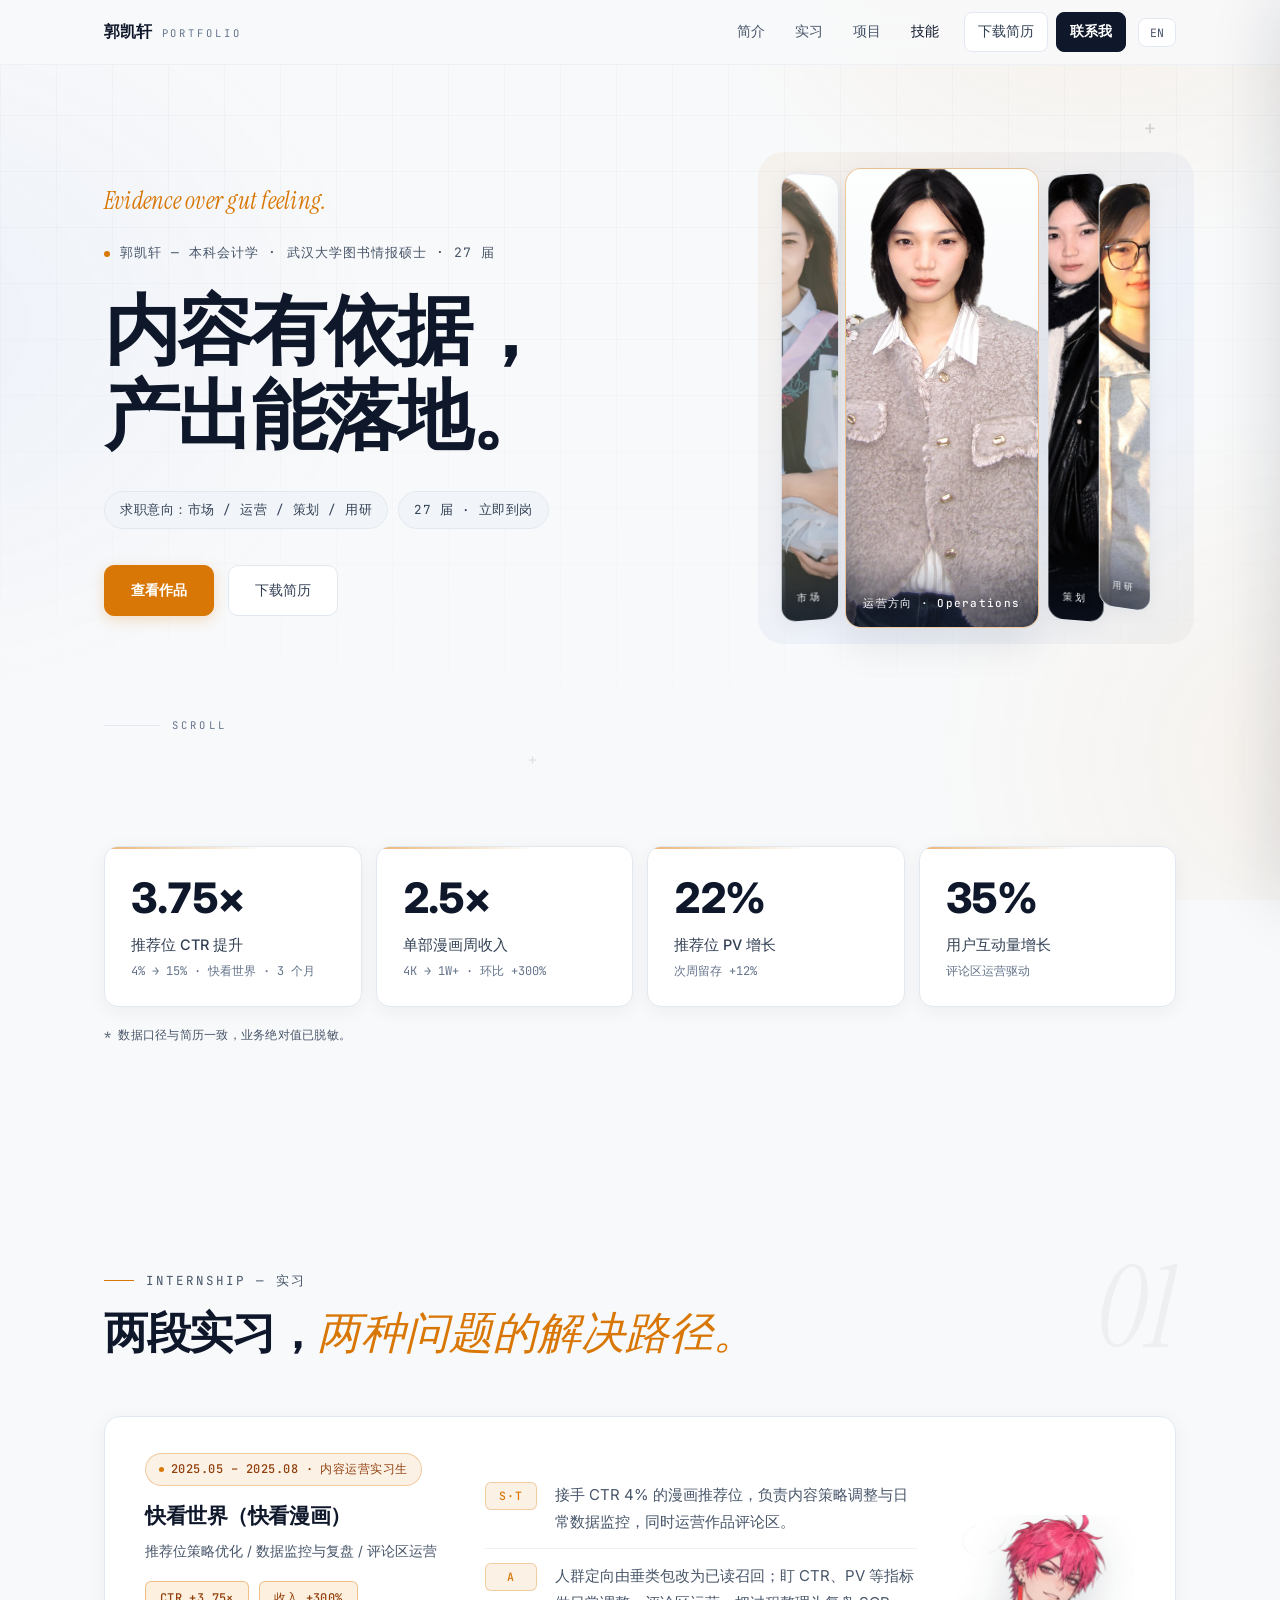
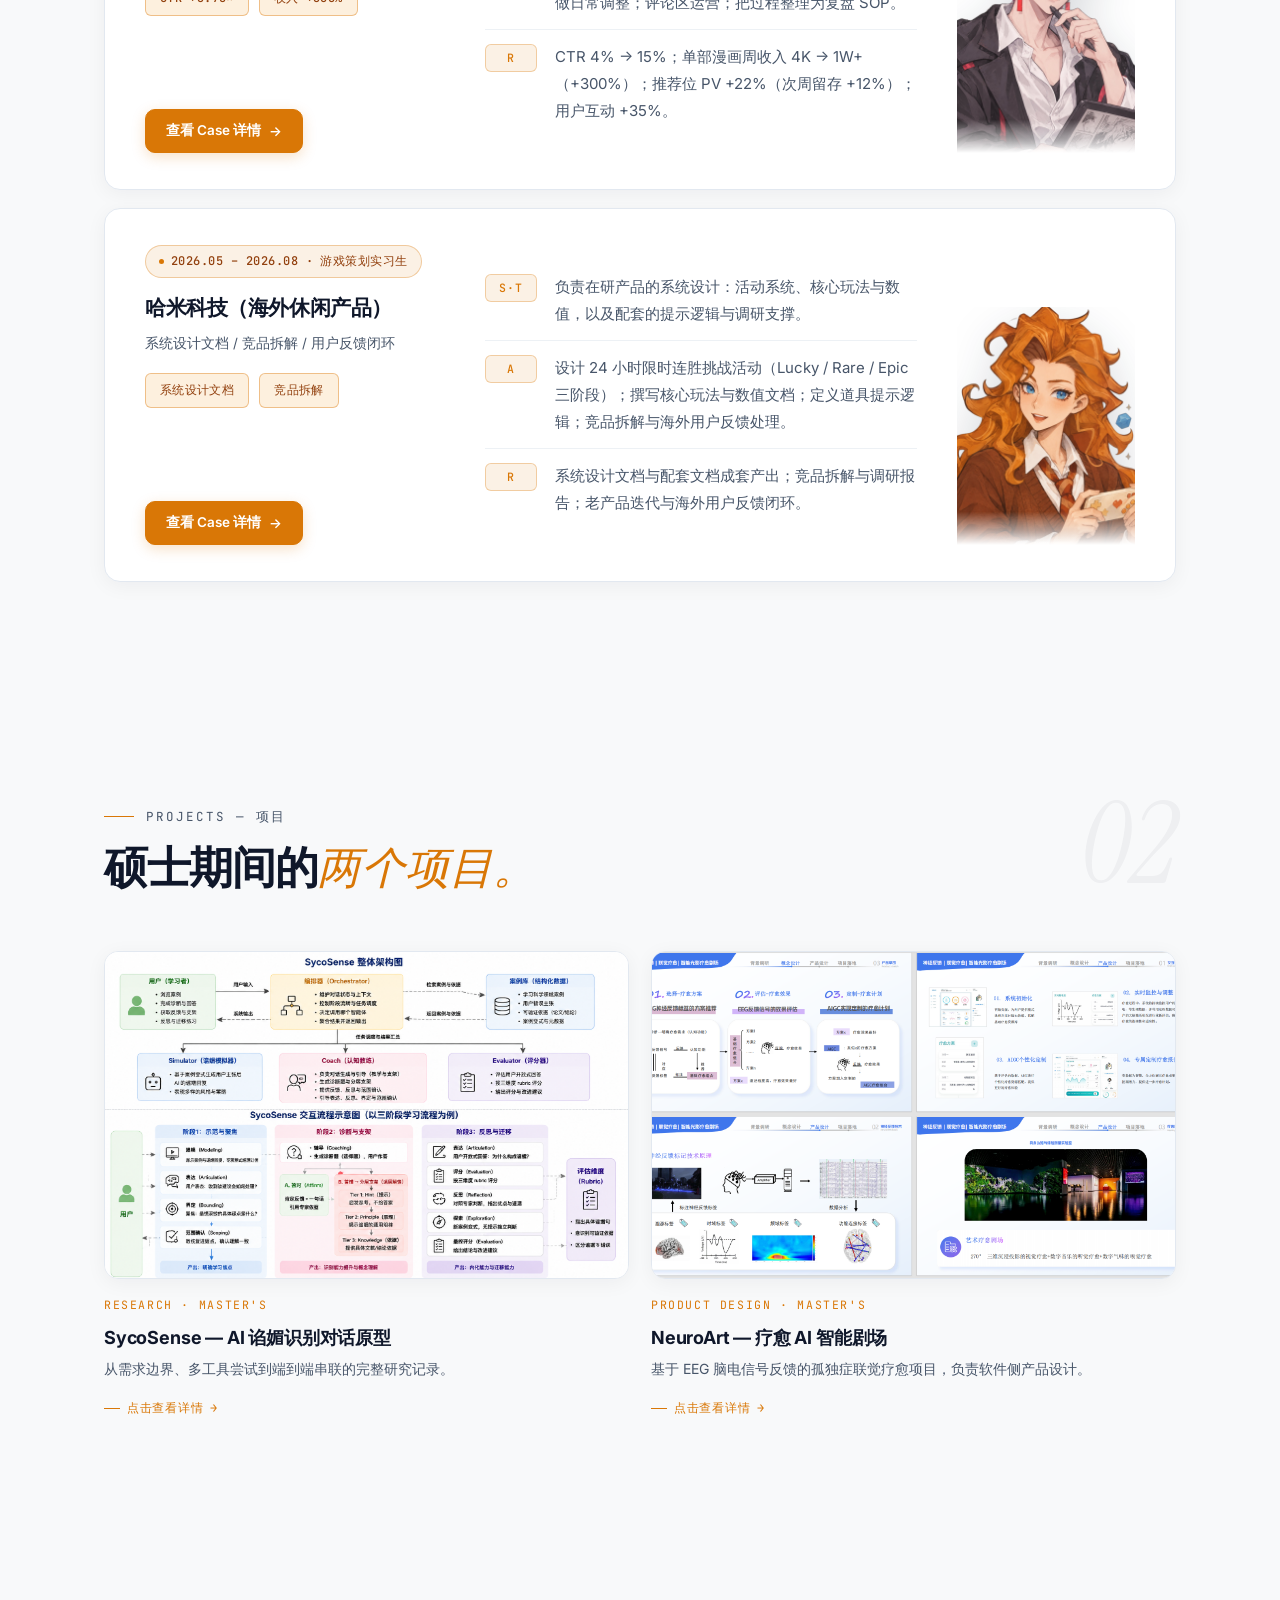
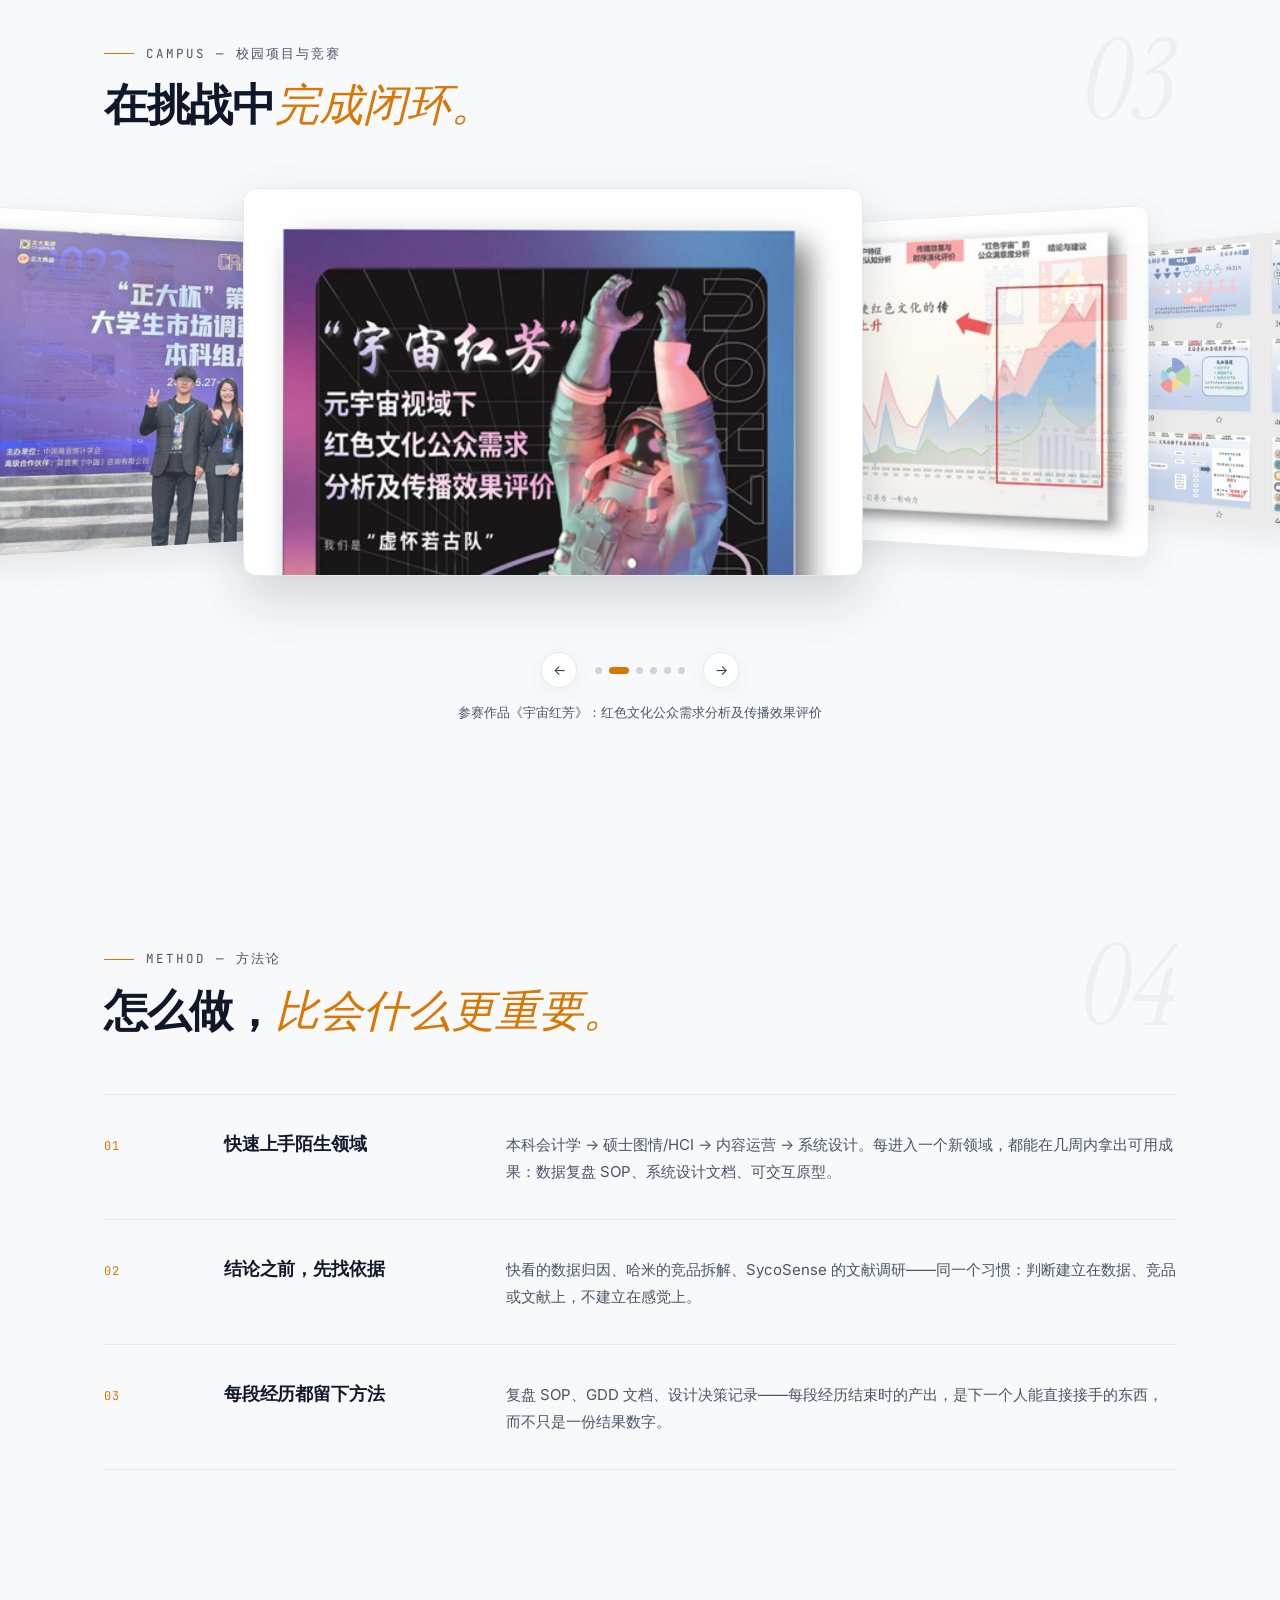
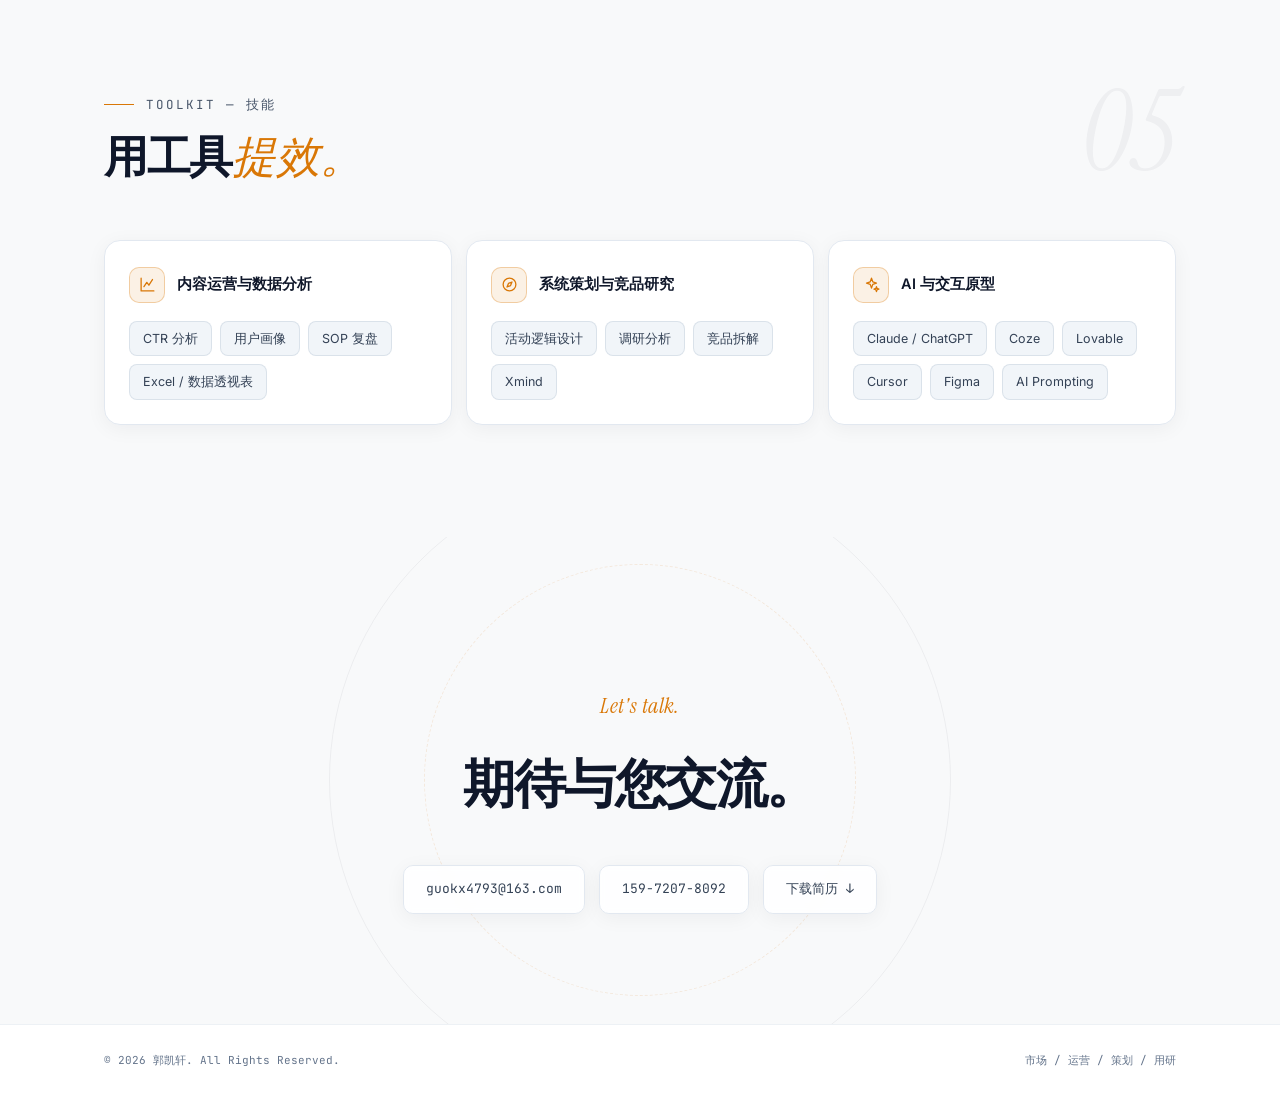
==== index.html @ 64e7bc52 "first commit" ====
<!DOCTYPE html>
<html lang="zh-CN">
<head>
<meta charset="UTF-8">
<meta name="viewport" content="width=device-width,initial-scale=1.0">
<title>郭凯轩 · 作品集</title>
<meta name="description" content="武大图情硕士（人机交互与用户体验度量方向），27 届。两段实习：快看世界内容运营、哈米科技游戏策划。">
<link rel="stylesheet" href="editorial.css">
</head>
<body id="top">

<!-- ═══ 导航：磨砂玻璃 ═══ -->
<nav class="nav">
  <div class="wrap nav-inner">
    <a href="#top" class="brand">郭凯轩 <small>Portfolio</small></a>
    <button class="menu-btn" aria-label="菜单">≡</button>
    <div class="nav-links" id="navLinks">
      <a href="#top" class="active" data-i18n="nav.about">简介</a>
      <a href="#work" data-i18n="nav.work">实习</a>
      <a href="#works" data-i18n="nav.projects">项目</a>
      <a href="#skill" data-i18n="nav.skills">技能</a>
      <a href="resume/郭凯轩-武汉大学-27届.pdf" download class="nav-resume" data-i18n="nav.resume">下载简历</a>
      <a href="#contact" class="nav-cta" data-i18n="nav.contact">联系我</a>
      <button class="lang-btn" id="langBtn" type="button" aria-label="Switch language">EN</button>
    </div>
  </div>
</nav>

<!-- ═══ HERO：经典两列排版 ═══ -->
<header class="hero wrap" id="hero">
  <div class="hero-grid">
    <div>
      <p class="hero-script rv">Evidence over gut feeling.</p>
      <p class="eyebrow-mono rv" style="margin-bottom:22px" data-i18n="hero.eyebrow">郭凯轩 — 本科会计学 · 武汉大学图书情报硕士 · 27 届</p>
      <h1 class="rv">
        <span data-i18n="hero.l1">内容有依据，</span><br>
        <span data-i18n="hero.l2">产出能落地。</span>
      </h1>
      <div class="hero-meta rv">
        <span data-i18n="hero.meta1">求职意向：市场 / 运营 / 策划 / 用研</span>
        <span data-i18n="hero.meta2">27 届 · 立即到岗</span>
      </div>
      <div class="hero-actions rv">
        <a class="btn-primary" href="#work" data-i18n="hero.ctaWork">查看作品</a>
        <a class="btn-ghost" href="resume/郭凯轩-武汉大学-27届.pdf" download data-i18n="hero.ctaResume">下载简历</a>
      </div>
    </div>
    <div class="acc rv" id="acc" aria-label="个人照片相册">
      <div class="acc-item" data-cap="市场方向 · Marketing">
        <img src="assets/me-graduation.png" alt="学士服毕业照">
        <span class="acc-cap"><b class="cf" data-i18n="acc1f">市场方向 · Marketing</b><b class="cs" data-i18n="acc1s">市场</b></span>
      </div>
      <div class="acc-item on" data-cap="运营方向 · Operations">
        <img src="assets/me-beige.png" alt="米色外套照">
        <span class="acc-cap"><b class="cf" data-i18n="acc2f">运营方向 · Operations</b><b class="cs" data-i18n="acc2s">运营</b></span>
      </div>
      <div class="acc-item" data-cap="策划方向 · Planning">
        <img src="assets/me-leather.png" alt="黑色皮衣照">
        <span class="acc-cap"><b class="cf" data-i18n="acc3f">策划方向 · Planning</b><b class="cs" data-i18n="acc3s">策划</b></span>
      </div>
      <div class="acc-item" data-cap="用研方向 · UX Research">
        <img src="assets/portrait3.png" alt="生活照">
        <span class="acc-cap"><b class="cf" data-i18n="acc4f">用研方向 · UX Research</b><b class="cs" data-i18n="acc4s">用研</b></span>
      </div>
    </div>
  </div>
  <div class="scroll-hint" aria-hidden="true"><i></i><span>SCROLL</span></div>
</header>

<!-- ═══ 数据与结果 ═══ -->
<section class="sec wrap" id="data" style="padding-top:24px">
  <div class="metrics" data-stagger>
    <div class="metric rv">
      <div class="num"><span class="count" data-target="3.75" data-suffix="×">0</span></div>
      <div class="label" data-i18n="m1.label">推荐位 CTR 提升</div>
      <div class="sub" data-i18n="m1.sub">4% → 15% · 快看世界 · 3 个月</div>
    </div>
    <div class="metric rv">
      <div class="num"><span class="count" data-target="2.5" data-suffix="×">0</span></div>
      <div class="label" data-i18n="m2.label">单部漫画周收入</div>
      <div class="sub" data-i18n="m2.sub">4K → 1W+ · 环比 +300%</div>
    </div>
    <div class="metric rv">
      <div class="num"><span class="count" data-target="22" data-suffix="%">0</span></div>
      <div class="label" data-i18n="m3.label">推荐位 PV 增长</div>
      <div class="sub" data-i18n="m3.sub">次周留存 +12%</div>
    </div>
    <div class="metric rv">
      <div class="num"><span class="count" data-target="35" data-suffix="%">0</span></div>
      <div class="label" data-i18n="m4.label">用户互动量增长</div>
      <div class="sub" data-i18n="m4.sub">评论区运营驱动</div>
    </div>
  </div>
  <p class="footnote" data-i18n="data.footnote">* 数据口径与简历一致，业务绝对值已脱敏。</p>
</section>

<!-- ═══ 实习：横向编辑部卡片 ═══ -->
<section class="sec wrap" id="work">
  <div class="sec-head rv" data-no="01">
    <p class="kicker" data-i18n="work.kicker">Internship — 实习</p>
    <h2 data-i18n="work.h2">两段实习，<em>两种问题的解决路径。</em></h2>
  </div>

  <div class="case-card rv">
    <div class="case-meta">
      <p class="when">2025.05 – 2025.08 · <span data-i18n="c1.role">内容运营实习生</span></p>
      <h3 data-i18n="c1.h3">快看世界（快看漫画）</h3>
      <p class="role" data-i18n="c1.roleLine">推荐位策略优化 / 数据监控与复盘 / 评论区运营</p>
      <div class="case-tags">
        <span data-i18n="c1.tag1">CTR +3.75×</span>
        <span data-i18n="c1.tag2">收入 +300%</span>
      </div>
      <button class="case-cta" data-modal="kuaikan" data-i18n="case.cta">查看 Case 详情</button>
    </div>
    <div class="star-list">
      <div class="star-row"><b>S·T</b><p data-i18n="c1.st">接手 CTR 4% 的漫画推荐位，负责内容策略调整与日常数据监控，同时运营作品评论区。</p></div>
      <div class="star-row"><b>A</b><p data-i18n="c1.a">人群定向由垂类包改为已读召回；盯 CTR、PV 等指标做日常调整；评论区运营；把过程整理为复盘 SOP。</p></div>
      <div class="star-row"><b>R</b><p data-i18n="c1.r">CTR 4% → 15%；单部漫画周收入 4K → 1W+（+300%）；推荐位 PV +22%（次周留存 +12%）；用户互动 +35%。</p></div>
    </div>
    <div class="case-art"><img src="assets/char-manga.png" alt="快看漫画实习小视觉" loading="lazy"></div>
  </div>

  <div class="case-card rv">
    <div class="case-meta">
      <p class="when">2026.05 – 2026.08 · <span data-i18n="c2.role">游戏策划实习生</span></p>
      <h3 data-i18n="c2.h3">哈米科技（海外休闲产品）</h3>
      <p class="role" data-i18n="c2.roleLine">系统设计文档 / 竞品拆解 / 用户反馈闭环</p>
      <div class="case-tags">
        <span data-i18n="c2.tag1">系统设计文档</span>
        <span data-i18n="c2.tag2">竞品拆解</span>
      </div>
      <button class="case-cta" data-modal="hami" data-i18n="case.cta">查看 Case 详情</button>
    </div>
    <div class="star-list">
      <div class="star-row"><b>S·T</b><p data-i18n="c2.st">负责在研产品的系统设计：活动系统、核心玩法与数值，以及配套的提示逻辑与调研支撑。</p></div>
      <div class="star-row"><b>A</b><p data-i18n="c2.a">设计 24 小时限时连胜挑战活动（Lucky / Rare / Epic 三阶段）；撰写核心玩法与数值文档；定义道具提示逻辑；竞品拆解与海外用户反馈处理。</p></div>
      <div class="star-row"><b>R</b><p data-i18n="c2.r">系统设计文档与配套文档成套产出；竞品拆解与调研报告；老产品迭代与海外用户反馈闭环。</p></div>
    </div>
    <div class="case-art"><img src="assets/char-game.png" alt="哈米科技实习小视觉" loading="lazy"></div>
  </div>
</section>

<!-- ═══ 项目 ═══ -->
<section class="sec wrap" id="works">
  <div class="sec-head rv" data-no="02">
    <p class="kicker" data-i18n="works.kicker">Projects — 项目</p>
    <h2 data-i18n="works.h2">硕士期间的<em>两个项目。</em></h2>
  </div>
  <div class="work-grid" data-stagger>
    <div class="work-card rv" data-modal="sycosense" role="button" tabindex="0">
      <div class="frame"><img src="assets/sycosense-arch.png" alt="SycoSense 架构与交互流程图" loading="lazy"></div>
      <p class="w-tag" data-i18n="p1.tag">Research · Master's</p>
      <h3 data-i18n="p1.h3">SycoSense — AI 谄媚识别对话原型</h3>
      <p data-i18n="p1.desc">从需求边界、多工具尝试到端到端串联的完整研究记录。</p>
      <span class="w-cta" data-i18n="works.cta">点击查看详情</span>
    </div>
    <div class="work-card rv" data-modal="neuroart" role="button" tabindex="0">
      <div class="frame"><img src="assets/neuroart.png" alt="NeuroArt 项目设计稿" loading="lazy"></div>
      <p class="w-tag" data-i18n="p2.tag">Product Design · Master's</p>
      <h3 data-i18n="p2.h3">NeuroArt — 疗愈 AI 智能剧场</h3>
      <p data-i18n="p2.desc">基于 EEG 脑电信号反馈的孤独症联觉疗愈项目，负责软件侧产品设计。</p>
      <span class="w-cta" data-i18n="works.cta">点击查看详情</span>
    </div>
  </div>
</section>

<!-- ═══ 校园项目与竞赛 ═══ -->
<section class="sec wrap" id="campus">
  <div class="sec-head rv" data-no="03">
    <p class="kicker" data-i18n="campus.kicker">Campus — 校园项目与竞赛</p>
    <h2 data-i18n="campus.h2">在挑战中<em>完成闭环。</em></h2>
  </div>
  <div class="cf-wrap rv" id="cfWrap">
    <div class="cf-stage" id="cfStage">
      <figure class="cf-card" data-capkey="cap1"><img src="assets/competition-1.png" alt="正大杯全国总决赛领奖照" loading="lazy"></figure>
      <figure class="cf-card" data-capkey="cap2"><img src="assets/competition-2.png" alt="参赛作品海报" loading="lazy"></figure>
      <figure class="cf-card" data-capkey="cap3"><img src="assets/competition-3.png" alt="参赛作品分析页" loading="lazy"></figure>
      <figure class="cf-card" data-capkey="cap4"><img src="assets/ppt1.png" alt="红色场馆市场调研 PPT" loading="lazy"></figure>
      <figure class="cf-card" data-capkey="cap5"><img src="assets/ppt2.png" alt="邯邢矿业品牌营销 PPT" loading="lazy"></figure>
      <figure class="cf-card" data-capkey="cap6"><img src="assets/ppt3.png" alt="黄河文化传播策略 PPT" loading="lazy"></figure>
    </div>
    <div class="cf-nav">
      <button class="cf-arrow" id="cfPrev" type="button" aria-label="上一张">←</button>
      <div class="cf-dots" id="cfDots"></div>
      <button class="cf-arrow" id="cfNext" type="button" aria-label="下一张">→</button>
    </div>
    <p class="cf-cap" id="cfCap" data-i18n="cap1">"正大杯"第十三届全国大学生市场调查与分析大赛 · 本科组总决赛</p>
  </div>
</section>

<!-- ═══ 方法论 ═══ -->
<section class="sec wrap" id="method">
  <div class="sec-head rv" data-no="04">
    <p class="kicker" data-i18n="method.kicker">Method — 方法论</p>
    <h2 data-i18n="method.h2">怎么做，<em>比会什么更重要。</em></h2>
  </div>
  <div class="method-list" data-stagger>
    <div class="method-row rv">
      <span class="no">01</span>
      <h3 data-i18n="me1.h3">快速上手陌生领域</h3>
      <p data-i18n="me1.p">本科会计学 → 硕士图情/HCI → 内容运营 → 系统设计。每进入一个新领域，都能在几周内拿出可用成果：数据复盘 SOP、系统设计文档、可交互原型。</p>
    </div>
    <div class="method-row rv">
      <span class="no">02</span>
      <h3 data-i18n="me2.h3">结论之前，先找依据</h3>
      <p data-i18n="me2.p">快看的数据归因、哈米的竞品拆解、SycoSense 的文献调研——同一个习惯：判断建立在数据、竞品或文献上，不建立在感觉上。</p>
    </div>
    <div class="method-row rv">
      <span class="no">03</span>
      <h3 data-i18n="me3.h3">每段经历都留下方法</h3>
      <p data-i18n="me3.p">复盘 SOP、GDD 文档、设计决策记录——每段经历结束时的产出，是下一个人能直接接手的东西，而不只是一份结果数字。</p>
    </div>
  </div>
</section>

<!-- ═══ 技能：编辑部清单 ═══ -->
<section class="sec wrap" id="skill">
  <div class="sec-head rv" data-no="05">
    <p class="kicker" data-i18n="skill.kicker">Toolkit — 技能</p>
    <h2 data-i18n="skill.h2">用工具<em>提效。</em></h2>
  </div>
  <div class="skill-bento" data-stagger>
    <div class="skill-block rv">
      <div class="sk-head">
        <span class="sk-icon"><svg viewBox="0 0 24 24" fill="none" stroke="currentColor" stroke-width="1.8" stroke-linecap="round" stroke-linejoin="round"><path d="M3 3v18h18"/><path d="M7 15l4-6 3 4 5-8"/></svg></span>
        <h3 data-i18n="sg1">内容运营与数据分析<small>Content &amp; Data</small></h3>
      </div>
      <div class="skill-tags">
        <span data-i18n="st1">CTR 分析</span>
        <span data-i18n="st2">用户画像</span>
        <span data-i18n="st3">SOP 复盘</span>
        <span data-i18n="st4">Excel / 数据透视表</span>
      </div>
    </div>
    <div class="skill-block rv">
      <div class="sk-head">
        <span class="sk-icon"><svg viewBox="0 0 24 24" fill="none" stroke="currentColor" stroke-width="1.8" stroke-linecap="round" stroke-linejoin="round"><circle cx="12" cy="12" r="9"/><path d="M15.5 8.5l-2 5-5 2 2-5 5-2z"/></svg></span>
        <h3 data-i18n="sg2">系统策划与竞品研究<small>System &amp; Research</small></h3>
      </div>
      <div class="skill-tags">
        <span data-i18n="st5">活动逻辑设计</span>
        <span data-i18n="st6">调研分析</span>
        <span data-i18n="st7">竞品拆解</span>
        <span>Xmind</span>
      </div>
    </div>
    <div class="skill-block rv">
      <div class="sk-head">
        <span class="sk-icon"><svg viewBox="0 0 24 24" fill="none" stroke="currentColor" stroke-width="1.8" stroke-linecap="round" stroke-linejoin="round"><path d="M12 3l1.8 5.2L19 10l-5.2 1.8L12 17l-1.8-5.2L5 10l5.2-1.8L12 3z"/><path d="M19 15l.9 2.6L22.5 18.5l-2.6.9L19 22l-.9-2.6-2.6-.9 2.6-.9L19 15z"/></svg></span>
        <h3 data-i18n="sg3">AI 与交互原型<small>AI &amp; Prototyping</small></h3>
      </div>
      <div class="skill-tags">
        <span>Claude / ChatGPT</span>
        <span>Coze</span>
        <span>Lovable</span>
        <span>Cursor</span>
        <span>Figma</span>
        <span>AI Prompting</span>
      </div>
    </div>
  </div>
</section>

<!-- ═══ 联系 ═══ -->
<section class="contact wrap" id="contact">
  <canvas id="ballCanvas" aria-hidden="true"></canvas>
  <p class="serif-note rv">Let's talk.</p>
  <h2 class="rv" data-i18n="contact.h2">期待与您交流。</h2>
  <div class="contact-links rv">
    <a href="mailto:guokx4793@163.com">guokx4793@163.com</a>
    <a href="tel:15972078092">159-7207-8092</a>
    <a href="resume/郭凯轩-武汉大学-27届.pdf" download data-i18n="contact.resume">下载简历 ↓</a>
  </div>
</section>

<footer class="footer">
  <div class="wrap">
    <span data-i18n="foot.left">© 2026 郭凯轩. All Rights Reserved.</span>
    <span data-i18n="foot.right">市场 / 运营 / 策划 / 用研</span>
  </div>
</footer>

<!-- ═══ Case 详情：右侧滑出抽屉 ═══ -->
<div class="overlay" id="overlay"></div>
<aside class="drawer" id="drawer" role="dialog" aria-modal="true" aria-label="Case 详情">
  <div class="drawer-head">
    <span class="dh-tag" id="drawerTag"></span>
    <button class="drawer-close" id="drawerClose" aria-label="关闭">×</button>
  </div>
  <div class="drawer-body" id="drawerBody"></div>
</aside>

<!-- ═══ Lightbox ═══ -->
<div class="lb" id="lightbox" aria-hidden="true">
  <div class="lb-count" id="lbCount"></div>
  <button class="lb-nav lb-prev" id="lbPrev" type="button" aria-label="上一张">←</button>
  <figure class="lb-fig">
    <img id="lbImg" src="" alt="">
    <figcaption id="lbCap"></figcaption>
  </figure>
  <button class="lb-nav lb-next" id="lbNext" type="button" aria-label="下一张">→</button>
  <button class="lb-close" id="lbClose" aria-label="关闭">×</button>
</div>

<script src="editorial.js"></script>
</body>
</html>
---- editorial.css ----
/* ═══════════════════════════════════════════════════════════
   郭凯轩 作品集 · 暖白编辑风（editorial.css v3）
   参考 Apple / Notion / Linear light / 高端设计机构：
   #F8F9FA 暖白底 + #FFF 卡面 + slate 细边 + 赭金 #D97706 点缀
   仅用于首页 index.html；详情页仍使用 styles.css
   ═══════════════════════════════════════════════════════════ */
@import url('https://fonts.googleapis.com/css2?family=Inter:wght@300;400;500;600;700;800;900&family=Instrument+Serif:ital@0;1&family=JetBrains+Mono:wght@400;500&display=swap');

:root{
  --bg:#F8F9FA;
  --surface:#FFFFFF;
  --surface-2:#F1F5F9;
  --line:#E2E8F0;
  --line-soft:#EDF1F5;
  --ink:#0F172A;
  --ink-2:#334155;
  --ink-3:#475569;
  --ink-4:#64748B;
  --accent:#D97706;
  --accent-soft:rgba(217,119,6,.1);
  --shadow:0 4px 20px rgba(15,23,42,.05);
  --shadow-lg:0 16px 40px rgba(15,23,42,.09);
  --max:1120px;
  --sans:'Inter',-apple-system,BlinkMacSystemFont,'PingFang SC','Microsoft YaHei',sans-serif;
  --serif:'Instrument Serif',Georgia,serif;
  --mono:'JetBrains Mono','SF Mono',Consolas,monospace;
  --ease:cubic-bezier(.22,.61,.36,1);
}
*{box-sizing:border-box;margin:0;padding:0}
html{scroll-behavior:smooth}
body{
  font-family:var(--sans);
  background:var(--bg);
  color:var(--ink);
  line-height:1.75;font-size:16px;
  -webkit-font-smoothing:antialiased;
  overflow-x:clip;
}
::selection{background:rgba(217,119,6,.18);color:#0F172A}
img{max-width:100%;display:block}
a{color:inherit;text-decoration:none}
button{font-family:inherit;cursor:pointer}
.wrap{max-width:var(--max);margin:0 auto;padding:0 24px}

/* ── 背景层：细网格 + 柔光色块（fixed，位于内容之下） ── */
body::before{
  content:'';position:fixed;inset:0;z-index:-2;pointer-events:none;
  background:
    repeating-linear-gradient(0deg,rgba(15,23,42,.022) 0 1px,transparent 1px 56px),
    repeating-linear-gradient(90deg,rgba(15,23,42,.022) 0 1px,transparent 1px 56px);
  mask-image:radial-gradient(120% 90% at 50% 0%,#000 40%,transparent 100%);
  -webkit-mask-image:radial-gradient(120% 90% at 50% 0%,#000 40%,transparent 100%);
}
body::after{
  content:'';position:fixed;inset:0;z-index:-1;pointer-events:none;
  background:
    radial-gradient(560px 420px at 86% -40px,rgba(217,119,6,.065),transparent 70%),
    radial-gradient(680px 540px at -100px 36%,rgba(37,99,235,.05),transparent 70%),
    radial-gradient(540px 500px at 102% 84%,rgba(217,119,6,.05),transparent 70%);
}

/* ── 通用文字部件 ── */
.mono{font-family:var(--mono)}
.eyebrow-mono{
  font-family:var(--mono);font-size:13px;letter-spacing:.08em;
  color:var(--ink-3);display:flex;align-items:center;gap:10px;
}
.eyebrow-mono::before{content:'';width:6px;height:6px;border-radius:50%;background:var(--accent);flex-shrink:0}
.serif-note{
  font-family:var(--serif);font-style:italic;font-weight:400;
  color:var(--accent);letter-spacing:.02em;
}
.sec{padding:112px 24px}
.sec-head{margin-bottom:56px;position:relative}
.sec-head .kicker{
  font-family:var(--mono);font-size:12.5px;letter-spacing:.16em;
  text-transform:uppercase;color:var(--ink-3);margin-bottom:14px;
  display:flex;align-items:center;gap:12px;
}
.sec-head .kicker::before{content:'';width:30px;height:1px;background:var(--accent);flex-shrink:0}
/* 章节幽灵衬线编号 */
.sec-head::after{
  content:attr(data-no);position:absolute;right:0;top:-18px;
  font-family:var(--serif);font-style:italic;font-size:112px;line-height:1;
  color:rgba(15,23,42,.045);pointer-events:none;user-select:none;
}
.sec-head h2{
  font-size:clamp(28px,4vw,44px);font-weight:800;letter-spacing:-.03em;line-height:1.2;
  color:var(--ink);
}
.sec-head h2 em{font-family:var(--serif);font-style:italic;font-weight:400;color:var(--accent);letter-spacing:0}
.sec-head p.lead{margin-top:14px;font-size:15px;color:var(--ink-3);max-width:560px}

/* ── 入场动效：安静的上浮淡入 ── */
.rv{opacity:0;transform:translateY(15px);transition:opacity .7s var(--ease),transform .7s var(--ease)}
.rv.in{opacity:1;transform:none}
@media(prefers-reduced-motion:reduce){.rv{opacity:1;transform:none;transition:none}}

/* ═══ 导航：暖白磨砂 ═══ */
.nav{
  position:fixed;top:0;left:0;right:0;z-index:100;
  backdrop-filter:blur(14px);-webkit-backdrop-filter:blur(14px);
  background:rgba(248,249,250,.82);border-bottom:1px solid var(--line-soft);
}
.nav-inner{display:flex;align-items:center;justify-content:space-between;height:64px}
.brand{display:flex;align-items:baseline;gap:10px;font-weight:700;font-size:15.5px;letter-spacing:-.01em;color:var(--ink)}
.brand small{font-family:var(--mono);font-weight:400;font-size:10.5px;letter-spacing:.28em;color:var(--ink-4);text-transform:uppercase}
.nav-links{display:flex;align-items:center;gap:4px}
.nav-links a{
  font-size:13.5px;color:var(--ink-3);padding:7px 13px;border-radius:8px;
  transition:color .2s,background .2s;
}
.nav-links a:hover{color:var(--ink);background:rgba(15,23,42,.05)}
.nav-links a.active{color:var(--ink)}
.nav-links a.nav-resume{
  border:1px solid var(--line);color:var(--ink-2);margin-left:8px;background:#fff;
}
.nav-links a.nav-resume:hover{border-color:#CBD5E1;color:var(--ink)}
.nav-links a.nav-cta{background:var(--ink);color:#fff;font-weight:600;margin-left:4px;border:1px solid var(--ink)}
.nav-links a.nav-cta:hover{background:#1E293B;border-color:#1E293B}
.lang-btn{
  font-family:var(--mono);font-size:11.5px;color:var(--ink-3);
  background:#fff;border:1px solid var(--line);border-radius:8px;
  padding:6px 11px;margin-left:8px;transition:all .2s;
}
.lang-btn:hover{color:var(--ink);border-color:#CBD5E1}
.menu-btn{display:none;background:none;border:0;color:var(--ink);font-size:22px;line-height:1}
@media(max-width:900px){
  .menu-btn{display:block}
  .nav-links{
    display:none;position:absolute;top:64px;left:0;right:0;
    flex-direction:column;align-items:stretch;gap:2px;padding:12px 20px 18px;
    background:rgba(248,249,250,.98);border-bottom:1px solid var(--line);
  }
  .nav-links.open{display:flex}
  .nav-links a{padding:11px 12px}
  .nav-links a.nav-resume,.lang-btn{margin:6px 0 0}
}

/* ═══ HERO：两列经典排版 ═══ */
.hero{padding:168px 24px 88px;position:relative}
/* 克制的十字定位标记 */
.hero::before{
  content:'+';position:absolute;top:118px;right:44px;
  font-family:var(--mono);font-size:20px;color:rgba(15,23,42,.16);line-height:1;
}
.hero::after{
  content:'+';position:absolute;bottom:54px;left:40%;
  font-family:var(--mono);font-size:15px;color:rgba(15,23,42,.11);line-height:1;
}
.hero-grid{
  display:grid;grid-template-columns:1.2fr .8fr;gap:72px;align-items:center;
}
.hero-script{
  font-family:var(--serif);font-style:italic;font-size:clamp(18px,2.2vw,24px);
  color:var(--accent);margin-bottom:20px;letter-spacing:.01em;
}
.hero h1{
  font-size:clamp(40px,6.4vw,76px);font-weight:800;
  letter-spacing:-.035em;line-height:1.12;color:var(--ink);
}
html[lang="en"] .hero h1{font-size:clamp(36px,5.6vw,66px)}
.hero-meta{
  margin-top:34px;display:flex;flex-wrap:wrap;gap:10px;
}
.hero-meta span{
  font-family:var(--mono);font-size:12.5px;letter-spacing:.04em;color:#334155;
  background:var(--surface-2);border:1px solid var(--line);border-radius:999px;padding:7px 15px;
}
.hero-actions{margin-top:36px;display:flex;gap:14px;flex-wrap:wrap}
.btn-primary{
  display:inline-flex;align-items:center;gap:8px;
  background:var(--accent);color:#fff;font-weight:600;font-size:14px;
  padding:12px 26px;border-radius:10px;border:1px solid var(--accent);
  box-shadow:0 4px 14px rgba(217,119,6,.22);
  transition:background .2s,transform .2s,box-shadow .2s;
}
.btn-primary:hover{background:#B45309;border-color:#B45309;transform:translateY(-1px);box-shadow:0 10px 24px rgba(217,119,6,.3)}
.btn-ghost{
  display:inline-flex;align-items:center;gap:8px;
  background:#fff;color:var(--ink-2);font-weight:500;font-size:14px;
  padding:12px 26px;border-radius:10px;border:1px solid var(--line);
  transition:border-color .2s,color .2s,transform .2s;
}
.btn-ghost:hover{border-color:#CBD5E1;color:var(--ink);transform:translateY(-1px)}
/* 照片相册：悬停展开（flex accordion）+ 曲面环绕 */
.acc{
  display:flex;gap:10px;height:min(460px,56vh);min-height:340px;
  justify-self:end;width:min(400px,100%);
  perspective:850px;perspective-origin:50% 45%;position:relative;
}
/* 相册背后的浅色底板（色块层次） */
.acc::before{
  content:'';position:absolute;inset:-16px -18px;z-index:0;
  background:linear-gradient(135deg,rgba(217,119,6,.06),rgba(37,99,235,.05) 60%,rgba(15,23,42,.03));
  border-radius:26px;pointer-events:none;
}
.acc-item{
  position:relative;z-index:1;flex:1;min-width:0;overflow:hidden;
  border-radius:16px;border:1px solid var(--line);
  background:linear-gradient(180deg,#FDFEFE,#EEF2F6);
  box-shadow:var(--shadow);
  transition:flex-grow .55s var(--ease),transform .55s var(--ease),border-color .3s,box-shadow .3s;
  cursor:pointer;
  transform-origin:center center;
}
/* 曲面环绕：侧卡后退 + 朝向展开项，形成弧面 */
.acc-item.cur-l2{transform:translateX(10px) translateZ(-70px) rotateY(30deg)}
.acc-item.cur-l1{transform:translateZ(-24px) rotateY(16deg)}
.acc-item.cur-r1{transform:translateZ(-24px) rotateY(-16deg)}
.acc-item.cur-r2{transform:translateX(-10px) translateZ(-70px) rotateY(-30deg)}
.acc-item.on{flex-grow:3.4;border-color:rgba(217,119,6,.4);box-shadow:var(--shadow-lg)}
.acc-item img{
  position:absolute;inset:0;width:100%;height:100%;
  object-fit:cover;object-position:center top;
  transform:scale(1.02);
  transition:transform .55s var(--ease),filter .3s;
  pointer-events:none;
}
.acc-cap{
  position:absolute;left:0;right:0;bottom:0;z-index:2;
  padding:34px 12px 11px;text-align:center;
  font-family:var(--mono);letter-spacing:.08em;
  color:rgba(255,255,255,.98);
  text-shadow:0 1px 6px rgba(15,23,42,.5);
  background:linear-gradient(180deg,transparent,rgba(15,23,42,.58));
  opacity:1;
}
/* 展开显示完整岗位，收起只显示两字短标签（JS hover 已同步 .on，规则只看 .on） */
.acc-cap .cf,.acc-cap .cs{display:none;font-weight:500;font-style:normal;white-space:nowrap}
.acc-cap .cf{font-size:11px}
.acc-cap .cs{font-size:10px;letter-spacing:.3em;text-indent:.3em}
.acc-item.on .acc-cap .cf{display:inline}
.acc-item:not(.on) .acc-cap .cs{display:inline}
@media(hover:hover){
  .acc-item:hover{flex-grow:3.4;border-color:rgba(217,119,6,.4);box-shadow:var(--shadow-lg)}
}
.scroll-hint{
  margin-top:88px;display:flex;align-items:center;gap:12px;
  font-family:var(--mono);font-size:10.5px;letter-spacing:.3em;color:var(--ink-4);
}
.scroll-hint i{display:block;width:56px;height:1px;background:var(--line);position:relative;overflow:hidden}
.scroll-hint i::after{content:'';position:absolute;inset:0;background:var(--ink-3);transform:translateX(-100%);animation:hintLine 2.2s ease-in-out infinite}
@keyframes hintLine{0%{transform:translateX(-100%)}55%{transform:translateX(0)}100%{transform:translateX(100%)}}
@media(max-width:900px){
  .hero{padding:132px 24px 64px}
  .hero-grid{grid-template-columns:1fr;gap:48px}
  .acc{justify-self:start;width:100%;height:330px;min-height:0}
  .acc-cap .cf{font-size:9px}
  .acc-cap .cs{font-size:9px;letter-spacing:.2em;text-indent:.2em}
  .acc-cap{padding:26px 6px 9px}
  .scroll-hint{margin-top:52px}
  .hero::before,.hero::after{display:none}
}
@media(max-width:760px){
  .sec-head::after{font-size:58px;top:-8px}
}

/* ═══ 数据：白色浮卡 Bento ═══ */
.metrics{display:grid;grid-template-columns:repeat(4,1fr);gap:14px}
.metric{
  background:var(--surface);border:1px solid var(--line);border-radius:14px;
  padding:28px 26px 24px;box-shadow:var(--shadow);position:relative;overflow:hidden;
  transition:transform .25s var(--ease),box-shadow .25s,border-color .25s;
}
.metric::before{
  content:'';position:absolute;top:0;left:0;right:0;height:2px;
  background:linear-gradient(90deg,var(--accent),rgba(217,119,6,0) 62%);
  opacity:.55;transition:opacity .25s;
}
.metric:hover::before{opacity:1}
.metric:hover{transform:translateY(-2px);box-shadow:var(--shadow-lg);border-color:#CBD5E1}
.metric .num{
  font-size:clamp(30px,3.4vw,42px);font-weight:800;letter-spacing:-.03em;
  color:var(--ink);line-height:1.1;font-variant-numeric:tabular-nums;
}
.metric .label{margin-top:10px;font-size:14.5px;color:var(--ink-2);font-weight:500}
.metric .sub{margin-top:4px;font-family:var(--mono);font-size:12px;color:var(--ink-4)}
.footnote{
  margin-top:18px;font-family:var(--mono);font-size:12px;color:var(--ink-3);letter-spacing:.02em;
}
@media(max-width:900px){.metrics{grid-template-columns:1fr 1fr}}
@media(max-width:560px){.metrics{grid-template-columns:1fr}}

/* ═══ 实习：三列编辑部卡片（meta | STAR | 立绘） ═══ */
.case-card{
  display:grid;grid-template-columns:300px 1fr 178px;gap:40px;
  background:var(--surface);border:1px solid var(--line);border-radius:16px;
  padding:36px 40px;box-shadow:var(--shadow);
  transition:box-shadow .3s;
}
.case-card:hover{box-shadow:var(--shadow-lg)}
.case-card+.case-card{margin-top:18px}
.case-meta{display:flex;flex-direction:column;align-items:flex-start}
.case-meta .when{
  display:inline-flex;align-items:center;gap:7px;white-space:nowrap;
  font-family:var(--mono);font-size:12px;letter-spacing:.04em;
  color:#92400E;background:var(--accent-soft);
  border:1px solid rgba(217,119,6,.32);border-radius:999px;
  padding:5px 13px;font-weight:500;max-width:none;
}
.case-meta .when::before{content:'';width:5px;height:5px;border-radius:50%;background:var(--accent)}
.case-meta h3{margin-top:12px;font-size:21px;font-weight:700;letter-spacing:-.02em;color:var(--ink)}
.case-meta .role{margin-top:6px;font-size:13.5px;color:var(--ink-3);line-height:1.7}
.case-tags{margin-top:18px;display:flex;flex-wrap:wrap;gap:10px}
.case-tags span{
  font-family:var(--mono);font-size:12px;letter-spacing:.03em;font-weight:500;
  color:#92400E;background:#FDF0DE;
  border:1px solid rgba(217,119,6,.4);border-radius:6px;padding:6px 14px;
}
.case-cta{
  margin-top:auto;padding-top:30px;align-self:start;display:inline-flex;align-items:center;gap:8px;
  background:var(--accent);border:1px solid var(--accent);border-radius:10px;
  color:#fff;font-size:13.5px;font-weight:600;padding:12px 20px;
  box-shadow:0 4px 14px rgba(217,119,6,.22);
  transition:all .2s;
}
.case-cta:hover{background:#B45309;border-color:#B45309;transform:translateY(-1px);box-shadow:0 10px 24px rgba(217,119,6,.3)}
.case-cta::after{content:'→';transition:transform .2s}
.case-cta:hover::after{transform:translateX(3px)}
.star-list{display:flex;flex-direction:column;justify-content:center}
.star-row{display:grid;grid-template-columns:52px 1fr;gap:18px;padding:13px 0;align-items:baseline}
.star-row+.star-row{border-top:1px solid var(--line-soft)}
.star-row b{
  font-family:var(--mono);font-weight:500;font-size:11.5px;letter-spacing:.1em;
  color:var(--accent);border:1px solid rgba(217,119,6,.3);background:var(--accent-soft);border-radius:6px;
  padding:3px 0;text-align:center;
}
.star-row p{font-size:15px;color:var(--ink-3);line-height:1.8}
.star-row p strong{color:var(--ink);font-weight:600}
/* 立绘列：贴卡片右下角，底部渐隐融入 */
.case-art{
  position:relative;display:flex;align-items:flex-end;justify-content:center;
  min-height:300px;
}
.case-art::before{
  content:'';position:absolute;bottom:2px;left:50%;transform:translateX(-50%);
  width:150px;height:24px;border-radius:50%;
  background:radial-gradient(ellipse,rgba(15,23,42,.1),transparent 70%);
}
.case-art img{
  max-height:320px;width:auto;object-fit:contain;
  filter:drop-shadow(0 14px 22px rgba(15,23,42,.16));
  -webkit-mask-image:linear-gradient(180deg,#000 86%,transparent);
  mask-image:linear-gradient(180deg,#000 86%,transparent);
  transition:transform .45s var(--ease);
  pointer-events:none;
}
.case-card:hover .case-art img{transform:translateY(-5px)}
@media(max-width:1080px){
  .case-card{grid-template-columns:1fr;gap:18px;padding:28px 24px}
  .case-art{order:1;min-height:0;height:auto;align-items:flex-end;justify-content:center;padding-right:0;margin:-2px 0 0}
  .case-art img{max-height:180px}
  .case-art::before{left:50%;right:auto;transform:translateX(-50%);bottom:0}
  .star-list{order:2}
  .case-cta{margin-top:16px;padding-top:0}
}
@media(max-width:900px){
  .case-card{padding:26px 22px}
  .case-art{height:130px}
  .case-art img{max-height:130px}
}

/* ═══ 项目：干净图片网格 ═══ */
.work-grid{display:grid;grid-template-columns:1fr 1fr;gap:22px}
.work-card{cursor:pointer;outline:none}
.work-card .frame{
  aspect-ratio:16/10;overflow:hidden;border-radius:14px;
  border:1px solid var(--line);background:#fff;box-shadow:var(--shadow);
}
.work-card .frame img{
  width:100%;height:100%;object-fit:cover;object-position:top;
  transition:transform .5s var(--ease);
}
.work-card:hover .frame img,.work-card:focus-visible .frame img{transform:scale(1.02)}
.work-card .w-tag{
  margin-top:16px;font-family:var(--mono);font-size:11.5px;letter-spacing:.14em;
  text-transform:uppercase;color:var(--accent);
}
.work-card h3{margin-top:6px;font-size:18px;font-weight:700;letter-spacing:-.01em;color:var(--ink)}
.work-card p{margin-top:4px;font-size:14px;color:var(--ink-3)}
/* 点击查看详情提示 */
.work-card .w-cta{
  display:inline-flex;align-items:center;gap:7px;margin-top:16px;
  font-family:var(--mono);font-size:12px;letter-spacing:.06em;font-weight:500;
  color:var(--accent);transition:color .2s;
}
.work-card .w-cta::before{content:'';width:16px;height:1px;background:var(--accent);transition:width .25s var(--ease)}
.work-card .w-cta::after{content:'→';transition:transform .25s var(--ease)}
.work-card:hover .w-cta{color:#B45309}
.work-card:hover .w-cta::before{width:26px}
.work-card:hover .w-cta::after{transform:translateX(3px)}
@media(max-width:760px){.work-grid{grid-template-columns:1fr}}

/* ═══ 校园竞赛：3D coverflow 轮播 ═══ */
.cf-wrap{position:relative}
.cf-stage{
  position:relative;height:clamp(300px,40vw,440px);
  perspective:1400px;perspective-origin:50% 42%;
  transform-style:preserve-3d;
  touch-action:pan-y;
  cursor:grab;
}
.cf-stage.dragging{cursor:grabbing}
.cf-card{
  position:absolute;top:0;left:50%;width:min(620px,74%);aspect-ratio:16/10;
  margin-left:min(-310px,-37%);
  border-radius:14px;overflow:hidden;
  background:#fff;border:1px solid var(--line);
  box-shadow:0 12px 34px rgba(15,23,42,.1);
  transition:transform .5s var(--ease),opacity .5s var(--ease),box-shadow .4s;
  transform-style:preserve-3d;
  will-change:transform;
}
.cf-card img{width:100%;height:100%;object-fit:cover;object-position:top;pointer-events:none}
.cf-card.ctr{box-shadow:0 22px 52px rgba(15,23,42,.16)}
.cf-card.ctr::after{
  content:'⤢';position:absolute;right:12px;top:12px;z-index:2;
  width:32px;height:32px;border-radius:9px;
  background:rgba(255,255,255,.88);border:1px solid var(--line);
  color:var(--ink-2);font-size:14px;
  display:flex;align-items:center;justify-content:center;
  opacity:0;transition:opacity .25s;
}
.cf-card.ctr:hover::after{opacity:1}
.cf-nav{display:flex;align-items:center;justify-content:center;gap:18px;margin-top:24px}
.cf-arrow{
  width:36px;height:36px;border-radius:50%;border:1px solid var(--line);
  background:#fff;color:var(--ink-2);font-size:14px;line-height:1;transition:all .2s;
  box-shadow:var(--shadow);
}
.cf-arrow:hover{background:var(--ink);color:#fff;border-color:var(--ink)}
.cf-dots{display:flex;gap:7px}
.cf-dot{
  width:7px;height:7px;border-radius:50%;padding:0;
  background:#CBD5E1;border:0;transition:all .25s;
}
.cf-dot.on{background:var(--accent);width:20px;border-radius:4px}
.cf-cap{
  margin-top:14px;text-align:center;font-size:13px;color:var(--ink-3);
  min-height:22px;line-height:1.6;
}
@media(max-width:760px){
  .cf-stage{height:58vw;min-height:220px}
  .cf-card{width:84%;margin-left:-42%}
}

/* ═══ 方法论：编辑部编号列表 ═══ */
.method-list{border-top:1px solid var(--line)}
.method-row{
  display:grid;grid-template-columns:88px 250px 1fr;gap:32px;align-items:baseline;
  padding:34px 0;border-bottom:1px solid var(--line);
  transition:background .3s,padding-left .3s;
}
.method-row:hover{background:linear-gradient(90deg,rgba(217,119,6,.04),transparent 72%)}
.method-row .no{
  font-family:var(--mono);font-size:12px;color:var(--accent);letter-spacing:.1em;
}
.method-row h3{font-size:17.5px;font-weight:700;letter-spacing:-.01em;color:var(--ink)}
.method-row p{font-size:15px;color:var(--ink-3);line-height:1.8}
@media(max-width:820px){
  .method-row{grid-template-columns:52px 1fr;gap:14px}
  .method-row p{grid-column:2}
}

/* ═══ 技能：3 块白色 Bento（图标 + 悬停胶囊） ═══ */
.skill-bento{display:grid;grid-template-columns:repeat(3,1fr);gap:14px}
.skill-block{
  background:var(--surface);border:1px solid var(--line);border-radius:16px;
  padding:26px 24px 24px;position:relative;overflow:hidden;
  box-shadow:var(--shadow);
  transition:transform .3s var(--ease),box-shadow .3s,border-color .3s;
}
.skill-block:hover{transform:translateY(-3px);box-shadow:var(--shadow-lg);border-color:#CBD5E1}
.sk-head{display:flex;align-items:center;gap:12px;margin-bottom:18px}
.sk-icon{
  width:36px;height:36px;border-radius:10px;flex-shrink:0;
  border:1px solid rgba(217,119,6,.3);color:var(--accent);
  background:var(--accent-soft);
  display:flex;align-items:center;justify-content:center;
}
.sk-icon svg{width:17px;height:17px}
.skill-block h3{font-size:14.5px;font-weight:600;color:var(--ink);line-height:1.4}
.skill-block h3 small{
  display:block;margin-top:2px;font-family:var(--mono);font-weight:400;
  font-size:9.5px;letter-spacing:.14em;color:var(--ink-4);text-transform:uppercase;
}
.skill-tags{display:flex;flex-wrap:wrap;gap:8px}
.skill-tags span{
  font-size:12.5px;color:#334155;
  background:var(--surface-2);border:1px solid rgba(203,213,225,.6);
  border-radius:8px;padding:6px 13px;
  transition:color .2s,border-color .2s,background .2s,transform .2s;
}
.skill-tags span:hover{
  color:var(--ink);border-color:rgba(217,119,6,.45);
  background:#FEF3E2;transform:translateY(-2px);
}
@media(max-width:980px){.skill-bento{grid-template-columns:1fr}}

/* ═══ 联系：暖白收尾 + 小球 canvas ═══ */
.contact{padding:150px 24px 110px;text-align:center;position:relative;overflow:clip}
/* 同心圆环装饰（小球后面的一层几何线条） */
.contact::before{
  content:'';position:absolute;left:50%;top:50%;transform:translate(-50%,-50%);
  width:min(620px,86vw);aspect-ratio:1;border-radius:50%;
  border:1px solid rgba(15,23,42,.05);pointer-events:none;
}
.contact::after{
  content:'';position:absolute;left:50%;top:50%;transform:translate(-50%,-50%);
  width:min(430px,62vw);aspect-ratio:1;border-radius:50%;
  border:1px dashed rgba(217,119,6,.12);pointer-events:none;
}
#ballCanvas{position:absolute;inset:0;width:100%;height:100%;z-index:0;pointer-events:none}
.contact>*{position:relative;z-index:1}
.contact .serif-note{font-size:clamp(17px,2vw,22px)}
.contact h2{
  margin-top:12px;font-size:clamp(30px,4.6vw,52px);font-weight:800;
  letter-spacing:-.03em;color:var(--ink);
}
.contact-links{
  margin-top:36px;display:flex;justify-content:center;flex-wrap:wrap;gap:14px;
}
.contact-links a{
  display:inline-flex;align-items:center;gap:8px;
  font-family:var(--mono);font-size:13px;color:var(--ink-2);
  background:rgba(255,255,255,.85);backdrop-filter:blur(4px);
  border:1px solid var(--line);border-radius:10px;padding:12px 22px;
  box-shadow:var(--shadow);
  transition:all .2s;
}
.contact-links a:hover{border-color:#CBD5E1;color:var(--ink);transform:translateY(-1px)}
.footer{border-top:1px solid var(--line-soft);padding:26px 0;background:#fff}
.footer .wrap{display:flex;justify-content:space-between;flex-wrap:wrap;gap:8px;font-family:var(--mono);font-size:11px;color:var(--ink-4)}

/* ═══ 抽屉（Case 详情）：右侧滑出白色磨砂 ═══ */
.overlay{
  position:fixed;inset:0;z-index:200;background:rgba(15,23,42,.32);
  backdrop-filter:blur(4px);-webkit-backdrop-filter:blur(4px);
  opacity:0;pointer-events:none;transition:opacity .35s;
}
.overlay.open{opacity:1;pointer-events:auto}
.drawer{
  position:fixed;top:0;right:0;bottom:0;z-index:210;
  width:min(760px,100%);background:#FFFFFF;border-left:1px solid var(--line);
  transform:translateX(102%);transition:transform .45s var(--ease);
  overflow-y:auto;overscroll-behavior:contain;
  box-shadow:-24px 0 60px rgba(15,23,42,.12);
}
.drawer.open{transform:none}
.drawer-head{
  position:sticky;top:0;z-index:5;display:flex;align-items:center;justify-content:space-between;
  padding:18px 28px;background:rgba(255,255,255,.9);
  backdrop-filter:blur(10px);-webkit-backdrop-filter:blur(10px);
  border-bottom:1px solid var(--line-soft);
}
.drawer-head .dh-tag{font-family:var(--mono);font-size:11px;letter-spacing:.06em;color:var(--ink-4)}
.drawer-close{
  width:34px;height:34px;border-radius:9px;border:1px solid var(--line);
  background:#fff;color:var(--ink-2);font-size:17px;line-height:1;transition:all .2s;
}
.drawer-close:hover{background:var(--ink);color:#fff;border-color:var(--ink)}
.drawer-body{padding:32px 32px 56px}
.drawer-body h3{font-size:23px;font-weight:700;letter-spacing:-.02em;color:var(--ink)}
/* 弹窗内复用卡片样式 */
.m-label{
  margin:34px 0 12px;font-family:var(--mono);font-size:11px;letter-spacing:.16em;
  text-transform:uppercase;color:var(--accent);
}
.m-grid{display:grid;grid-template-columns:1fr 1fr;gap:12px}
.m-grid .wide{grid-column:1/-1}
.m-card{
  background:#F8FAFC;border:1px solid var(--line-soft);border-radius:12px;
  padding:16px 18px;
}
.m-card .t{font-size:13.5px;font-weight:600;color:var(--ink)}
.m-card .d{margin-top:6px;font-size:12.5px;color:var(--ink-3);line-height:1.7}
.m-card .n{font-size:22px;font-weight:800;letter-spacing:-.02em;color:var(--ink);line-height:1.2}
.m-card .n+.t{margin-top:6px}
.m-note{margin-top:26px;font-family:var(--mono);font-size:11px;color:var(--ink-4);line-height:1.7}
.m-imgs{display:grid;grid-template-columns:1fr 1fr;gap:12px;margin-top:14px}
.m-img{background:#F8FAFC;border:1px solid var(--line-soft);border-radius:12px;padding:10px}
.m-img img{border-radius:8px;width:100%;cursor:zoom-in}
.m-cap{margin-top:8px;font-size:11.5px;color:var(--ink-4);line-height:1.6}
@media(max-width:640px){.m-grid,.m-imgs{grid-template-columns:1fr}}

/* ── 抽屉内图集轮播：平面式 + 1 / 7 计数 ── */
.m-carousel{margin-top:14px;position:relative}
.mc-viewport{overflow:hidden;border-radius:12px;border:1px solid var(--line);background:#fff}
.mc-track{display:flex;transition:transform .45s var(--ease)}
.mc-slide{flex:0 0 100%;min-width:100%}
.mc-slide img{width:100%;height:auto;max-height:52vh;object-fit:contain;object-position:top;background:#fff}
.mc-cap{padding:12px 16px;font-size:12px;color:var(--ink-3);border-top:1px solid var(--line-soft);min-height:44px;display:flex;align-items:center;background:#F8FAFC}
.mc-ctrl{display:flex;align-items:center;justify-content:space-between;margin-top:12px}
.mc-ind{font-family:var(--mono);font-size:11.5px;color:var(--ink-4);letter-spacing:.1em}
.mc-btns{display:flex;gap:8px}
.mc-btn{
  width:34px;height:34px;border-radius:9px;border:1px solid var(--line);
  background:#fff;color:var(--ink-2);font-size:14px;line-height:1;transition:all .2s;
}
.mc-btn:hover{background:var(--ink);color:#fff;border-color:var(--ink)}

/* ═══ Lightbox（图集放大·浅色） ═══ */
.lb{
  position:fixed;inset:0;z-index:300;background:rgba(248,249,250,.94);
  backdrop-filter:blur(10px);-webkit-backdrop-filter:blur(10px);
  display:flex;align-items:center;justify-content:center;
  opacity:0;pointer-events:none;transition:opacity .3s;
}
.lb.open{opacity:1;pointer-events:auto}
.lb-fig{max-width:min(1040px,88vw);text-align:center}
.lb-fig img{
  max-width:100%;max-height:78vh;object-fit:contain;
  border-radius:12px;border:1px solid var(--line);background:#fff;
  box-shadow:0 24px 60px rgba(15,23,42,.14);
}
.lb-fig figcaption{margin-top:14px;font-size:13px;color:var(--ink-3)}
.lb-count{
  position:absolute;top:22px;left:26px;
  font-family:var(--mono);font-size:12px;color:var(--ink-3);letter-spacing:.1em;
}
.lb-nav{
  position:absolute;top:50%;transform:translateY(-50%);
  width:42px;height:42px;border-radius:50%;border:1px solid var(--line);
  background:#fff;color:var(--ink-2);font-size:16px;transition:all .2s;
  box-shadow:var(--shadow);
}
.lb-nav:hover{background:var(--ink);color:#fff;border-color:var(--ink)}
.lb-prev{left:22px}.lb-next{right:22px}
.lb-close{
  position:absolute;top:18px;right:22px;width:38px;height:38px;
  border-radius:10px;border:1px solid var(--line);background:#fff;
  color:var(--ink-2);font-size:18px;transition:all .2s;
}
.lb-close:hover{background:var(--ink);color:#fff;border-color:var(--ink)}
@media(max-width:640px){.lb-prev{left:8px}.lb-next{right:8px}}
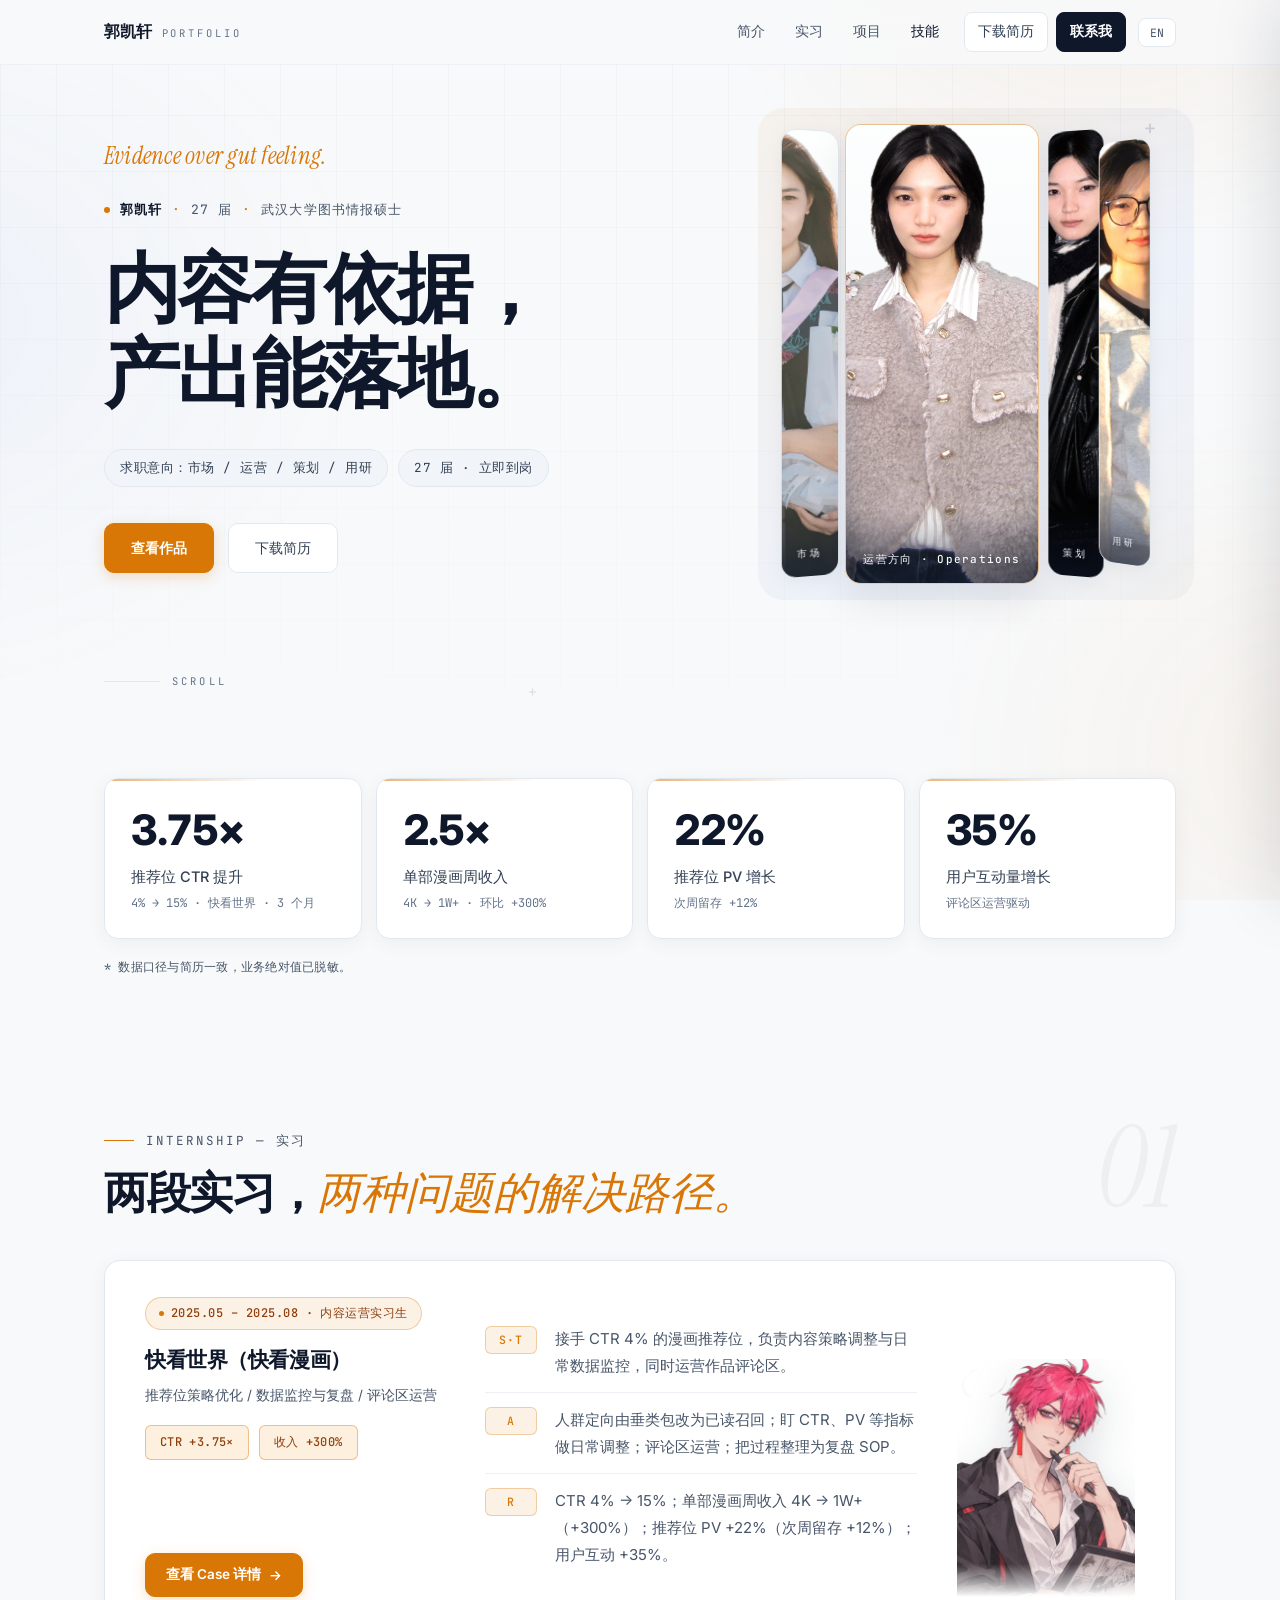
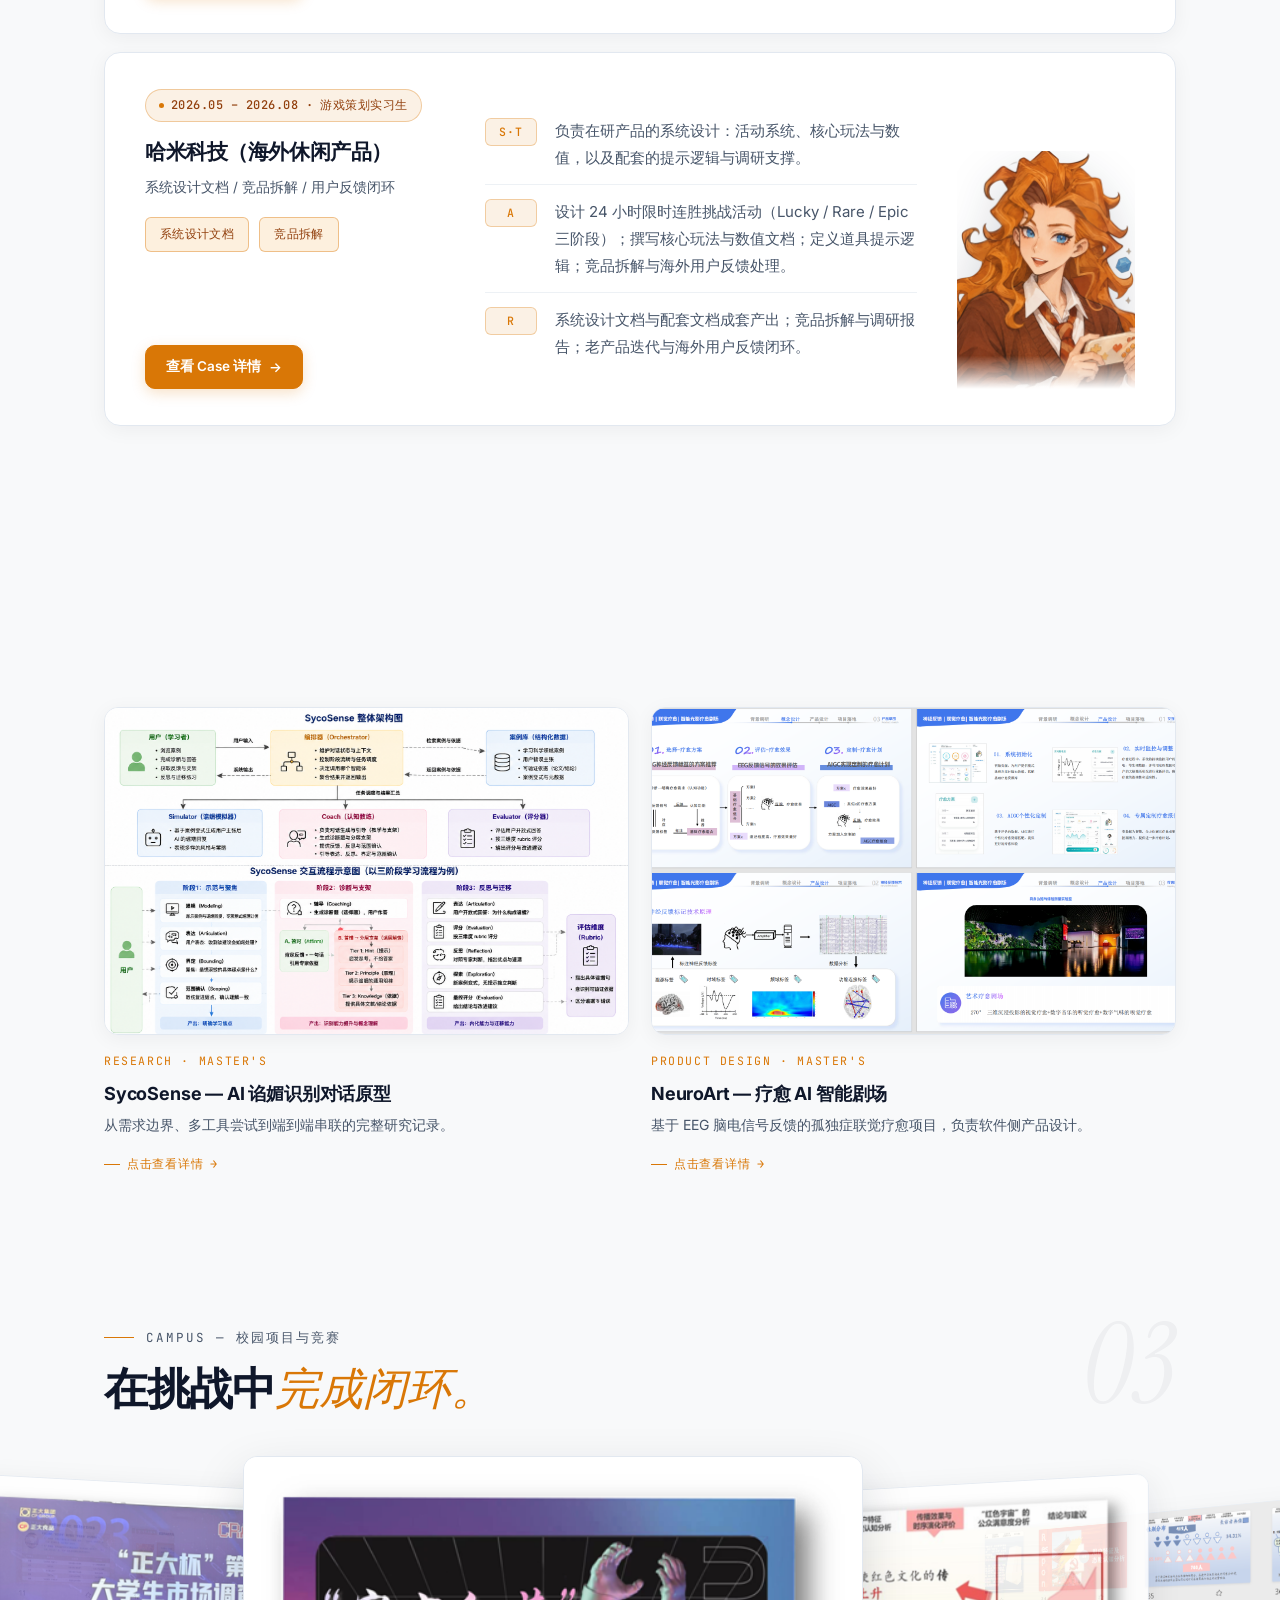
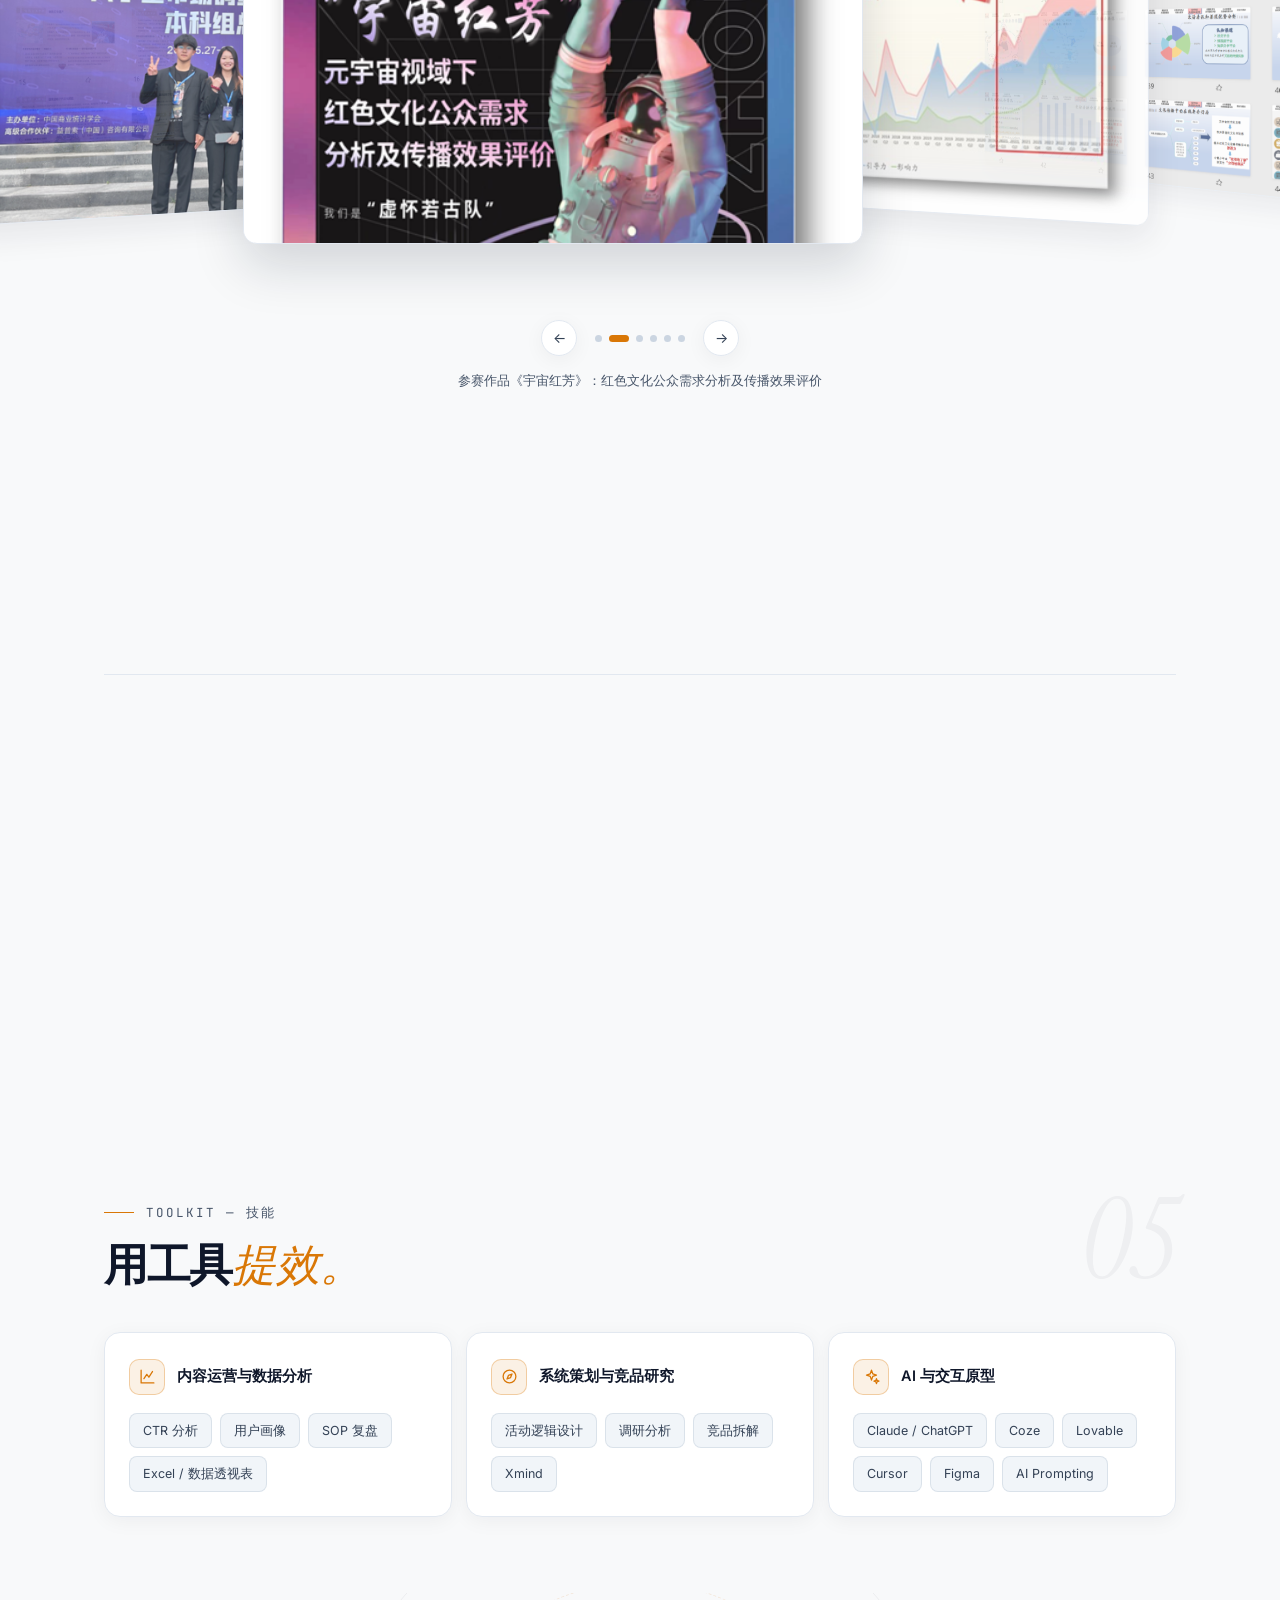
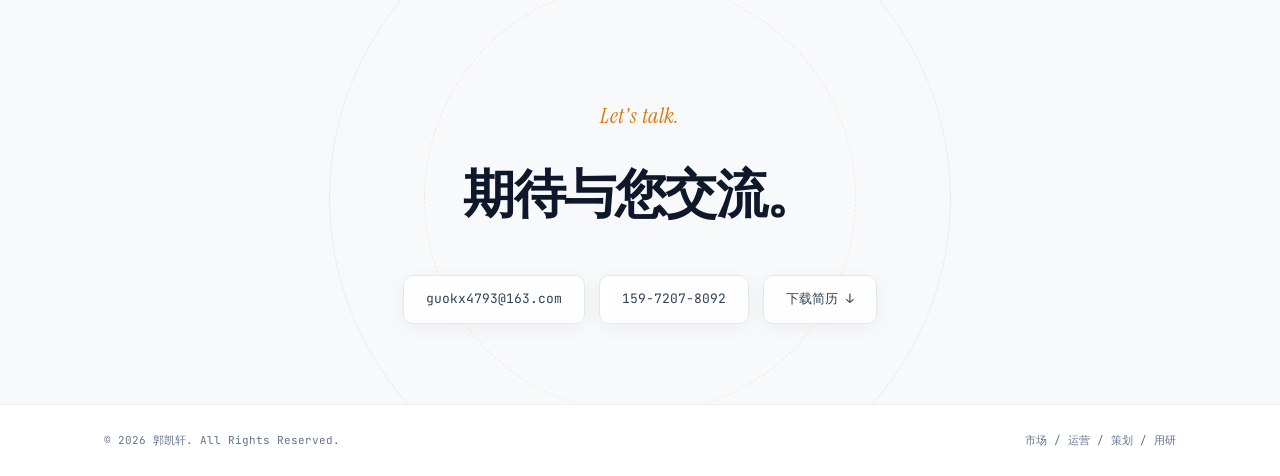
==== commit 44ec9beb: "Add files via upload" ====
--- a/index.html
+++ b/index.html
@@ -1,307 +1,307 @@
-<!DOCTYPE html>
-<html lang="zh-CN">
-<head>
-<meta charset="UTF-8">
-<meta name="viewport" content="width=device-width,initial-scale=1.0">
-<title>郭凯轩 · 作品集</title>
-<meta name="description" content="武大图情硕士（人机交互与用户体验度量方向），27 届。两段实习：快看世界内容运营、哈米科技游戏策划。">
-<link rel="stylesheet" href="editorial.css">
-</head>
-<body id="top">
-
-<!-- ═══ 导航：磨砂玻璃 ═══ -->
-<nav class="nav">
-  <div class="wrap nav-inner">
-    <a href="#top" class="brand">郭凯轩 <small>Portfolio</small></a>
-    <button class="menu-btn" aria-label="菜单">≡</button>
-    <div class="nav-links" id="navLinks">
-      <a href="#top" class="active" data-i18n="nav.about">简介</a>
-      <a href="#work" data-i18n="nav.work">实习</a>
-      <a href="#works" data-i18n="nav.projects">项目</a>
-      <a href="#skill" data-i18n="nav.skills">技能</a>
-      <a href="resume/郭凯轩-武汉大学-27届.pdf" download class="nav-resume" data-i18n="nav.resume">下载简历</a>
-      <a href="#contact" class="nav-cta" data-i18n="nav.contact">联系我</a>
-      <button class="lang-btn" id="langBtn" type="button" aria-label="Switch language">EN</button>
-    </div>
-  </div>
-</nav>
-
-<!-- ═══ HERO：经典两列排版 ═══ -->
-<header class="hero wrap" id="hero">
-  <div class="hero-grid">
-    <div>
-      <p class="hero-script rv">Evidence over gut feeling.</p>
-      <p class="eyebrow-mono rv" style="margin-bottom:22px" data-i18n="hero.eyebrow">郭凯轩 — 本科会计学 · 武汉大学图书情报硕士 · 27 届</p>
-      <h1 class="rv">
-        <span data-i18n="hero.l1">内容有依据，</span><br>
-        <span data-i18n="hero.l2">产出能落地。</span>
-      </h1>
-      <div class="hero-meta rv">
-        <span data-i18n="hero.meta1">求职意向：市场 / 运营 / 策划 / 用研</span>
-        <span data-i18n="hero.meta2">27 届 · 立即到岗</span>
-      </div>
-      <div class="hero-actions rv">
-        <a class="btn-primary" href="#work" data-i18n="hero.ctaWork">查看作品</a>
-        <a class="btn-ghost" href="resume/郭凯轩-武汉大学-27届.pdf" download data-i18n="hero.ctaResume">下载简历</a>
-      </div>
-    </div>
-    <div class="acc rv" id="acc" aria-label="个人照片相册">
-      <div class="acc-item" data-cap="市场方向 · Marketing">
-        <img src="assets/me-graduation.png" alt="学士服毕业照">
-        <span class="acc-cap"><b class="cf" data-i18n="acc1f">市场方向 · Marketing</b><b class="cs" data-i18n="acc1s">市场</b></span>
-      </div>
-      <div class="acc-item on" data-cap="运营方向 · Operations">
-        <img src="assets/me-beige.png" alt="米色外套照">
-        <span class="acc-cap"><b class="cf" data-i18n="acc2f">运营方向 · Operations</b><b class="cs" data-i18n="acc2s">运营</b></span>
-      </div>
-      <div class="acc-item" data-cap="策划方向 · Planning">
-        <img src="assets/me-leather.png" alt="黑色皮衣照">
-        <span class="acc-cap"><b class="cf" data-i18n="acc3f">策划方向 · Planning</b><b class="cs" data-i18n="acc3s">策划</b></span>
-      </div>
-      <div class="acc-item" data-cap="用研方向 · UX Research">
-        <img src="assets/portrait3.png" alt="生活照">
-        <span class="acc-cap"><b class="cf" data-i18n="acc4f">用研方向 · UX Research</b><b class="cs" data-i18n="acc4s">用研</b></span>
-      </div>
-    </div>
-  </div>
-  <div class="scroll-hint" aria-hidden="true"><i></i><span>SCROLL</span></div>
-</header>
-
-<!-- ═══ 数据与结果 ═══ -->
-<section class="sec wrap" id="data" style="padding-top:24px">
-  <div class="metrics" data-stagger>
-    <div class="metric rv">
-      <div class="num"><span class="count" data-target="3.75" data-suffix="×">0</span></div>
-      <div class="label" data-i18n="m1.label">推荐位 CTR 提升</div>
-      <div class="sub" data-i18n="m1.sub">4% → 15% · 快看世界 · 3 个月</div>
-    </div>
-    <div class="metric rv">
-      <div class="num"><span class="count" data-target="2.5" data-suffix="×">0</span></div>
-      <div class="label" data-i18n="m2.label">单部漫画周收入</div>
-      <div class="sub" data-i18n="m2.sub">4K → 1W+ · 环比 +300%</div>
-    </div>
-    <div class="metric rv">
-      <div class="num"><span class="count" data-target="22" data-suffix="%">0</span></div>
-      <div class="label" data-i18n="m3.label">推荐位 PV 增长</div>
-      <div class="sub" data-i18n="m3.sub">次周留存 +12%</div>
-    </div>
-    <div class="metric rv">
-      <div class="num"><span class="count" data-target="35" data-suffix="%">0</span></div>
-      <div class="label" data-i18n="m4.label">用户互动量增长</div>
-      <div class="sub" data-i18n="m4.sub">评论区运营驱动</div>
-    </div>
-  </div>
-  <p class="footnote" data-i18n="data.footnote">* 数据口径与简历一致，业务绝对值已脱敏。</p>
-</section>
-
-<!-- ═══ 实习：横向编辑部卡片 ═══ -->
-<section class="sec wrap" id="work">
-  <div class="sec-head rv" data-no="01">
-    <p class="kicker" data-i18n="work.kicker">Internship — 实习</p>
-    <h2 data-i18n="work.h2">两段实习，<em>两种问题的解决路径。</em></h2>
-  </div>
-
-  <div class="case-card rv">
-    <div class="case-meta">
-      <p class="when">2025.05 – 2025.08 · <span data-i18n="c1.role">内容运营实习生</span></p>
-      <h3 data-i18n="c1.h3">快看世界（快看漫画）</h3>
-      <p class="role" data-i18n="c1.roleLine">推荐位策略优化 / 数据监控与复盘 / 评论区运营</p>
-      <div class="case-tags">
-        <span data-i18n="c1.tag1">CTR +3.75×</span>
-        <span data-i18n="c1.tag2">收入 +300%</span>
-      </div>
-      <button class="case-cta" data-modal="kuaikan" data-i18n="case.cta">查看 Case 详情</button>
-    </div>
-    <div class="star-list">
-      <div class="star-row"><b>S·T</b><p data-i18n="c1.st">接手 CTR 4% 的漫画推荐位，负责内容策略调整与日常数据监控，同时运营作品评论区。</p></div>
-      <div class="star-row"><b>A</b><p data-i18n="c1.a">人群定向由垂类包改为已读召回；盯 CTR、PV 等指标做日常调整；评论区运营；把过程整理为复盘 SOP。</p></div>
-      <div class="star-row"><b>R</b><p data-i18n="c1.r">CTR 4% → 15%；单部漫画周收入 4K → 1W+（+300%）；推荐位 PV +22%（次周留存 +12%）；用户互动 +35%。</p></div>
-    </div>
-    <div class="case-art"><img src="assets/char-manga.png" alt="快看漫画实习小视觉" loading="lazy"></div>
-  </div>
-
-  <div class="case-card rv">
-    <div class="case-meta">
-      <p class="when">2026.05 – 2026.08 · <span data-i18n="c2.role">游戏策划实习生</span></p>
-      <h3 data-i18n="c2.h3">哈米科技（海外休闲产品）</h3>
-      <p class="role" data-i18n="c2.roleLine">系统设计文档 / 竞品拆解 / 用户反馈闭环</p>
-      <div class="case-tags">
-        <span data-i18n="c2.tag1">系统设计文档</span>
-        <span data-i18n="c2.tag2">竞品拆解</span>
-      </div>
-      <button class="case-cta" data-modal="hami" data-i18n="case.cta">查看 Case 详情</button>
-    </div>
-    <div class="star-list">
-      <div class="star-row"><b>S·T</b><p data-i18n="c2.st">负责在研产品的系统设计：活动系统、核心玩法与数值，以及配套的提示逻辑与调研支撑。</p></div>
-      <div class="star-row"><b>A</b><p data-i18n="c2.a">设计 24 小时限时连胜挑战活动（Lucky / Rare / Epic 三阶段）；撰写核心玩法与数值文档；定义道具提示逻辑；竞品拆解与海外用户反馈处理。</p></div>
-      <div class="star-row"><b>R</b><p data-i18n="c2.r">系统设计文档与配套文档成套产出；竞品拆解与调研报告；老产品迭代与海外用户反馈闭环。</p></div>
-    </div>
-    <div class="case-art"><img src="assets/char-game.png" alt="哈米科技实习小视觉" loading="lazy"></div>
-  </div>
-</section>
-
-<!-- ═══ 项目 ═══ -->
-<section class="sec wrap" id="works">
-  <div class="sec-head rv" data-no="02">
-    <p class="kicker" data-i18n="works.kicker">Projects — 项目</p>
-    <h2 data-i18n="works.h2">硕士期间的<em>两个项目。</em></h2>
-  </div>
-  <div class="work-grid" data-stagger>
-    <div class="work-card rv" data-modal="sycosense" role="button" tabindex="0">
-      <div class="frame"><img src="assets/sycosense-arch.png" alt="SycoSense 架构与交互流程图" loading="lazy"></div>
-      <p class="w-tag" data-i18n="p1.tag">Research · Master's</p>
-      <h3 data-i18n="p1.h3">SycoSense — AI 谄媚识别对话原型</h3>
-      <p data-i18n="p1.desc">从需求边界、多工具尝试到端到端串联的完整研究记录。</p>
-      <span class="w-cta" data-i18n="works.cta">点击查看详情</span>
-    </div>
-    <div class="work-card rv" data-modal="neuroart" role="button" tabindex="0">
-      <div class="frame"><img src="assets/neuroart.png" alt="NeuroArt 项目设计稿" loading="lazy"></div>
-      <p class="w-tag" data-i18n="p2.tag">Product Design · Master's</p>
-      <h3 data-i18n="p2.h3">NeuroArt — 疗愈 AI 智能剧场</h3>
-      <p data-i18n="p2.desc">基于 EEG 脑电信号反馈的孤独症联觉疗愈项目，负责软件侧产品设计。</p>
-      <span class="w-cta" data-i18n="works.cta">点击查看详情</span>
-    </div>
-  </div>
-</section>
-
-<!-- ═══ 校园项目与竞赛 ═══ -->
-<section class="sec wrap" id="campus">
-  <div class="sec-head rv" data-no="03">
-    <p class="kicker" data-i18n="campus.kicker">Campus — 校园项目与竞赛</p>
-    <h2 data-i18n="campus.h2">在挑战中<em>完成闭环。</em></h2>
-  </div>
-  <div class="cf-wrap rv" id="cfWrap">
-    <div class="cf-stage" id="cfStage">
-      <figure class="cf-card" data-capkey="cap1"><img src="assets/competition-1.png" alt="正大杯全国总决赛领奖照" loading="lazy"></figure>
-      <figure class="cf-card" data-capkey="cap2"><img src="assets/competition-2.png" alt="参赛作品海报" loading="lazy"></figure>
-      <figure class="cf-card" data-capkey="cap3"><img src="assets/competition-3.png" alt="参赛作品分析页" loading="lazy"></figure>
-      <figure class="cf-card" data-capkey="cap4"><img src="assets/ppt1.png" alt="红色场馆市场调研 PPT" loading="lazy"></figure>
-      <figure class="cf-card" data-capkey="cap5"><img src="assets/ppt2.png" alt="邯邢矿业品牌营销 PPT" loading="lazy"></figure>
-      <figure class="cf-card" data-capkey="cap6"><img src="assets/ppt3.png" alt="黄河文化传播策略 PPT" loading="lazy"></figure>
-    </div>
-    <div class="cf-nav">
-      <button class="cf-arrow" id="cfPrev" type="button" aria-label="上一张">←</button>
-      <div class="cf-dots" id="cfDots"></div>
-      <button class="cf-arrow" id="cfNext" type="button" aria-label="下一张">→</button>
-    </div>
-    <p class="cf-cap" id="cfCap" data-i18n="cap1">"正大杯"第十三届全国大学生市场调查与分析大赛 · 本科组总决赛</p>
-  </div>
-</section>
-
-<!-- ═══ 方法论 ═══ -->
-<section class="sec wrap" id="method">
-  <div class="sec-head rv" data-no="04">
-    <p class="kicker" data-i18n="method.kicker">Method — 方法论</p>
-    <h2 data-i18n="method.h2">怎么做，<em>比会什么更重要。</em></h2>
-  </div>
-  <div class="method-list" data-stagger>
-    <div class="method-row rv">
-      <span class="no">01</span>
-      <h3 data-i18n="me1.h3">快速上手陌生领域</h3>
-      <p data-i18n="me1.p">本科会计学 → 硕士图情/HCI → 内容运营 → 系统设计。每进入一个新领域，都能在几周内拿出可用成果：数据复盘 SOP、系统设计文档、可交互原型。</p>
-    </div>
-    <div class="method-row rv">
-      <span class="no">02</span>
-      <h3 data-i18n="me2.h3">结论之前，先找依据</h3>
-      <p data-i18n="me2.p">快看的数据归因、哈米的竞品拆解、SycoSense 的文献调研——同一个习惯：判断建立在数据、竞品或文献上，不建立在感觉上。</p>
-    </div>
-    <div class="method-row rv">
-      <span class="no">03</span>
-      <h3 data-i18n="me3.h3">每段经历都留下方法</h3>
-      <p data-i18n="me3.p">复盘 SOP、GDD 文档、设计决策记录——每段经历结束时的产出，是下一个人能直接接手的东西，而不只是一份结果数字。</p>
-    </div>
-  </div>
-</section>
-
-<!-- ═══ 技能：编辑部清单 ═══ -->
-<section class="sec wrap" id="skill">
-  <div class="sec-head rv" data-no="05">
-    <p class="kicker" data-i18n="skill.kicker">Toolkit — 技能</p>
-    <h2 data-i18n="skill.h2">用工具<em>提效。</em></h2>
-  </div>
-  <div class="skill-bento" data-stagger>
-    <div class="skill-block rv">
-      <div class="sk-head">
-        <span class="sk-icon"><svg viewBox="0 0 24 24" fill="none" stroke="currentColor" stroke-width="1.8" stroke-linecap="round" stroke-linejoin="round"><path d="M3 3v18h18"/><path d="M7 15l4-6 3 4 5-8"/></svg></span>
-        <h3 data-i18n="sg1">内容运营与数据分析<small>Content &amp; Data</small></h3>
-      </div>
-      <div class="skill-tags">
-        <span data-i18n="st1">CTR 分析</span>
-        <span data-i18n="st2">用户画像</span>
-        <span data-i18n="st3">SOP 复盘</span>
-        <span data-i18n="st4">Excel / 数据透视表</span>
-      </div>
-    </div>
-    <div class="skill-block rv">
-      <div class="sk-head">
-        <span class="sk-icon"><svg viewBox="0 0 24 24" fill="none" stroke="currentColor" stroke-width="1.8" stroke-linecap="round" stroke-linejoin="round"><circle cx="12" cy="12" r="9"/><path d="M15.5 8.5l-2 5-5 2 2-5 5-2z"/></svg></span>
-        <h3 data-i18n="sg2">系统策划与竞品研究<small>System &amp; Research</small></h3>
-      </div>
-      <div class="skill-tags">
-        <span data-i18n="st5">活动逻辑设计</span>
-        <span data-i18n="st6">调研分析</span>
-        <span data-i18n="st7">竞品拆解</span>
-        <span>Xmind</span>
-      </div>
-    </div>
-    <div class="skill-block rv">
-      <div class="sk-head">
-        <span class="sk-icon"><svg viewBox="0 0 24 24" fill="none" stroke="currentColor" stroke-width="1.8" stroke-linecap="round" stroke-linejoin="round"><path d="M12 3l1.8 5.2L19 10l-5.2 1.8L12 17l-1.8-5.2L5 10l5.2-1.8L12 3z"/><path d="M19 15l.9 2.6L22.5 18.5l-2.6.9L19 22l-.9-2.6-2.6-.9 2.6-.9L19 15z"/></svg></span>
-        <h3 data-i18n="sg3">AI 与交互原型<small>AI &amp; Prototyping</small></h3>
-      </div>
-      <div class="skill-tags">
-        <span>Claude / ChatGPT</span>
-        <span>Coze</span>
-        <span>Lovable</span>
-        <span>Cursor</span>
-        <span>Figma</span>
-        <span>AI Prompting</span>
-      </div>
-    </div>
-  </div>
-</section>
-
-<!-- ═══ 联系 ═══ -->
-<section class="contact wrap" id="contact">
-  <canvas id="ballCanvas" aria-hidden="true"></canvas>
-  <p class="serif-note rv">Let's talk.</p>
-  <h2 class="rv" data-i18n="contact.h2">期待与您交流。</h2>
-  <div class="contact-links rv">
-    <a href="mailto:guokx4793@163.com">guokx4793@163.com</a>
-    <a href="tel:15972078092">159-7207-8092</a>
-    <a href="resume/郭凯轩-武汉大学-27届.pdf" download data-i18n="contact.resume">下载简历 ↓</a>
-  </div>
-</section>
-
-<footer class="footer">
-  <div class="wrap">
-    <span data-i18n="foot.left">© 2026 郭凯轩. All Rights Reserved.</span>
-    <span data-i18n="foot.right">市场 / 运营 / 策划 / 用研</span>
-  </div>
-</footer>
-
-<!-- ═══ Case 详情：右侧滑出抽屉 ═══ -->
-<div class="overlay" id="overlay"></div>
-<aside class="drawer" id="drawer" role="dialog" aria-modal="true" aria-label="Case 详情">
-  <div class="drawer-head">
-    <span class="dh-tag" id="drawerTag"></span>
-    <button class="drawer-close" id="drawerClose" aria-label="关闭">×</button>
-  </div>
-  <div class="drawer-body" id="drawerBody"></div>
-</aside>
-
-<!-- ═══ Lightbox ═══ -->
-<div class="lb" id="lightbox" aria-hidden="true">
-  <div class="lb-count" id="lbCount"></div>
-  <button class="lb-nav lb-prev" id="lbPrev" type="button" aria-label="上一张">←</button>
-  <figure class="lb-fig">
-    <img id="lbImg" src="" alt="">
-    <figcaption id="lbCap"></figcaption>
-  </figure>
-  <button class="lb-nav lb-next" id="lbNext" type="button" aria-label="下一张">→</button>
-  <button class="lb-close" id="lbClose" aria-label="关闭">×</button>
-</div>
-
-<script src="editorial.js"></script>
-</body>
-</html>
+<!DOCTYPE html>
+<html lang="zh-CN">
+<head>
+<meta charset="UTF-8">
+<meta name="viewport" content="width=device-width,initial-scale=1.0">
+<title>郭凯轩 · 作品集</title>
+<meta name="description" content="武大图情硕士（人机交互与用户体验度量方向），27 届。两段实习：快看世界内容运营、哈米科技游戏策划。">
+<link rel="stylesheet" href="editorial.css">
+</head>
+<body id="top">
+
+<!-- ═══ 导航：磨砂玻璃 ═══ -->
+<nav class="nav">
+  <div class="wrap nav-inner">
+    <a href="#top" class="brand">郭凯轩 <small>Portfolio</small></a>
+    <button class="menu-btn" aria-label="菜单">≡</button>
+    <div class="nav-links" id="navLinks">
+      <a href="#top" class="active" data-i18n="nav.about">简介</a>
+      <a href="#work" data-i18n="nav.work">实习</a>
+      <a href="#works" data-i18n="nav.projects">项目</a>
+      <a href="#skill" data-i18n="nav.skills">技能</a>
+      <a href="resume/郭凯轩-武汉大学-27届.pdf" download class="nav-resume" data-i18n="nav.resume">下载简历</a>
+      <a href="#contact" class="nav-cta" data-i18n="nav.contact">联系我</a>
+      <button class="lang-btn" id="langBtn" type="button" aria-label="Switch language">EN</button>
+    </div>
+  </div>
+</nav>
+
+<!-- ═══ HERO：经典两列排版 ═══ -->
+<header class="hero wrap" id="hero">
+  <div class="hero-grid">
+    <div>
+      <p class="hero-script rv">Evidence over gut feeling.</p>
+      <p class="eyebrow-mono rv" style="margin-bottom:22px"><b>郭凯轩</b><span class="sep">·</span>27 届<span class="sep">·</span>武汉大学图书情报硕士</p>
+      <h1 class="rv">
+        <span data-i18n="hero.l1">内容有依据，</span><br>
+        <span data-i18n="hero.l2">产出能落地。</span>
+      </h1>
+      <div class="hero-meta rv">
+        <span data-i18n="hero.meta1">求职意向：市场 / 运营 / 策划 / 用研</span>
+        <span data-i18n="hero.meta2">27 届 · 立即到岗</span>
+      </div>
+      <div class="hero-actions rv">
+        <a class="btn-primary" href="#work" data-i18n="hero.ctaWork">查看作品</a>
+        <a class="btn-ghost" href="resume/郭凯轩-武汉大学-27届.pdf" download data-i18n="hero.ctaResume">下载简历</a>
+      </div>
+    </div>
+    <div class="acc rv" id="acc" aria-label="个人照片相册">
+      <div class="acc-item" data-cap="市场方向 · Marketing">
+        <img src="assets/me-graduation.png" alt="学士服毕业照">
+        <span class="acc-cap"><b class="cf" data-i18n="acc1f">市场方向 · Marketing</b><b class="cs" data-i18n="acc1s">市场</b></span>
+      </div>
+      <div class="acc-item on" data-cap="运营方向 · Operations">
+        <img src="assets/me-beige.png" alt="米色外套照">
+        <span class="acc-cap"><b class="cf" data-i18n="acc2f">运营方向 · Operations</b><b class="cs" data-i18n="acc2s">运营</b></span>
+      </div>
+      <div class="acc-item" data-cap="策划方向 · Planning">
+        <img src="assets/me-leather.png" alt="黑色皮衣照">
+        <span class="acc-cap"><b class="cf" data-i18n="acc3f">策划方向 · Planning</b><b class="cs" data-i18n="acc3s">策划</b></span>
+      </div>
+      <div class="acc-item" data-cap="用研方向 · UX Research">
+        <img src="assets/portrait3.png" alt="生活照">
+        <span class="acc-cap"><b class="cf" data-i18n="acc4f">用研方向 · UX Research</b><b class="cs" data-i18n="acc4s">用研</b></span>
+      </div>
+    </div>
+  </div>
+  <div class="scroll-hint" aria-hidden="true"><i></i><span>SCROLL</span></div>
+</header>
+
+<!-- ═══ 数据与结果 ═══ -->
+<section class="sec wrap" id="data" style="padding-top:24px">
+  <div class="metrics" data-stagger>
+    <div class="metric rv">
+      <div class="num"><span class="count" data-target="3.75" data-suffix="×">0</span></div>
+      <div class="label" data-i18n="m1.label">推荐位 CTR 提升</div>
+      <div class="sub" data-i18n="m1.sub">4% → 15% · 快看世界 · 3 个月</div>
+    </div>
+    <div class="metric rv">
+      <div class="num"><span class="count" data-target="2.5" data-suffix="×">0</span></div>
+      <div class="label" data-i18n="m2.label">单部漫画周收入</div>
+      <div class="sub" data-i18n="m2.sub">4K → 1W+ · 环比 +300%</div>
+    </div>
+    <div class="metric rv">
+      <div class="num"><span class="count" data-target="22" data-suffix="%">0</span></div>
+      <div class="label" data-i18n="m3.label">推荐位 PV 增长</div>
+      <div class="sub" data-i18n="m3.sub">次周留存 +12%</div>
+    </div>
+    <div class="metric rv">
+      <div class="num"><span class="count" data-target="35" data-suffix="%">0</span></div>
+      <div class="label" data-i18n="m4.label">用户互动量增长</div>
+      <div class="sub" data-i18n="m4.sub">评论区运营驱动</div>
+    </div>
+  </div>
+  <p class="footnote" data-i18n="data.footnote">* 数据口径与简历一致，业务绝对值已脱敏。</p>
+</section>
+
+<!-- ═══ 实习：横向编辑部卡片 ═══ -->
+<section class="sec wrap" id="work">
+  <div class="sec-head rv" data-no="01">
+    <p class="kicker" data-i18n="work.kicker">Internship — 实习</p>
+    <h2 data-i18n="work.h2">两段实习，<em>两种问题的解决路径。</em></h2>
+  </div>
+
+  <div class="case-card rv">
+    <div class="case-meta">
+      <p class="when">2025.05 – 2025.08 · <span data-i18n="c1.role">内容运营实习生</span></p>
+      <h3 data-i18n="c1.h3">快看世界（快看漫画）</h3>
+      <p class="role" data-i18n="c1.roleLine">推荐位策略优化 / 数据监控与复盘 / 评论区运营</p>
+      <div class="case-tags">
+        <span data-i18n="c1.tag1">CTR +3.75×</span>
+        <span data-i18n="c1.tag2">收入 +300%</span>
+      </div>
+      <button class="case-cta" data-modal="kuaikan" data-i18n="case.cta">查看 Case 详情</button>
+    </div>
+    <div class="star-list">
+      <div class="star-row"><b>S·T</b><p data-i18n="c1.st">接手 CTR 4% 的漫画推荐位，负责内容策略调整与日常数据监控，同时运营作品评论区。</p></div>
+      <div class="star-row"><b>A</b><p data-i18n="c1.a">人群定向由垂类包改为已读召回；盯 CTR、PV 等指标做日常调整；评论区运营；把过程整理为复盘 SOP。</p></div>
+      <div class="star-row"><b>R</b><p data-i18n="c1.r">CTR 4% → 15%；单部漫画周收入 4K → 1W+（+300%）；推荐位 PV +22%（次周留存 +12%）；用户互动 +35%。</p></div>
+    </div>
+    <div class="case-art"><img src="assets/char-manga.png" alt="快看漫画实习小视觉" loading="lazy"></div>
+  </div>
+
+  <div class="case-card rv">
+    <div class="case-meta">
+      <p class="when">2026.05 – 2026.08 · <span data-i18n="c2.role">游戏策划实习生</span></p>
+      <h3 data-i18n="c2.h3">哈米科技（海外休闲产品）</h3>
+      <p class="role" data-i18n="c2.roleLine">系统设计文档 / 竞品拆解 / 用户反馈闭环</p>
+      <div class="case-tags">
+        <span data-i18n="c2.tag1">系统设计文档</span>
+        <span data-i18n="c2.tag2">竞品拆解</span>
+      </div>
+      <button class="case-cta" data-modal="hami" data-i18n="case.cta">查看 Case 详情</button>
+    </div>
+    <div class="star-list">
+      <div class="star-row"><b>S·T</b><p data-i18n="c2.st">负责在研产品的系统设计：活动系统、核心玩法与数值，以及配套的提示逻辑与调研支撑。</p></div>
+      <div class="star-row"><b>A</b><p data-i18n="c2.a">设计 24 小时限时连胜挑战活动（Lucky / Rare / Epic 三阶段）；撰写核心玩法与数值文档；定义道具提示逻辑；竞品拆解与海外用户反馈处理。</p></div>
+      <div class="star-row"><b>R</b><p data-i18n="c2.r">系统设计文档与配套文档成套产出；竞品拆解与调研报告；老产品迭代与海外用户反馈闭环。</p></div>
+    </div>
+    <div class="case-art"><img src="assets/char-game.png" alt="哈米科技实习小视觉" loading="lazy"></div>
+  </div>
+</section>
+
+<!-- ═══ 项目 ═══ -->
+<section class="sec wrap" id="works">
+  <div class="sec-head rv" data-no="02">
+    <p class="kicker" data-i18n="works.kicker">Projects — 项目</p>
+    <h2 data-i18n="works.h2">硕士期间的<em>两个项目。</em></h2>
+  </div>
+  <div class="work-grid" data-stagger>
+    <div class="work-card rv" data-modal="sycosense" role="button" tabindex="0">
+      <div class="frame"><img src="assets/sycosense-arch.png" alt="SycoSense 架构与交互流程图" loading="lazy"></div>
+      <p class="w-tag" data-i18n="p1.tag">Research · Master's</p>
+      <h3 data-i18n="p1.h3">SycoSense — AI 谄媚识别对话原型</h3>
+      <p data-i18n="p1.desc">从需求边界、多工具尝试到端到端串联的完整研究记录。</p>
+      <span class="w-cta" data-i18n="works.cta">点击查看详情</span>
+    </div>
+    <div class="work-card rv" data-modal="neuroart" role="button" tabindex="0">
+      <div class="frame"><img src="assets/neuroart.png" alt="NeuroArt 项目设计稿" loading="lazy"></div>
+      <p class="w-tag" data-i18n="p2.tag">Product Design · Master's</p>
+      <h3 data-i18n="p2.h3">NeuroArt — 疗愈 AI 智能剧场</h3>
+      <p data-i18n="p2.desc">基于 EEG 脑电信号反馈的孤独症联觉疗愈项目，负责软件侧产品设计。</p>
+      <span class="w-cta" data-i18n="works.cta">点击查看详情</span>
+    </div>
+  </div>
+</section>
+
+<!-- ═══ 校园项目与竞赛 ═══ -->
+<section class="sec wrap" id="campus">
+  <div class="sec-head rv" data-no="03">
+    <p class="kicker" data-i18n="campus.kicker">Campus — 校园项目与竞赛</p>
+    <h2 data-i18n="campus.h2">在挑战中<em>完成闭环。</em></h2>
+  </div>
+  <div class="cf-wrap rv" id="cfWrap">
+    <div class="cf-stage" id="cfStage">
+      <figure class="cf-card" data-capkey="cap1"><img src="assets/competition-1.png" alt="正大杯全国总决赛领奖照" loading="lazy"></figure>
+      <figure class="cf-card" data-capkey="cap2"><img src="assets/competition-2.png" alt="参赛作品海报" loading="lazy"></figure>
+      <figure class="cf-card" data-capkey="cap3"><img src="assets/competition-3.png" alt="参赛作品分析页" loading="lazy"></figure>
+      <figure class="cf-card" data-capkey="cap4"><img src="assets/ppt1.png" alt="红色场馆市场调研 PPT" loading="lazy"></figure>
+      <figure class="cf-card" data-capkey="cap5"><img src="assets/ppt2.png" alt="邯邢矿业品牌营销 PPT" loading="lazy"></figure>
+      <figure class="cf-card" data-capkey="cap6"><img src="assets/ppt3.png" alt="黄河文化传播策略 PPT" loading="lazy"></figure>
+    </div>
+    <div class="cf-nav">
+      <button class="cf-arrow" id="cfPrev" type="button" aria-label="上一张">←</button>
+      <div class="cf-dots" id="cfDots"></div>
+      <button class="cf-arrow" id="cfNext" type="button" aria-label="下一张">→</button>
+    </div>
+    <p class="cf-cap" id="cfCap" data-i18n="cap1">"正大杯"第十三届全国大学生市场调查与分析大赛 · 本科组总决赛</p>
+  </div>
+</section>
+
+<!-- ═══ 方法论 ═══ -->
+<section class="sec wrap" id="method">
+  <div class="sec-head rv" data-no="04">
+    <p class="kicker" data-i18n="method.kicker">Method — 方法论</p>
+    <h2 data-i18n="method.h2">怎么做，<em>比会什么更重要。</em></h2>
+  </div>
+  <div class="method-list" data-stagger>
+    <div class="method-row rv">
+      <span class="no">01</span>
+      <h3 data-i18n="me1.h3">快速上手陌生领域</h3>
+      <p data-i18n="me1.p">本科会计学 → 硕士图情/HCI → 内容运营 → 系统设计。每进入一个新领域，都能在几周内拿出可用成果：数据复盘 SOP、系统设计文档、可交互原型。</p>
+    </div>
+    <div class="method-row rv">
+      <span class="no">02</span>
+      <h3 data-i18n="me2.h3">结论之前，先找依据</h3>
+      <p data-i18n="me2.p">快看的数据归因、哈米的竞品拆解、SycoSense 的文献调研——同一个习惯：判断建立在数据、竞品或文献上，不建立在感觉上。</p>
+    </div>
+    <div class="method-row rv">
+      <span class="no">03</span>
+      <h3 data-i18n="me3.h3">每段经历都留下方法</h3>
+      <p data-i18n="me3.p">复盘 SOP、GDD 文档、设计决策记录——每段经历结束时的产出，是下一个人能直接接手的东西，而不只是一份结果数字。</p>
+    </div>
+  </div>
+</section>
+
+<!-- ═══ 技能：编辑部清单 ═══ -->
+<section class="sec wrap" id="skill">
+  <div class="sec-head rv" data-no="05">
+    <p class="kicker" data-i18n="skill.kicker">Toolkit — 技能</p>
+    <h2 data-i18n="skill.h2">用工具<em>提效。</em></h2>
+  </div>
+  <div class="skill-bento" data-stagger>
+    <div class="skill-block rv">
+      <div class="sk-head">
+        <span class="sk-icon"><svg viewBox="0 0 24 24" fill="none" stroke="currentColor" stroke-width="1.8" stroke-linecap="round" stroke-linejoin="round"><path d="M3 3v18h18"/><path d="M7 15l4-6 3 4 5-8"/></svg></span>
+        <h3 data-i18n="sg1">内容运营与数据分析<small>Content &amp; Data</small></h3>
+      </div>
+      <div class="skill-tags">
+        <span data-i18n="st1">CTR 分析</span>
+        <span data-i18n="st2">用户画像</span>
+        <span data-i18n="st3">SOP 复盘</span>
+        <span data-i18n="st4">Excel / 数据透视表</span>
+      </div>
+    </div>
+    <div class="skill-block rv">
+      <div class="sk-head">
+        <span class="sk-icon"><svg viewBox="0 0 24 24" fill="none" stroke="currentColor" stroke-width="1.8" stroke-linecap="round" stroke-linejoin="round"><circle cx="12" cy="12" r="9"/><path d="M15.5 8.5l-2 5-5 2 2-5 5-2z"/></svg></span>
+        <h3 data-i18n="sg2">系统策划与竞品研究<small>System &amp; Research</small></h3>
+      </div>
+      <div class="skill-tags">
+        <span data-i18n="st5">活动逻辑设计</span>
+        <span data-i18n="st6">调研分析</span>
+        <span data-i18n="st7">竞品拆解</span>
+        <span>Xmind</span>
+      </div>
+    </div>
+    <div class="skill-block rv">
+      <div class="sk-head">
+        <span class="sk-icon"><svg viewBox="0 0 24 24" fill="none" stroke="currentColor" stroke-width="1.8" stroke-linecap="round" stroke-linejoin="round"><path d="M12 3l1.8 5.2L19 10l-5.2 1.8L12 17l-1.8-5.2L5 10l5.2-1.8L12 3z"/><path d="M19 15l.9 2.6L22.5 18.5l-2.6.9L19 22l-.9-2.6-2.6-.9 2.6-.9L19 15z"/></svg></span>
+        <h3 data-i18n="sg3">AI 与交互原型<small>AI &amp; Prototyping</small></h3>
+      </div>
+      <div class="skill-tags">
+        <span>Claude / ChatGPT</span>
+        <span>Coze</span>
+        <span>Lovable</span>
+        <span>Cursor</span>
+        <span>Figma</span>
+        <span>AI Prompting</span>
+      </div>
+    </div>
+  </div>
+</section>
+
+<!-- ═══ 联系 ═══ -->
+<section class="contact wrap" id="contact">
+  <canvas id="ballCanvas" aria-hidden="true"></canvas>
+  <p class="serif-note rv">Let's talk.</p>
+  <h2 class="rv" data-i18n="contact.h2">期待与您交流。</h2>
+  <div class="contact-links rv">
+    <a href="mailto:guokx4793@163.com">guokx4793@163.com</a>
+    <a href="tel:15972078092">159-7207-8092</a>
+    <a href="resume/郭凯轩-武汉大学-27届.pdf" download data-i18n="contact.resume">下载简历 ↓</a>
+  </div>
+</section>
+
+<footer class="footer">
+  <div class="wrap">
+    <span data-i18n="foot.left">© 2026 郭凯轩. All Rights Reserved.</span>
+    <span data-i18n="foot.right">市场 / 运营 / 策划 / 用研</span>
+  </div>
+</footer>
+
+<!-- ═══ Case 详情：右侧滑出抽屉 ═══ -->
+<div class="overlay" id="overlay"></div>
+<aside class="drawer" id="drawer" role="dialog" aria-modal="true" aria-label="Case 详情">
+  <div class="drawer-head">
+    <span class="dh-tag" id="drawerTag"></span>
+    <button class="drawer-close" id="drawerClose" aria-label="关闭">×</button>
+  </div>
+  <div class="drawer-body" id="drawerBody"></div>
+</aside>
+
+<!-- ═══ Lightbox ═══ -->
+<div class="lb" id="lightbox" aria-hidden="true">
+  <div class="lb-count" id="lbCount"></div>
+  <button class="lb-nav lb-prev" id="lbPrev" type="button" aria-label="上一张">←</button>
+  <figure class="lb-fig">
+    <img id="lbImg" src="" alt="">
+    <figcaption id="lbCap"></figcaption>
+  </figure>
+  <button class="lb-nav lb-next" id="lbNext" type="button" aria-label="下一张">→</button>
+  <button class="lb-close" id="lbClose" aria-label="关闭">×</button>
+</div>
+
+<script src="editorial.js"></script>
+</body>
+</html>
--- a/editorial.css
+++ b/editorial.css
@@ -1,636 +1,638 @@
-/* ═══════════════════════════════════════════════════════════
-   郭凯轩 作品集 · 暖白编辑风（editorial.css v3）
-   参考 Apple / Notion / Linear light / 高端设计机构：
-   #F8F9FA 暖白底 + #FFF 卡面 + slate 细边 + 赭金 #D97706 点缀
-   仅用于首页 index.html；详情页仍使用 styles.css
-   ═══════════════════════════════════════════════════════════ */
-@import url('https://fonts.googleapis.com/css2?family=Inter:wght@300;400;500;600;700;800;900&family=Instrument+Serif:ital@0;1&family=JetBrains+Mono:wght@400;500&display=swap');
-
-:root{
-  --bg:#F8F9FA;
-  --surface:#FFFFFF;
-  --surface-2:#F1F5F9;
-  --line:#E2E8F0;
-  --line-soft:#EDF1F5;
-  --ink:#0F172A;
-  --ink-2:#334155;
-  --ink-3:#475569;
-  --ink-4:#64748B;
-  --accent:#D97706;
-  --accent-soft:rgba(217,119,6,.1);
-  --shadow:0 4px 20px rgba(15,23,42,.05);
-  --shadow-lg:0 16px 40px rgba(15,23,42,.09);
-  --max:1120px;
-  --sans:'Inter',-apple-system,BlinkMacSystemFont,'PingFang SC','Microsoft YaHei',sans-serif;
-  --serif:'Instrument Serif',Georgia,serif;
-  --mono:'JetBrains Mono','SF Mono',Consolas,monospace;
-  --ease:cubic-bezier(.22,.61,.36,1);
-}
-*{box-sizing:border-box;margin:0;padding:0}
-html{scroll-behavior:smooth}
-body{
-  font-family:var(--sans);
-  background:var(--bg);
-  color:var(--ink);
-  line-height:1.75;font-size:16px;
-  -webkit-font-smoothing:antialiased;
-  overflow-x:clip;
-}
-::selection{background:rgba(217,119,6,.18);color:#0F172A}
-img{max-width:100%;display:block}
-a{color:inherit;text-decoration:none}
-button{font-family:inherit;cursor:pointer}
-.wrap{max-width:var(--max);margin:0 auto;padding:0 24px}
-
-/* ── 背景层：细网格 + 柔光色块（fixed，位于内容之下） ── */
-body::before{
-  content:'';position:fixed;inset:0;z-index:-2;pointer-events:none;
-  background:
-    repeating-linear-gradient(0deg,rgba(15,23,42,.022) 0 1px,transparent 1px 56px),
-    repeating-linear-gradient(90deg,rgba(15,23,42,.022) 0 1px,transparent 1px 56px);
-  mask-image:radial-gradient(120% 90% at 50% 0%,#000 40%,transparent 100%);
-  -webkit-mask-image:radial-gradient(120% 90% at 50% 0%,#000 40%,transparent 100%);
-}
-body::after{
-  content:'';position:fixed;inset:0;z-index:-1;pointer-events:none;
-  background:
-    radial-gradient(560px 420px at 86% -40px,rgba(217,119,6,.065),transparent 70%),
-    radial-gradient(680px 540px at -100px 36%,rgba(37,99,235,.05),transparent 70%),
-    radial-gradient(540px 500px at 102% 84%,rgba(217,119,6,.05),transparent 70%);
-}
-
-/* ── 通用文字部件 ── */
-.mono{font-family:var(--mono)}
-.eyebrow-mono{
-  font-family:var(--mono);font-size:13px;letter-spacing:.08em;
-  color:var(--ink-3);display:flex;align-items:center;gap:10px;
-}
-.eyebrow-mono::before{content:'';width:6px;height:6px;border-radius:50%;background:var(--accent);flex-shrink:0}
-.serif-note{
-  font-family:var(--serif);font-style:italic;font-weight:400;
-  color:var(--accent);letter-spacing:.02em;
-}
-.sec{padding:112px 24px}
-.sec-head{margin-bottom:56px;position:relative}
-.sec-head .kicker{
-  font-family:var(--mono);font-size:12.5px;letter-spacing:.16em;
-  text-transform:uppercase;color:var(--ink-3);margin-bottom:14px;
-  display:flex;align-items:center;gap:12px;
-}
-.sec-head .kicker::before{content:'';width:30px;height:1px;background:var(--accent);flex-shrink:0}
-/* 章节幽灵衬线编号 */
-.sec-head::after{
-  content:attr(data-no);position:absolute;right:0;top:-18px;
-  font-family:var(--serif);font-style:italic;font-size:112px;line-height:1;
-  color:rgba(15,23,42,.045);pointer-events:none;user-select:none;
-}
-.sec-head h2{
-  font-size:clamp(28px,4vw,44px);font-weight:800;letter-spacing:-.03em;line-height:1.2;
-  color:var(--ink);
-}
-.sec-head h2 em{font-family:var(--serif);font-style:italic;font-weight:400;color:var(--accent);letter-spacing:0}
-.sec-head p.lead{margin-top:14px;font-size:15px;color:var(--ink-3);max-width:560px}
-
-/* ── 入场动效：安静的上浮淡入 ── */
-.rv{opacity:0;transform:translateY(15px);transition:opacity .7s var(--ease),transform .7s var(--ease)}
-.rv.in{opacity:1;transform:none}
-@media(prefers-reduced-motion:reduce){.rv{opacity:1;transform:none;transition:none}}
-
-/* ═══ 导航：暖白磨砂 ═══ */
-.nav{
-  position:fixed;top:0;left:0;right:0;z-index:100;
-  backdrop-filter:blur(14px);-webkit-backdrop-filter:blur(14px);
-  background:rgba(248,249,250,.82);border-bottom:1px solid var(--line-soft);
-}
-.nav-inner{display:flex;align-items:center;justify-content:space-between;height:64px}
-.brand{display:flex;align-items:baseline;gap:10px;font-weight:700;font-size:15.5px;letter-spacing:-.01em;color:var(--ink)}
-.brand small{font-family:var(--mono);font-weight:400;font-size:10.5px;letter-spacing:.28em;color:var(--ink-4);text-transform:uppercase}
-.nav-links{display:flex;align-items:center;gap:4px}
-.nav-links a{
-  font-size:13.5px;color:var(--ink-3);padding:7px 13px;border-radius:8px;
-  transition:color .2s,background .2s;
-}
-.nav-links a:hover{color:var(--ink);background:rgba(15,23,42,.05)}
-.nav-links a.active{color:var(--ink)}
-.nav-links a.nav-resume{
-  border:1px solid var(--line);color:var(--ink-2);margin-left:8px;background:#fff;
-}
-.nav-links a.nav-resume:hover{border-color:#CBD5E1;color:var(--ink)}
-.nav-links a.nav-cta{background:var(--ink);color:#fff;font-weight:600;margin-left:4px;border:1px solid var(--ink)}
-.nav-links a.nav-cta:hover{background:#1E293B;border-color:#1E293B}
-.lang-btn{
-  font-family:var(--mono);font-size:11.5px;color:var(--ink-3);
-  background:#fff;border:1px solid var(--line);border-radius:8px;
-  padding:6px 11px;margin-left:8px;transition:all .2s;
-}
-.lang-btn:hover{color:var(--ink);border-color:#CBD5E1}
-.menu-btn{display:none;background:none;border:0;color:var(--ink);font-size:22px;line-height:1}
-@media(max-width:900px){
-  .menu-btn{display:block}
-  .nav-links{
-    display:none;position:absolute;top:64px;left:0;right:0;
-    flex-direction:column;align-items:stretch;gap:2px;padding:12px 20px 18px;
-    background:rgba(248,249,250,.98);border-bottom:1px solid var(--line);
-  }
-  .nav-links.open{display:flex}
-  .nav-links a{padding:11px 12px}
-  .nav-links a.nav-resume,.lang-btn{margin:6px 0 0}
-}
-
-/* ═══ HERO：两列经典排版 ═══ */
-.hero{padding:168px 24px 88px;position:relative}
-/* 克制的十字定位标记 */
-.hero::before{
-  content:'+';position:absolute;top:118px;right:44px;
-  font-family:var(--mono);font-size:20px;color:rgba(15,23,42,.16);line-height:1;
-}
-.hero::after{
-  content:'+';position:absolute;bottom:54px;left:40%;
-  font-family:var(--mono);font-size:15px;color:rgba(15,23,42,.11);line-height:1;
-}
-.hero-grid{
-  display:grid;grid-template-columns:1.2fr .8fr;gap:72px;align-items:center;
-}
-.hero-script{
-  font-family:var(--serif);font-style:italic;font-size:clamp(18px,2.2vw,24px);
-  color:var(--accent);margin-bottom:20px;letter-spacing:.01em;
-}
-.hero h1{
-  font-size:clamp(40px,6.4vw,76px);font-weight:800;
-  letter-spacing:-.035em;line-height:1.12;color:var(--ink);
-}
-html[lang="en"] .hero h1{font-size:clamp(36px,5.6vw,66px)}
-.hero-meta{
-  margin-top:34px;display:flex;flex-wrap:wrap;gap:10px;
-}
-.hero-meta span{
-  font-family:var(--mono);font-size:12.5px;letter-spacing:.04em;color:#334155;
-  background:var(--surface-2);border:1px solid var(--line);border-radius:999px;padding:7px 15px;
-}
-.hero-actions{margin-top:36px;display:flex;gap:14px;flex-wrap:wrap}
-.btn-primary{
-  display:inline-flex;align-items:center;gap:8px;
-  background:var(--accent);color:#fff;font-weight:600;font-size:14px;
-  padding:12px 26px;border-radius:10px;border:1px solid var(--accent);
-  box-shadow:0 4px 14px rgba(217,119,6,.22);
-  transition:background .2s,transform .2s,box-shadow .2s;
-}
-.btn-primary:hover{background:#B45309;border-color:#B45309;transform:translateY(-1px);box-shadow:0 10px 24px rgba(217,119,6,.3)}
-.btn-ghost{
-  display:inline-flex;align-items:center;gap:8px;
-  background:#fff;color:var(--ink-2);font-weight:500;font-size:14px;
-  padding:12px 26px;border-radius:10px;border:1px solid var(--line);
-  transition:border-color .2s,color .2s,transform .2s;
-}
-.btn-ghost:hover{border-color:#CBD5E1;color:var(--ink);transform:translateY(-1px)}
-/* 照片相册：悬停展开（flex accordion）+ 曲面环绕 */
-.acc{
-  display:flex;gap:10px;height:min(460px,56vh);min-height:340px;
-  justify-self:end;width:min(400px,100%);
-  perspective:850px;perspective-origin:50% 45%;position:relative;
-}
-/* 相册背后的浅色底板（色块层次） */
-.acc::before{
-  content:'';position:absolute;inset:-16px -18px;z-index:0;
-  background:linear-gradient(135deg,rgba(217,119,6,.06),rgba(37,99,235,.05) 60%,rgba(15,23,42,.03));
-  border-radius:26px;pointer-events:none;
-}
-.acc-item{
-  position:relative;z-index:1;flex:1;min-width:0;overflow:hidden;
-  border-radius:16px;border:1px solid var(--line);
-  background:linear-gradient(180deg,#FDFEFE,#EEF2F6);
-  box-shadow:var(--shadow);
-  transition:flex-grow .55s var(--ease),transform .55s var(--ease),border-color .3s,box-shadow .3s;
-  cursor:pointer;
-  transform-origin:center center;
-}
-/* 曲面环绕：侧卡后退 + 朝向展开项，形成弧面 */
-.acc-item.cur-l2{transform:translateX(10px) translateZ(-70px) rotateY(30deg)}
-.acc-item.cur-l1{transform:translateZ(-24px) rotateY(16deg)}
-.acc-item.cur-r1{transform:translateZ(-24px) rotateY(-16deg)}
-.acc-item.cur-r2{transform:translateX(-10px) translateZ(-70px) rotateY(-30deg)}
-.acc-item.on{flex-grow:3.4;border-color:rgba(217,119,6,.4);box-shadow:var(--shadow-lg)}
-.acc-item img{
-  position:absolute;inset:0;width:100%;height:100%;
-  object-fit:cover;object-position:center top;
-  transform:scale(1.02);
-  transition:transform .55s var(--ease),filter .3s;
-  pointer-events:none;
-}
-.acc-cap{
-  position:absolute;left:0;right:0;bottom:0;z-index:2;
-  padding:34px 12px 11px;text-align:center;
-  font-family:var(--mono);letter-spacing:.08em;
-  color:rgba(255,255,255,.98);
-  text-shadow:0 1px 6px rgba(15,23,42,.5);
-  background:linear-gradient(180deg,transparent,rgba(15,23,42,.58));
-  opacity:1;
-}
-/* 展开显示完整岗位，收起只显示两字短标签（JS hover 已同步 .on，规则只看 .on） */
-.acc-cap .cf,.acc-cap .cs{display:none;font-weight:500;font-style:normal;white-space:nowrap}
-.acc-cap .cf{font-size:11px}
-.acc-cap .cs{font-size:10px;letter-spacing:.3em;text-indent:.3em}
-.acc-item.on .acc-cap .cf{display:inline}
-.acc-item:not(.on) .acc-cap .cs{display:inline}
-@media(hover:hover){
-  .acc-item:hover{flex-grow:3.4;border-color:rgba(217,119,6,.4);box-shadow:var(--shadow-lg)}
-}
-.scroll-hint{
-  margin-top:88px;display:flex;align-items:center;gap:12px;
-  font-family:var(--mono);font-size:10.5px;letter-spacing:.3em;color:var(--ink-4);
-}
-.scroll-hint i{display:block;width:56px;height:1px;background:var(--line);position:relative;overflow:hidden}
-.scroll-hint i::after{content:'';position:absolute;inset:0;background:var(--ink-3);transform:translateX(-100%);animation:hintLine 2.2s ease-in-out infinite}
-@keyframes hintLine{0%{transform:translateX(-100%)}55%{transform:translateX(0)}100%{transform:translateX(100%)}}
-@media(max-width:900px){
-  .hero{padding:132px 24px 64px}
-  .hero-grid{grid-template-columns:1fr;gap:48px}
-  .acc{justify-self:start;width:100%;height:330px;min-height:0}
-  .acc-cap .cf{font-size:9px}
-  .acc-cap .cs{font-size:9px;letter-spacing:.2em;text-indent:.2em}
-  .acc-cap{padding:26px 6px 9px}
-  .scroll-hint{margin-top:52px}
-  .hero::before,.hero::after{display:none}
-}
-@media(max-width:760px){
-  .sec-head::after{font-size:58px;top:-8px}
-}
-
-/* ═══ 数据：白色浮卡 Bento ═══ */
-.metrics{display:grid;grid-template-columns:repeat(4,1fr);gap:14px}
-.metric{
-  background:var(--surface);border:1px solid var(--line);border-radius:14px;
-  padding:28px 26px 24px;box-shadow:var(--shadow);position:relative;overflow:hidden;
-  transition:transform .25s var(--ease),box-shadow .25s,border-color .25s;
-}
-.metric::before{
-  content:'';position:absolute;top:0;left:0;right:0;height:2px;
-  background:linear-gradient(90deg,var(--accent),rgba(217,119,6,0) 62%);
-  opacity:.55;transition:opacity .25s;
-}
-.metric:hover::before{opacity:1}
-.metric:hover{transform:translateY(-2px);box-shadow:var(--shadow-lg);border-color:#CBD5E1}
-.metric .num{
-  font-size:clamp(30px,3.4vw,42px);font-weight:800;letter-spacing:-.03em;
-  color:var(--ink);line-height:1.1;font-variant-numeric:tabular-nums;
-}
-.metric .label{margin-top:10px;font-size:14.5px;color:var(--ink-2);font-weight:500}
-.metric .sub{margin-top:4px;font-family:var(--mono);font-size:12px;color:var(--ink-4)}
-.footnote{
-  margin-top:18px;font-family:var(--mono);font-size:12px;color:var(--ink-3);letter-spacing:.02em;
-}
-@media(max-width:900px){.metrics{grid-template-columns:1fr 1fr}}
-@media(max-width:560px){.metrics{grid-template-columns:1fr}}
-
-/* ═══ 实习：三列编辑部卡片（meta | STAR | 立绘） ═══ */
-.case-card{
-  display:grid;grid-template-columns:300px 1fr 178px;gap:40px;
-  background:var(--surface);border:1px solid var(--line);border-radius:16px;
-  padding:36px 40px;box-shadow:var(--shadow);
-  transition:box-shadow .3s;
-}
-.case-card:hover{box-shadow:var(--shadow-lg)}
-.case-card+.case-card{margin-top:18px}
-.case-meta{display:flex;flex-direction:column;align-items:flex-start}
-.case-meta .when{
-  display:inline-flex;align-items:center;gap:7px;white-space:nowrap;
-  font-family:var(--mono);font-size:12px;letter-spacing:.04em;
-  color:#92400E;background:var(--accent-soft);
-  border:1px solid rgba(217,119,6,.32);border-radius:999px;
-  padding:5px 13px;font-weight:500;max-width:none;
-}
-.case-meta .when::before{content:'';width:5px;height:5px;border-radius:50%;background:var(--accent)}
-.case-meta h3{margin-top:12px;font-size:21px;font-weight:700;letter-spacing:-.02em;color:var(--ink)}
-.case-meta .role{margin-top:6px;font-size:13.5px;color:var(--ink-3);line-height:1.7}
-.case-tags{margin-top:18px;display:flex;flex-wrap:wrap;gap:10px}
-.case-tags span{
-  font-family:var(--mono);font-size:12px;letter-spacing:.03em;font-weight:500;
-  color:#92400E;background:#FDF0DE;
-  border:1px solid rgba(217,119,6,.4);border-radius:6px;padding:6px 14px;
-}
-.case-cta{
-  margin-top:auto;padding-top:30px;align-self:start;display:inline-flex;align-items:center;gap:8px;
-  background:var(--accent);border:1px solid var(--accent);border-radius:10px;
-  color:#fff;font-size:13.5px;font-weight:600;padding:12px 20px;
-  box-shadow:0 4px 14px rgba(217,119,6,.22);
-  transition:all .2s;
-}
-.case-cta:hover{background:#B45309;border-color:#B45309;transform:translateY(-1px);box-shadow:0 10px 24px rgba(217,119,6,.3)}
-.case-cta::after{content:'→';transition:transform .2s}
-.case-cta:hover::after{transform:translateX(3px)}
-.star-list{display:flex;flex-direction:column;justify-content:center}
-.star-row{display:grid;grid-template-columns:52px 1fr;gap:18px;padding:13px 0;align-items:baseline}
-.star-row+.star-row{border-top:1px solid var(--line-soft)}
-.star-row b{
-  font-family:var(--mono);font-weight:500;font-size:11.5px;letter-spacing:.1em;
-  color:var(--accent);border:1px solid rgba(217,119,6,.3);background:var(--accent-soft);border-radius:6px;
-  padding:3px 0;text-align:center;
-}
-.star-row p{font-size:15px;color:var(--ink-3);line-height:1.8}
-.star-row p strong{color:var(--ink);font-weight:600}
-/* 立绘列：贴卡片右下角，底部渐隐融入 */
-.case-art{
-  position:relative;display:flex;align-items:flex-end;justify-content:center;
-  min-height:300px;
-}
-.case-art::before{
-  content:'';position:absolute;bottom:2px;left:50%;transform:translateX(-50%);
-  width:150px;height:24px;border-radius:50%;
-  background:radial-gradient(ellipse,rgba(15,23,42,.1),transparent 70%);
-}
-.case-art img{
-  max-height:320px;width:auto;object-fit:contain;
-  filter:drop-shadow(0 14px 22px rgba(15,23,42,.16));
-  -webkit-mask-image:linear-gradient(180deg,#000 86%,transparent);
-  mask-image:linear-gradient(180deg,#000 86%,transparent);
-  transition:transform .45s var(--ease);
-  pointer-events:none;
-}
-.case-card:hover .case-art img{transform:translateY(-5px)}
-@media(max-width:1080px){
-  .case-card{grid-template-columns:1fr;gap:18px;padding:28px 24px}
-  .case-art{order:1;min-height:0;height:auto;align-items:flex-end;justify-content:center;padding-right:0;margin:-2px 0 0}
-  .case-art img{max-height:180px}
-  .case-art::before{left:50%;right:auto;transform:translateX(-50%);bottom:0}
-  .star-list{order:2}
-  .case-cta{margin-top:16px;padding-top:0}
-}
-@media(max-width:900px){
-  .case-card{padding:26px 22px}
-  .case-art{height:130px}
-  .case-art img{max-height:130px}
-}
-
-/* ═══ 项目：干净图片网格 ═══ */
-.work-grid{display:grid;grid-template-columns:1fr 1fr;gap:22px}
-.work-card{cursor:pointer;outline:none}
-.work-card .frame{
-  aspect-ratio:16/10;overflow:hidden;border-radius:14px;
-  border:1px solid var(--line);background:#fff;box-shadow:var(--shadow);
-}
-.work-card .frame img{
-  width:100%;height:100%;object-fit:cover;object-position:top;
-  transition:transform .5s var(--ease);
-}
-.work-card:hover .frame img,.work-card:focus-visible .frame img{transform:scale(1.02)}
-.work-card .w-tag{
-  margin-top:16px;font-family:var(--mono);font-size:11.5px;letter-spacing:.14em;
-  text-transform:uppercase;color:var(--accent);
-}
-.work-card h3{margin-top:6px;font-size:18px;font-weight:700;letter-spacing:-.01em;color:var(--ink)}
-.work-card p{margin-top:4px;font-size:14px;color:var(--ink-3)}
-/* 点击查看详情提示 */
-.work-card .w-cta{
-  display:inline-flex;align-items:center;gap:7px;margin-top:16px;
-  font-family:var(--mono);font-size:12px;letter-spacing:.06em;font-weight:500;
-  color:var(--accent);transition:color .2s;
-}
-.work-card .w-cta::before{content:'';width:16px;height:1px;background:var(--accent);transition:width .25s var(--ease)}
-.work-card .w-cta::after{content:'→';transition:transform .25s var(--ease)}
-.work-card:hover .w-cta{color:#B45309}
-.work-card:hover .w-cta::before{width:26px}
-.work-card:hover .w-cta::after{transform:translateX(3px)}
-@media(max-width:760px){.work-grid{grid-template-columns:1fr}}
-
-/* ═══ 校园竞赛：3D coverflow 轮播 ═══ */
-.cf-wrap{position:relative}
-.cf-stage{
-  position:relative;height:clamp(300px,40vw,440px);
-  perspective:1400px;perspective-origin:50% 42%;
-  transform-style:preserve-3d;
-  touch-action:pan-y;
-  cursor:grab;
-}
-.cf-stage.dragging{cursor:grabbing}
-.cf-card{
-  position:absolute;top:0;left:50%;width:min(620px,74%);aspect-ratio:16/10;
-  margin-left:min(-310px,-37%);
-  border-radius:14px;overflow:hidden;
-  background:#fff;border:1px solid var(--line);
-  box-shadow:0 12px 34px rgba(15,23,42,.1);
-  transition:transform .5s var(--ease),opacity .5s var(--ease),box-shadow .4s;
-  transform-style:preserve-3d;
-  will-change:transform;
-}
-.cf-card img{width:100%;height:100%;object-fit:cover;object-position:top;pointer-events:none}
-.cf-card.ctr{box-shadow:0 22px 52px rgba(15,23,42,.16)}
-.cf-card.ctr::after{
-  content:'⤢';position:absolute;right:12px;top:12px;z-index:2;
-  width:32px;height:32px;border-radius:9px;
-  background:rgba(255,255,255,.88);border:1px solid var(--line);
-  color:var(--ink-2);font-size:14px;
-  display:flex;align-items:center;justify-content:center;
-  opacity:0;transition:opacity .25s;
-}
-.cf-card.ctr:hover::after{opacity:1}
-.cf-nav{display:flex;align-items:center;justify-content:center;gap:18px;margin-top:24px}
-.cf-arrow{
-  width:36px;height:36px;border-radius:50%;border:1px solid var(--line);
-  background:#fff;color:var(--ink-2);font-size:14px;line-height:1;transition:all .2s;
-  box-shadow:var(--shadow);
-}
-.cf-arrow:hover{background:var(--ink);color:#fff;border-color:var(--ink)}
-.cf-dots{display:flex;gap:7px}
-.cf-dot{
-  width:7px;height:7px;border-radius:50%;padding:0;
-  background:#CBD5E1;border:0;transition:all .25s;
-}
-.cf-dot.on{background:var(--accent);width:20px;border-radius:4px}
-.cf-cap{
-  margin-top:14px;text-align:center;font-size:13px;color:var(--ink-3);
-  min-height:22px;line-height:1.6;
-}
-@media(max-width:760px){
-  .cf-stage{height:58vw;min-height:220px}
-  .cf-card{width:84%;margin-left:-42%}
-}
-
-/* ═══ 方法论：编辑部编号列表 ═══ */
-.method-list{border-top:1px solid var(--line)}
-.method-row{
-  display:grid;grid-template-columns:88px 250px 1fr;gap:32px;align-items:baseline;
-  padding:34px 0;border-bottom:1px solid var(--line);
-  transition:background .3s,padding-left .3s;
-}
-.method-row:hover{background:linear-gradient(90deg,rgba(217,119,6,.04),transparent 72%)}
-.method-row .no{
-  font-family:var(--mono);font-size:12px;color:var(--accent);letter-spacing:.1em;
-}
-.method-row h3{font-size:17.5px;font-weight:700;letter-spacing:-.01em;color:var(--ink)}
-.method-row p{font-size:15px;color:var(--ink-3);line-height:1.8}
-@media(max-width:820px){
-  .method-row{grid-template-columns:52px 1fr;gap:14px}
-  .method-row p{grid-column:2}
-}
-
-/* ═══ 技能：3 块白色 Bento（图标 + 悬停胶囊） ═══ */
-.skill-bento{display:grid;grid-template-columns:repeat(3,1fr);gap:14px}
-.skill-block{
-  background:var(--surface);border:1px solid var(--line);border-radius:16px;
-  padding:26px 24px 24px;position:relative;overflow:hidden;
-  box-shadow:var(--shadow);
-  transition:transform .3s var(--ease),box-shadow .3s,border-color .3s;
-}
-.skill-block:hover{transform:translateY(-3px);box-shadow:var(--shadow-lg);border-color:#CBD5E1}
-.sk-head{display:flex;align-items:center;gap:12px;margin-bottom:18px}
-.sk-icon{
-  width:36px;height:36px;border-radius:10px;flex-shrink:0;
-  border:1px solid rgba(217,119,6,.3);color:var(--accent);
-  background:var(--accent-soft);
-  display:flex;align-items:center;justify-content:center;
-}
-.sk-icon svg{width:17px;height:17px}
-.skill-block h3{font-size:14.5px;font-weight:600;color:var(--ink);line-height:1.4}
-.skill-block h3 small{
-  display:block;margin-top:2px;font-family:var(--mono);font-weight:400;
-  font-size:9.5px;letter-spacing:.14em;color:var(--ink-4);text-transform:uppercase;
-}
-.skill-tags{display:flex;flex-wrap:wrap;gap:8px}
-.skill-tags span{
-  font-size:12.5px;color:#334155;
-  background:var(--surface-2);border:1px solid rgba(203,213,225,.6);
-  border-radius:8px;padding:6px 13px;
-  transition:color .2s,border-color .2s,background .2s,transform .2s;
-}
-.skill-tags span:hover{
-  color:var(--ink);border-color:rgba(217,119,6,.45);
-  background:#FEF3E2;transform:translateY(-2px);
-}
-@media(max-width:980px){.skill-bento{grid-template-columns:1fr}}
-
-/* ═══ 联系：暖白收尾 + 小球 canvas ═══ */
-.contact{padding:150px 24px 110px;text-align:center;position:relative;overflow:clip}
-/* 同心圆环装饰（小球后面的一层几何线条） */
-.contact::before{
-  content:'';position:absolute;left:50%;top:50%;transform:translate(-50%,-50%);
-  width:min(620px,86vw);aspect-ratio:1;border-radius:50%;
-  border:1px solid rgba(15,23,42,.05);pointer-events:none;
-}
-.contact::after{
-  content:'';position:absolute;left:50%;top:50%;transform:translate(-50%,-50%);
-  width:min(430px,62vw);aspect-ratio:1;border-radius:50%;
-  border:1px dashed rgba(217,119,6,.12);pointer-events:none;
-}
-#ballCanvas{position:absolute;inset:0;width:100%;height:100%;z-index:0;pointer-events:none}
-.contact>*{position:relative;z-index:1}
-.contact .serif-note{font-size:clamp(17px,2vw,22px)}
-.contact h2{
-  margin-top:12px;font-size:clamp(30px,4.6vw,52px);font-weight:800;
-  letter-spacing:-.03em;color:var(--ink);
-}
-.contact-links{
-  margin-top:36px;display:flex;justify-content:center;flex-wrap:wrap;gap:14px;
-}
-.contact-links a{
-  display:inline-flex;align-items:center;gap:8px;
-  font-family:var(--mono);font-size:13px;color:var(--ink-2);
-  background:rgba(255,255,255,.85);backdrop-filter:blur(4px);
-  border:1px solid var(--line);border-radius:10px;padding:12px 22px;
-  box-shadow:var(--shadow);
-  transition:all .2s;
-}
-.contact-links a:hover{border-color:#CBD5E1;color:var(--ink);transform:translateY(-1px)}
-.footer{border-top:1px solid var(--line-soft);padding:26px 0;background:#fff}
-.footer .wrap{display:flex;justify-content:space-between;flex-wrap:wrap;gap:8px;font-family:var(--mono);font-size:11px;color:var(--ink-4)}
-
-/* ═══ 抽屉（Case 详情）：右侧滑出白色磨砂 ═══ */
-.overlay{
-  position:fixed;inset:0;z-index:200;background:rgba(15,23,42,.32);
-  backdrop-filter:blur(4px);-webkit-backdrop-filter:blur(4px);
-  opacity:0;pointer-events:none;transition:opacity .35s;
-}
-.overlay.open{opacity:1;pointer-events:auto}
-.drawer{
-  position:fixed;top:0;right:0;bottom:0;z-index:210;
-  width:min(760px,100%);background:#FFFFFF;border-left:1px solid var(--line);
-  transform:translateX(102%);transition:transform .45s var(--ease);
-  overflow-y:auto;overscroll-behavior:contain;
-  box-shadow:-24px 0 60px rgba(15,23,42,.12);
-}
-.drawer.open{transform:none}
-.drawer-head{
-  position:sticky;top:0;z-index:5;display:flex;align-items:center;justify-content:space-between;
-  padding:18px 28px;background:rgba(255,255,255,.9);
-  backdrop-filter:blur(10px);-webkit-backdrop-filter:blur(10px);
-  border-bottom:1px solid var(--line-soft);
-}
-.drawer-head .dh-tag{font-family:var(--mono);font-size:11px;letter-spacing:.06em;color:var(--ink-4)}
-.drawer-close{
-  width:34px;height:34px;border-radius:9px;border:1px solid var(--line);
-  background:#fff;color:var(--ink-2);font-size:17px;line-height:1;transition:all .2s;
-}
-.drawer-close:hover{background:var(--ink);color:#fff;border-color:var(--ink)}
-.drawer-body{padding:32px 32px 56px}
-.drawer-body h3{font-size:23px;font-weight:700;letter-spacing:-.02em;color:var(--ink)}
-/* 弹窗内复用卡片样式 */
-.m-label{
-  margin:34px 0 12px;font-family:var(--mono);font-size:11px;letter-spacing:.16em;
-  text-transform:uppercase;color:var(--accent);
-}
-.m-grid{display:grid;grid-template-columns:1fr 1fr;gap:12px}
-.m-grid .wide{grid-column:1/-1}
-.m-card{
-  background:#F8FAFC;border:1px solid var(--line-soft);border-radius:12px;
-  padding:16px 18px;
-}
-.m-card .t{font-size:13.5px;font-weight:600;color:var(--ink)}
-.m-card .d{margin-top:6px;font-size:12.5px;color:var(--ink-3);line-height:1.7}
-.m-card .n{font-size:22px;font-weight:800;letter-spacing:-.02em;color:var(--ink);line-height:1.2}
-.m-card .n+.t{margin-top:6px}
-.m-note{margin-top:26px;font-family:var(--mono);font-size:11px;color:var(--ink-4);line-height:1.7}
-.m-imgs{display:grid;grid-template-columns:1fr 1fr;gap:12px;margin-top:14px}
-.m-img{background:#F8FAFC;border:1px solid var(--line-soft);border-radius:12px;padding:10px}
-.m-img img{border-radius:8px;width:100%;cursor:zoom-in}
-.m-cap{margin-top:8px;font-size:11.5px;color:var(--ink-4);line-height:1.6}
-@media(max-width:640px){.m-grid,.m-imgs{grid-template-columns:1fr}}
-
-/* ── 抽屉内图集轮播：平面式 + 1 / 7 计数 ── */
-.m-carousel{margin-top:14px;position:relative}
-.mc-viewport{overflow:hidden;border-radius:12px;border:1px solid var(--line);background:#fff}
-.mc-track{display:flex;transition:transform .45s var(--ease)}
-.mc-slide{flex:0 0 100%;min-width:100%}
-.mc-slide img{width:100%;height:auto;max-height:52vh;object-fit:contain;object-position:top;background:#fff}
-.mc-cap{padding:12px 16px;font-size:12px;color:var(--ink-3);border-top:1px solid var(--line-soft);min-height:44px;display:flex;align-items:center;background:#F8FAFC}
-.mc-ctrl{display:flex;align-items:center;justify-content:space-between;margin-top:12px}
-.mc-ind{font-family:var(--mono);font-size:11.5px;color:var(--ink-4);letter-spacing:.1em}
-.mc-btns{display:flex;gap:8px}
-.mc-btn{
-  width:34px;height:34px;border-radius:9px;border:1px solid var(--line);
-  background:#fff;color:var(--ink-2);font-size:14px;line-height:1;transition:all .2s;
-}
-.mc-btn:hover{background:var(--ink);color:#fff;border-color:var(--ink)}
-
-/* ═══ Lightbox（图集放大·浅色） ═══ */
-.lb{
-  position:fixed;inset:0;z-index:300;background:rgba(248,249,250,.94);
-  backdrop-filter:blur(10px);-webkit-backdrop-filter:blur(10px);
-  display:flex;align-items:center;justify-content:center;
-  opacity:0;pointer-events:none;transition:opacity .3s;
-}
-.lb.open{opacity:1;pointer-events:auto}
-.lb-fig{max-width:min(1040px,88vw);text-align:center}
-.lb-fig img{
-  max-width:100%;max-height:78vh;object-fit:contain;
-  border-radius:12px;border:1px solid var(--line);background:#fff;
-  box-shadow:0 24px 60px rgba(15,23,42,.14);
-}
-.lb-fig figcaption{margin-top:14px;font-size:13px;color:var(--ink-3)}
-.lb-count{
-  position:absolute;top:22px;left:26px;
-  font-family:var(--mono);font-size:12px;color:var(--ink-3);letter-spacing:.1em;
-}
-.lb-nav{
-  position:absolute;top:50%;transform:translateY(-50%);
-  width:42px;height:42px;border-radius:50%;border:1px solid var(--line);
-  background:#fff;color:var(--ink-2);font-size:16px;transition:all .2s;
-  box-shadow:var(--shadow);
-}
-.lb-nav:hover{background:var(--ink);color:#fff;border-color:var(--ink)}
-.lb-prev{left:22px}.lb-next{right:22px}
-.lb-close{
-  position:absolute;top:18px;right:22px;width:38px;height:38px;
-  border-radius:10px;border:1px solid var(--line);background:#fff;
-  color:var(--ink-2);font-size:18px;transition:all .2s;
-}
-.lb-close:hover{background:var(--ink);color:#fff;border-color:var(--ink)}
-@media(max-width:640px){.lb-prev{left:8px}.lb-next{right:8px}}
+/* ═══════════════════════════════════════════════════════════
+   郭凯轩 作品集 · 暖白编辑风（editorial.css v3）
+   参考 Apple / Notion / Linear light / 高端设计机构：
+   #F8F9FA 暖白底 + #FFF 卡面 + slate 细边 + 赭金 #D97706 点缀
+   仅用于首页 index.html；详情页仍使用 styles.css
+   ═══════════════════════════════════════════════════════════ */
+@import url('https://fonts.googleapis.com/css2?family=Inter:wght@300;400;500;600;700;800;900&family=Instrument+Serif:ital@0;1&family=JetBrains+Mono:wght@400;500&display=swap');
+
+:root{
+  --bg:#F8F9FA;
+  --surface:#FFFFFF;
+  --surface-2:#F1F5F9;
+  --line:#E2E8F0;
+  --line-soft:#EDF1F5;
+  --ink:#0F172A;
+  --ink-2:#334155;
+  --ink-3:#475569;
+  --ink-4:#64748B;
+  --accent:#D97706;
+  --accent-soft:rgba(217,119,6,.1);
+  --shadow:0 4px 20px rgba(15,23,42,.05);
+  --shadow-lg:0 16px 40px rgba(15,23,42,.09);
+  --max:1120px;
+  --sans:'Inter',-apple-system,BlinkMacSystemFont,'PingFang SC','Microsoft YaHei',sans-serif;
+  --serif:'Instrument Serif',Georgia,serif;
+  --mono:'JetBrains Mono','SF Mono',Consolas,monospace;
+  --ease:cubic-bezier(.22,.61,.36,1);
+}
+*{box-sizing:border-box;margin:0;padding:0}
+html{scroll-behavior:smooth}
+body{
+  font-family:var(--sans);
+  background:var(--bg);
+  color:var(--ink);
+  line-height:1.75;font-size:16px;
+  -webkit-font-smoothing:antialiased;
+  overflow-x:clip;
+}
+::selection{background:rgba(217,119,6,.18);color:#0F172A}
+img{max-width:100%;display:block}
+a{color:inherit;text-decoration:none}
+button{font-family:inherit;cursor:pointer}
+.wrap{max-width:var(--max);margin:0 auto;padding:0 24px}
+
+/* ── 背景层：细网格 + 柔光色块（fixed，位于内容之下） ── */
+body::before{
+  content:'';position:fixed;inset:0;z-index:-2;pointer-events:none;
+  background:
+    repeating-linear-gradient(0deg,rgba(15,23,42,.022) 0 1px,transparent 1px 56px),
+    repeating-linear-gradient(90deg,rgba(15,23,42,.022) 0 1px,transparent 1px 56px);
+  mask-image:radial-gradient(120% 90% at 50% 0%,#000 40%,transparent 100%);
+  -webkit-mask-image:radial-gradient(120% 90% at 50% 0%,#000 40%,transparent 100%);
+}
+body::after{
+  content:'';position:fixed;inset:0;z-index:-1;pointer-events:none;
+  background:
+    radial-gradient(560px 420px at 86% -40px,rgba(217,119,6,.065),transparent 70%),
+    radial-gradient(680px 540px at -100px 36%,rgba(37,99,235,.05),transparent 70%),
+    radial-gradient(540px 500px at 102% 84%,rgba(217,119,6,.05),transparent 70%);
+}
+
+/* ── 通用文字部件 ── */
+.mono{font-family:var(--mono)}
+.eyebrow-mono{
+  font-family:var(--mono);font-size:13px;letter-spacing:.08em;
+  color:var(--ink-3);display:block;line-height:2;
+}
+.eyebrow-mono::before{content:'';display:inline-block;width:6px;height:6px;border-radius:50%;background:var(--accent);margin-right:10px;vertical-align:middle}
+.eyebrow-mono b{color:var(--ink);font-weight:600}
+.eyebrow-mono .sep{margin:0 10px;color:var(--accent)}
+.serif-note{
+  font-family:var(--serif);font-style:italic;font-weight:400;
+  color:var(--accent);letter-spacing:.02em;
+}
+.sec{padding:76px 24px}
+.sec-head{margin-bottom:40px;position:relative}
+.sec-head .kicker{
+  font-family:var(--mono);font-size:12.5px;letter-spacing:.16em;
+  text-transform:uppercase;color:var(--ink-3);margin-bottom:14px;
+  display:flex;align-items:center;gap:12px;
+}
+.sec-head .kicker::before{content:'';width:30px;height:1px;background:var(--accent);flex-shrink:0}
+/* 章节幽灵衬线编号 */
+.sec-head::after{
+  content:attr(data-no);position:absolute;right:0;top:-18px;
+  font-family:var(--serif);font-style:italic;font-size:112px;line-height:1;
+  color:rgba(15,23,42,.045);pointer-events:none;user-select:none;
+}
+.sec-head h2{
+  font-size:clamp(28px,4vw,44px);font-weight:800;letter-spacing:-.03em;line-height:1.2;
+  color:var(--ink);
+}
+.sec-head h2 em{font-family:var(--serif);font-style:italic;font-weight:400;color:var(--accent);letter-spacing:0}
+.sec-head p.lead{margin-top:14px;font-size:15px;color:var(--ink-3);max-width:560px}
+
+/* ── 入场动效：安静的上浮淡入 ── */
+.rv{opacity:0;transform:translateY(15px);transition:opacity .7s var(--ease),transform .7s var(--ease)}
+.rv.in{opacity:1;transform:none}
+@media(prefers-reduced-motion:reduce){.rv{opacity:1;transform:none;transition:none}}
+
+/* ═══ 导航：暖白磨砂 ═══ */
+.nav{
+  position:fixed;top:0;left:0;right:0;z-index:100;
+  backdrop-filter:blur(14px);-webkit-backdrop-filter:blur(14px);
+  background:rgba(248,249,250,.82);border-bottom:1px solid var(--line-soft);
+}
+.nav-inner{display:flex;align-items:center;justify-content:space-between;height:64px}
+.brand{display:flex;align-items:baseline;gap:10px;font-weight:700;font-size:15.5px;letter-spacing:-.01em;color:var(--ink)}
+.brand small{font-family:var(--mono);font-weight:400;font-size:10.5px;letter-spacing:.28em;color:var(--ink-4);text-transform:uppercase}
+.nav-links{display:flex;align-items:center;gap:4px}
+.nav-links a{
+  font-size:13.5px;color:var(--ink-3);padding:7px 13px;border-radius:8px;
+  transition:color .2s,background .2s;
+}
+.nav-links a:hover{color:var(--ink);background:rgba(15,23,42,.05)}
+.nav-links a.active{color:var(--ink)}
+.nav-links a.nav-resume{
+  border:1px solid var(--line);color:var(--ink-2);margin-left:8px;background:#fff;
+}
+.nav-links a.nav-resume:hover{border-color:#CBD5E1;color:var(--ink)}
+.nav-links a.nav-cta{background:var(--ink);color:#fff;font-weight:600;margin-left:4px;border:1px solid var(--ink)}
+.nav-links a.nav-cta:hover{background:#1E293B;border-color:#1E293B}
+.lang-btn{
+  font-family:var(--mono);font-size:11.5px;color:var(--ink-3);
+  background:#fff;border:1px solid var(--line);border-radius:8px;
+  padding:6px 11px;margin-left:8px;transition:all .2s;
+}
+.lang-btn:hover{color:var(--ink);border-color:#CBD5E1}
+.menu-btn{display:none;background:none;border:0;color:var(--ink);font-size:22px;line-height:1}
+@media(max-width:900px){
+  .menu-btn{display:block}
+  .nav-links{
+    display:none;position:absolute;top:64px;left:0;right:0;
+    flex-direction:column;align-items:stretch;gap:2px;padding:12px 20px 18px;
+    background:rgba(248,249,250,.98);border-bottom:1px solid var(--line);
+  }
+  .nav-links.open{display:flex}
+  .nav-links a{padding:11px 12px}
+  .nav-links a.nav-resume,.lang-btn{margin:6px 0 0}
+}
+
+/* ═══ HERO：两列经典排版 ═══ */
+.hero{padding:124px 24px 64px;position:relative}
+/* 克制的十字定位标记 */
+.hero::before{
+  content:'+';position:absolute;top:118px;right:44px;
+  font-family:var(--mono);font-size:20px;color:rgba(15,23,42,.16);line-height:1;
+}
+.hero::after{
+  content:'+';position:absolute;bottom:54px;left:40%;
+  font-family:var(--mono);font-size:15px;color:rgba(15,23,42,.11);line-height:1;
+}
+.hero-grid{
+  display:grid;grid-template-columns:1.2fr .8fr;gap:72px;align-items:center;
+}
+.hero-script{
+  font-family:var(--serif);font-style:italic;font-size:clamp(18px,2.2vw,24px);
+  color:var(--accent);margin-bottom:20px;letter-spacing:.01em;
+}
+.hero h1{
+  font-size:clamp(40px,6.4vw,76px);font-weight:800;
+  letter-spacing:-.035em;line-height:1.12;color:var(--ink);
+}
+html[lang="en"] .hero h1{font-size:clamp(36px,5.6vw,66px)}
+.hero-meta{
+  margin-top:34px;display:flex;flex-wrap:wrap;gap:10px;
+}
+.hero-meta span{
+  font-family:var(--mono);font-size:12.5px;letter-spacing:.04em;color:#334155;
+  background:var(--surface-2);border:1px solid var(--line);border-radius:999px;padding:7px 15px;
+}
+.hero-actions{margin-top:36px;display:flex;gap:14px;flex-wrap:wrap}
+.btn-primary{
+  display:inline-flex;align-items:center;gap:8px;
+  background:var(--accent);color:#fff;font-weight:600;font-size:14px;
+  padding:12px 26px;border-radius:10px;border:1px solid var(--accent);
+  box-shadow:0 4px 14px rgba(217,119,6,.22);
+  transition:background .2s,transform .2s,box-shadow .2s;
+}
+.btn-primary:hover{background:#B45309;border-color:#B45309;transform:translateY(-1px);box-shadow:0 10px 24px rgba(217,119,6,.3)}
+.btn-ghost{
+  display:inline-flex;align-items:center;gap:8px;
+  background:#fff;color:var(--ink-2);font-weight:500;font-size:14px;
+  padding:12px 26px;border-radius:10px;border:1px solid var(--line);
+  transition:border-color .2s,color .2s,transform .2s;
+}
+.btn-ghost:hover{border-color:#CBD5E1;color:var(--ink);transform:translateY(-1px)}
+/* 照片相册：悬停展开（flex accordion）+ 曲面环绕 */
+.acc{
+  display:flex;gap:10px;height:min(460px,56vh);min-height:340px;
+  justify-self:end;width:min(400px,100%);
+  perspective:850px;perspective-origin:50% 45%;position:relative;
+}
+/* 相册背后的浅色底板（色块层次） */
+.acc::before{
+  content:'';position:absolute;inset:-16px -18px;z-index:0;
+  background:linear-gradient(135deg,rgba(217,119,6,.06),rgba(37,99,235,.05) 60%,rgba(15,23,42,.03));
+  border-radius:26px;pointer-events:none;
+}
+.acc-item{
+  position:relative;z-index:1;flex:1;min-width:0;overflow:hidden;
+  border-radius:16px;border:1px solid var(--line);
+  background:linear-gradient(180deg,#FDFEFE,#EEF2F6);
+  box-shadow:var(--shadow);
+  transition:flex-grow .55s var(--ease),transform .55s var(--ease),border-color .3s,box-shadow .3s;
+  cursor:pointer;
+  transform-origin:center center;
+}
+/* 曲面环绕：侧卡后退 + 朝向展开项，形成弧面 */
+.acc-item.cur-l2{transform:translateX(10px) translateZ(-70px) rotateY(30deg)}
+.acc-item.cur-l1{transform:translateZ(-24px) rotateY(16deg)}
+.acc-item.cur-r1{transform:translateZ(-24px) rotateY(-16deg)}
+.acc-item.cur-r2{transform:translateX(-10px) translateZ(-70px) rotateY(-30deg)}
+.acc-item.on{flex-grow:3.4;border-color:rgba(217,119,6,.4);box-shadow:var(--shadow-lg)}
+.acc-item img{
+  position:absolute;inset:0;width:100%;height:100%;
+  object-fit:cover;object-position:center top;
+  transform:scale(1.02);
+  transition:transform .55s var(--ease),filter .3s;
+  pointer-events:none;
+}
+.acc-cap{
+  position:absolute;left:0;right:0;bottom:0;z-index:2;
+  padding:34px 12px 11px;text-align:center;
+  font-family:var(--mono);letter-spacing:.08em;
+  color:rgba(255,255,255,.98);
+  text-shadow:0 1px 6px rgba(15,23,42,.5);
+  background:linear-gradient(180deg,transparent,rgba(15,23,42,.58));
+  opacity:1;
+}
+/* 展开显示完整岗位，收起只显示两字短标签（JS hover 已同步 .on，规则只看 .on） */
+.acc-cap .cf,.acc-cap .cs{display:none;font-weight:500;font-style:normal;white-space:nowrap}
+.acc-cap .cf{font-size:11px}
+.acc-cap .cs{font-size:10px;letter-spacing:.3em;text-indent:.3em}
+.acc-item.on .acc-cap .cf{display:inline}
+.acc-item:not(.on) .acc-cap .cs{display:inline}
+@media(hover:hover){
+  .acc-item:hover{flex-grow:3.4;border-color:rgba(217,119,6,.4);box-shadow:var(--shadow-lg)}
+}
+.scroll-hint{
+  margin-top:88px;display:flex;align-items:center;gap:12px;
+  font-family:var(--mono);font-size:10.5px;letter-spacing:.3em;color:var(--ink-4);
+}
+.scroll-hint i{display:block;width:56px;height:1px;background:var(--line);position:relative;overflow:hidden}
+.scroll-hint i::after{content:'';position:absolute;inset:0;background:var(--ink-3);transform:translateX(-100%);animation:hintLine 2.2s ease-in-out infinite}
+@keyframes hintLine{0%{transform:translateX(-100%)}55%{transform:translateX(0)}100%{transform:translateX(100%)}}
+@media(max-width:900px){
+  .hero{padding:108px 24px 52px}
+  .hero-grid{grid-template-columns:1fr;gap:40px}
+  .acc{justify-self:start;width:100%;height:330px;min-height:0}
+  .acc-cap .cf{font-size:9px}
+  .acc-cap .cs{font-size:9px;letter-spacing:.2em;text-indent:.2em}
+  .acc-cap{padding:26px 6px 9px}
+  .scroll-hint{margin-top:52px}
+  .hero::before,.hero::after{display:none}
+}
+@media(max-width:760px){
+  .sec-head::after{font-size:58px;top:-8px}
+}
+
+/* ═══ 数据：白色浮卡 Bento ═══ */
+.metrics{display:grid;grid-template-columns:repeat(4,1fr);gap:14px}
+.metric{
+  background:var(--surface);border:1px solid var(--line);border-radius:14px;
+  padding:28px 26px 24px;box-shadow:var(--shadow);position:relative;overflow:hidden;
+  transition:transform .25s var(--ease),box-shadow .25s,border-color .25s;
+}
+.metric::before{
+  content:'';position:absolute;top:0;left:0;right:0;height:2px;
+  background:linear-gradient(90deg,var(--accent),rgba(217,119,6,0) 62%);
+  opacity:.55;transition:opacity .25s;
+}
+.metric:hover::before{opacity:1}
+.metric:hover{transform:translateY(-2px);box-shadow:var(--shadow-lg);border-color:#CBD5E1}
+.metric .num{
+  font-size:clamp(30px,3.4vw,42px);font-weight:800;letter-spacing:-.03em;
+  color:var(--ink);line-height:1.1;font-variant-numeric:tabular-nums;
+}
+.metric .label{margin-top:10px;font-size:14.5px;color:var(--ink-2);font-weight:500}
+.metric .sub{margin-top:4px;font-family:var(--mono);font-size:12px;color:var(--ink-4)}
+.footnote{
+  margin-top:18px;font-family:var(--mono);font-size:12px;color:var(--ink-3);letter-spacing:.02em;
+}
+@media(max-width:900px){.metrics{grid-template-columns:1fr 1fr}}
+@media(max-width:560px){.metrics{grid-template-columns:1fr}}
+
+/* ═══ 实习：三列编辑部卡片（meta | STAR | 立绘） ═══ */
+.case-card{
+  display:grid;grid-template-columns:300px 1fr 178px;gap:40px;
+  background:var(--surface);border:1px solid var(--line);border-radius:16px;
+  padding:36px 40px;box-shadow:var(--shadow);
+  transition:box-shadow .3s;
+}
+.case-card:hover{box-shadow:var(--shadow-lg)}
+.case-card+.case-card{margin-top:18px}
+.case-meta{display:flex;flex-direction:column;align-items:flex-start}
+.case-meta .when{
+  display:inline-flex;align-items:center;gap:7px;white-space:nowrap;
+  font-family:var(--mono);font-size:12px;letter-spacing:.04em;
+  color:#92400E;background:var(--accent-soft);
+  border:1px solid rgba(217,119,6,.32);border-radius:999px;
+  padding:5px 13px;font-weight:500;max-width:none;
+}
+.case-meta .when::before{content:'';width:5px;height:5px;border-radius:50%;background:var(--accent)}
+.case-meta h3{margin-top:12px;font-size:21px;font-weight:700;letter-spacing:-.02em;color:var(--ink)}
+.case-meta .role{margin-top:6px;font-size:13.5px;color:var(--ink-3);line-height:1.7}
+.case-tags{margin-top:18px;display:flex;flex-wrap:wrap;gap:10px}
+.case-tags span{
+  font-family:var(--mono);font-size:12px;letter-spacing:.03em;font-weight:500;
+  color:#92400E;background:#FDF0DE;
+  border:1px solid rgba(217,119,6,.4);border-radius:6px;padding:6px 14px;
+}
+.case-cta{
+  margin-top:auto;padding-top:30px;align-self:start;display:inline-flex;align-items:center;gap:8px;
+  background:var(--accent);border:1px solid var(--accent);border-radius:10px;
+  color:#fff;font-size:13.5px;font-weight:600;padding:12px 20px;
+  box-shadow:0 4px 14px rgba(217,119,6,.22);
+  transition:all .2s;
+}
+.case-cta:hover{background:#B45309;border-color:#B45309;transform:translateY(-1px);box-shadow:0 10px 24px rgba(217,119,6,.3)}
+.case-cta::after{content:'→';transition:transform .2s}
+.case-cta:hover::after{transform:translateX(3px)}
+.star-list{display:flex;flex-direction:column;justify-content:center}
+.star-row{display:grid;grid-template-columns:52px 1fr;gap:18px;padding:13px 0;align-items:baseline}
+.star-row+.star-row{border-top:1px solid var(--line-soft)}
+.star-row b{
+  font-family:var(--mono);font-weight:500;font-size:11.5px;letter-spacing:.1em;
+  color:var(--accent);border:1px solid rgba(217,119,6,.3);background:var(--accent-soft);border-radius:6px;
+  padding:3px 0;text-align:center;
+}
+.star-row p{font-size:15px;color:var(--ink-3);line-height:1.8}
+.star-row p strong{color:var(--ink);font-weight:600}
+/* 立绘列：贴卡片右下角，底部渐隐融入 */
+.case-art{
+  position:relative;display:flex;align-items:flex-end;justify-content:center;
+  min-height:300px;
+}
+.case-art::before{
+  content:'';position:absolute;bottom:2px;left:50%;transform:translateX(-50%);
+  width:150px;height:24px;border-radius:50%;
+  background:radial-gradient(ellipse,rgba(15,23,42,.1),transparent 70%);
+}
+.case-art img{
+  max-height:320px;width:auto;object-fit:contain;
+  filter:drop-shadow(0 14px 22px rgba(15,23,42,.16));
+  -webkit-mask-image:linear-gradient(180deg,#000 86%,transparent);
+  mask-image:linear-gradient(180deg,#000 86%,transparent);
+  transition:transform .45s var(--ease);
+  pointer-events:none;
+}
+.case-card:hover .case-art img{transform:translateY(-5px)}
+@media(max-width:1080px){
+  .case-card{grid-template-columns:1fr;gap:18px;padding:28px 24px}
+  .case-art{order:1;min-height:0;height:auto;align-items:flex-end;justify-content:center;padding-right:0;margin:-2px 0 0}
+  .case-art img{max-height:180px}
+  .case-art::before{left:50%;right:auto;transform:translateX(-50%);bottom:0}
+  .star-list{order:2}
+  .case-cta{margin-top:16px;padding-top:0}
+}
+@media(max-width:900px){
+  .case-card{padding:26px 22px}
+  .case-art{height:130px}
+  .case-art img{max-height:130px}
+}
+
+/* ═══ 项目：干净图片网格 ═══ */
+.work-grid{display:grid;grid-template-columns:1fr 1fr;gap:22px}
+.work-card{cursor:pointer;outline:none}
+.work-card .frame{
+  aspect-ratio:16/10;overflow:hidden;border-radius:14px;
+  border:1px solid var(--line);background:#fff;box-shadow:var(--shadow);
+}
+.work-card .frame img{
+  width:100%;height:100%;object-fit:cover;object-position:top;
+  transition:transform .5s var(--ease);
+}
+.work-card:hover .frame img,.work-card:focus-visible .frame img{transform:scale(1.02)}
+.work-card .w-tag{
+  margin-top:16px;font-family:var(--mono);font-size:11.5px;letter-spacing:.14em;
+  text-transform:uppercase;color:var(--accent);
+}
+.work-card h3{margin-top:6px;font-size:18px;font-weight:700;letter-spacing:-.01em;color:var(--ink)}
+.work-card p{margin-top:4px;font-size:14px;color:var(--ink-3)}
+/* 点击查看详情提示 */
+.work-card .w-cta{
+  display:inline-flex;align-items:center;gap:7px;margin-top:16px;
+  font-family:var(--mono);font-size:12px;letter-spacing:.06em;font-weight:500;
+  color:var(--accent);transition:color .2s;
+}
+.work-card .w-cta::before{content:'';width:16px;height:1px;background:var(--accent);transition:width .25s var(--ease)}
+.work-card .w-cta::after{content:'→';transition:transform .25s var(--ease)}
+.work-card:hover .w-cta{color:#B45309}
+.work-card:hover .w-cta::before{width:26px}
+.work-card:hover .w-cta::after{transform:translateX(3px)}
+@media(max-width:760px){.work-grid{grid-template-columns:1fr}}
+
+/* ═══ 校园竞赛：3D coverflow 轮播 ═══ */
+.cf-wrap{position:relative}
+.cf-stage{
+  position:relative;height:clamp(300px,40vw,440px);
+  perspective:1400px;perspective-origin:50% 42%;
+  transform-style:preserve-3d;
+  touch-action:pan-y;
+  cursor:grab;
+}
+.cf-stage.dragging{cursor:grabbing}
+.cf-card{
+  position:absolute;top:0;left:50%;width:min(620px,74%);aspect-ratio:16/10;
+  margin-left:min(-310px,-37%);
+  border-radius:14px;overflow:hidden;
+  background:#fff;border:1px solid var(--line);
+  box-shadow:0 12px 34px rgba(15,23,42,.1);
+  transition:transform .5s var(--ease),opacity .5s var(--ease),box-shadow .4s;
+  transform-style:preserve-3d;
+  will-change:transform;
+}
+.cf-card img{width:100%;height:100%;object-fit:cover;object-position:top;pointer-events:none}
+.cf-card.ctr{box-shadow:0 22px 52px rgba(15,23,42,.16)}
+.cf-card.ctr::after{
+  content:'⤢';position:absolute;right:12px;top:12px;z-index:2;
+  width:32px;height:32px;border-radius:9px;
+  background:rgba(255,255,255,.88);border:1px solid var(--line);
+  color:var(--ink-2);font-size:14px;
+  display:flex;align-items:center;justify-content:center;
+  opacity:0;transition:opacity .25s;
+}
+.cf-card.ctr:hover::after{opacity:1}
+.cf-nav{display:flex;align-items:center;justify-content:center;gap:18px;margin-top:24px}
+.cf-arrow{
+  width:36px;height:36px;border-radius:50%;border:1px solid var(--line);
+  background:#fff;color:var(--ink-2);font-size:14px;line-height:1;transition:all .2s;
+  box-shadow:var(--shadow);
+}
+.cf-arrow:hover{background:var(--ink);color:#fff;border-color:var(--ink)}
+.cf-dots{display:flex;gap:7px}
+.cf-dot{
+  width:7px;height:7px;border-radius:50%;padding:0;
+  background:#CBD5E1;border:0;transition:all .25s;
+}
+.cf-dot.on{background:var(--accent);width:20px;border-radius:4px}
+.cf-cap{
+  margin-top:14px;text-align:center;font-size:13px;color:var(--ink-3);
+  min-height:22px;line-height:1.6;
+}
+@media(max-width:760px){
+  .cf-stage{height:58vw;min-height:220px}
+  .cf-card{width:84%;margin-left:-42%}
+}
+
+/* ═══ 方法论：编辑部编号列表 ═══ */
+.method-list{border-top:1px solid var(--line)}
+.method-row{
+  display:grid;grid-template-columns:88px 250px 1fr;gap:32px;align-items:baseline;
+  padding:34px 0;border-bottom:1px solid var(--line);
+  transition:background .3s,padding-left .3s;
+}
+.method-row:hover{background:linear-gradient(90deg,rgba(217,119,6,.04),transparent 72%)}
+.method-row .no{
+  font-family:var(--mono);font-size:12px;color:var(--accent);letter-spacing:.1em;
+}
+.method-row h3{font-size:17.5px;font-weight:700;letter-spacing:-.01em;color:var(--ink)}
+.method-row p{font-size:15px;color:var(--ink-3);line-height:1.8}
+@media(max-width:820px){
+  .method-row{grid-template-columns:52px 1fr;gap:14px}
+  .method-row p{grid-column:2}
+}
+
+/* ═══ 技能：3 块白色 Bento（图标 + 悬停胶囊） ═══ */
+.skill-bento{display:grid;grid-template-columns:repeat(3,1fr);gap:14px}
+.skill-block{
+  background:var(--surface);border:1px solid var(--line);border-radius:16px;
+  padding:26px 24px 24px;position:relative;overflow:hidden;
+  box-shadow:var(--shadow);
+  transition:transform .3s var(--ease),box-shadow .3s,border-color .3s;
+}
+.skill-block:hover{transform:translateY(-3px);box-shadow:var(--shadow-lg);border-color:#CBD5E1}
+.sk-head{display:flex;align-items:center;gap:12px;margin-bottom:18px}
+.sk-icon{
+  width:36px;height:36px;border-radius:10px;flex-shrink:0;
+  border:1px solid rgba(217,119,6,.3);color:var(--accent);
+  background:var(--accent-soft);
+  display:flex;align-items:center;justify-content:center;
+}
+.sk-icon svg{width:17px;height:17px}
+.skill-block h3{font-size:14.5px;font-weight:600;color:var(--ink);line-height:1.4}
+.skill-block h3 small{
+  display:block;margin-top:2px;font-family:var(--mono);font-weight:400;
+  font-size:9.5px;letter-spacing:.14em;color:var(--ink-4);text-transform:uppercase;
+}
+.skill-tags{display:flex;flex-wrap:wrap;gap:8px}
+.skill-tags span{
+  font-size:12.5px;color:#334155;
+  background:var(--surface-2);border:1px solid rgba(203,213,225,.6);
+  border-radius:8px;padding:6px 13px;
+  transition:color .2s,border-color .2s,background .2s,transform .2s;
+}
+.skill-tags span:hover{
+  color:var(--ink);border-color:rgba(217,119,6,.45);
+  background:#FEF3E2;transform:translateY(-2px);
+}
+@media(max-width:980px){.skill-bento{grid-template-columns:1fr}}
+
+/* ═══ 联系：暖白收尾 + 小球 canvas ═══ */
+.contact{padding:104px 24px 80px;text-align:center;position:relative;overflow:clip}
+/* 同心圆环装饰（小球后面的一层几何线条） */
+.contact::before{
+  content:'';position:absolute;left:50%;top:50%;transform:translate(-50%,-50%);
+  width:min(620px,86vw);aspect-ratio:1;border-radius:50%;
+  border:1px solid rgba(15,23,42,.05);pointer-events:none;
+}
+.contact::after{
+  content:'';position:absolute;left:50%;top:50%;transform:translate(-50%,-50%);
+  width:min(430px,62vw);aspect-ratio:1;border-radius:50%;
+  border:1px dashed rgba(217,119,6,.12);pointer-events:none;
+}
+#ballCanvas{position:absolute;inset:0;width:100%;height:100%;z-index:0;pointer-events:none}
+.contact>*{position:relative;z-index:1}
+.contact .serif-note{font-size:clamp(17px,2vw,22px)}
+.contact h2{
+  margin-top:12px;font-size:clamp(30px,4.6vw,52px);font-weight:800;
+  letter-spacing:-.03em;color:var(--ink);
+}
+.contact-links{
+  margin-top:36px;display:flex;justify-content:center;flex-wrap:wrap;gap:14px;
+}
+.contact-links a{
+  display:inline-flex;align-items:center;gap:8px;
+  font-family:var(--mono);font-size:13px;color:var(--ink-2);
+  background:rgba(255,255,255,.85);backdrop-filter:blur(4px);
+  border:1px solid var(--line);border-radius:10px;padding:12px 22px;
+  box-shadow:var(--shadow);
+  transition:all .2s;
+}
+.contact-links a:hover{border-color:#CBD5E1;color:var(--ink);transform:translateY(-1px)}
+.footer{border-top:1px solid var(--line-soft);padding:26px 0;background:#fff}
+.footer .wrap{display:flex;justify-content:space-between;flex-wrap:wrap;gap:8px;font-family:var(--mono);font-size:11px;color:var(--ink-4)}
+
+/* ═══ 抽屉（Case 详情）：右侧滑出白色磨砂 ═══ */
+.overlay{
+  position:fixed;inset:0;z-index:200;background:rgba(15,23,42,.32);
+  backdrop-filter:blur(4px);-webkit-backdrop-filter:blur(4px);
+  opacity:0;pointer-events:none;transition:opacity .35s;
+}
+.overlay.open{opacity:1;pointer-events:auto}
+.drawer{
+  position:fixed;top:0;right:0;bottom:0;z-index:210;
+  width:min(760px,100%);background:#FFFFFF;border-left:1px solid var(--line);
+  transform:translateX(102%);transition:transform .45s var(--ease);
+  overflow-y:auto;overscroll-behavior:contain;
+  box-shadow:-24px 0 60px rgba(15,23,42,.12);
+}
+.drawer.open{transform:none}
+.drawer-head{
+  position:sticky;top:0;z-index:5;display:flex;align-items:center;justify-content:space-between;
+  padding:18px 28px;background:rgba(255,255,255,.9);
+  backdrop-filter:blur(10px);-webkit-backdrop-filter:blur(10px);
+  border-bottom:1px solid var(--line-soft);
+}
+.drawer-head .dh-tag{font-family:var(--mono);font-size:11px;letter-spacing:.06em;color:var(--ink-4)}
+.drawer-close{
+  width:34px;height:34px;border-radius:9px;border:1px solid var(--line);
+  background:#fff;color:var(--ink-2);font-size:17px;line-height:1;transition:all .2s;
+}
+.drawer-close:hover{background:var(--ink);color:#fff;border-color:var(--ink)}
+.drawer-body{padding:32px 32px 56px}
+.drawer-body h3{font-size:23px;font-weight:700;letter-spacing:-.02em;color:var(--ink)}
+/* 弹窗内复用卡片样式 */
+.m-label{
+  margin:34px 0 12px;font-family:var(--mono);font-size:11px;letter-spacing:.16em;
+  text-transform:uppercase;color:var(--accent);
+}
+.m-grid{display:grid;grid-template-columns:1fr 1fr;gap:12px}
+.m-grid .wide{grid-column:1/-1}
+.m-card{
+  background:#F8FAFC;border:1px solid var(--line-soft);border-radius:12px;
+  padding:16px 18px;
+}
+.m-card .t{font-size:13.5px;font-weight:600;color:var(--ink)}
+.m-card .d{margin-top:6px;font-size:12.5px;color:var(--ink-3);line-height:1.7}
+.m-card .n{font-size:22px;font-weight:800;letter-spacing:-.02em;color:var(--ink);line-height:1.2}
+.m-card .n+.t{margin-top:6px}
+.m-note{margin-top:26px;font-family:var(--mono);font-size:11px;color:var(--ink-4);line-height:1.7}
+.m-imgs{display:grid;grid-template-columns:1fr 1fr;gap:12px;margin-top:14px}
+.m-img{background:#F8FAFC;border:1px solid var(--line-soft);border-radius:12px;padding:10px}
+.m-img img{border-radius:8px;width:100%;cursor:zoom-in}
+.m-cap{margin-top:8px;font-size:11.5px;color:var(--ink-4);line-height:1.6}
+@media(max-width:640px){.m-grid,.m-imgs{grid-template-columns:1fr}}
+
+/* ── 抽屉内图集轮播：平面式 + 1 / 7 计数 ── */
+.m-carousel{margin-top:14px;position:relative}
+.mc-viewport{overflow:hidden;border-radius:12px;border:1px solid var(--line);background:#fff}
+.mc-track{display:flex;transition:transform .45s var(--ease)}
+.mc-slide{flex:0 0 100%;min-width:100%}
+.mc-slide img{width:100%;height:auto;max-height:52vh;object-fit:contain;object-position:top;background:#fff}
+.mc-cap{padding:12px 16px;font-size:12px;color:var(--ink-3);border-top:1px solid var(--line-soft);min-height:44px;display:flex;align-items:center;background:#F8FAFC}
+.mc-ctrl{display:flex;align-items:center;justify-content:space-between;margin-top:12px}
+.mc-ind{font-family:var(--mono);font-size:11.5px;color:var(--ink-4);letter-spacing:.1em}
+.mc-btns{display:flex;gap:8px}
+.mc-btn{
+  width:34px;height:34px;border-radius:9px;border:1px solid var(--line);
+  background:#fff;color:var(--ink-2);font-size:14px;line-height:1;transition:all .2s;
+}
+.mc-btn:hover{background:var(--ink);color:#fff;border-color:var(--ink)}
+
+/* ═══ Lightbox（图集放大·浅色） ═══ */
+.lb{
+  position:fixed;inset:0;z-index:300;background:rgba(248,249,250,.94);
+  backdrop-filter:blur(10px);-webkit-backdrop-filter:blur(10px);
+  display:flex;align-items:center;justify-content:center;
+  opacity:0;pointer-events:none;transition:opacity .3s;
+}
+.lb.open{opacity:1;pointer-events:auto}
+.lb-fig{max-width:min(1040px,88vw);text-align:center}
+.lb-fig img{
+  max-width:100%;max-height:78vh;object-fit:contain;
+  border-radius:12px;border:1px solid var(--line);background:#fff;
+  box-shadow:0 24px 60px rgba(15,23,42,.14);
+}
+.lb-fig figcaption{margin-top:14px;font-size:13px;color:var(--ink-3)}
+.lb-count{
+  position:absolute;top:22px;left:26px;
+  font-family:var(--mono);font-size:12px;color:var(--ink-3);letter-spacing:.1em;
+}
+.lb-nav{
+  position:absolute;top:50%;transform:translateY(-50%);
+  width:42px;height:42px;border-radius:50%;border:1px solid var(--line);
+  background:#fff;color:var(--ink-2);font-size:16px;transition:all .2s;
+  box-shadow:var(--shadow);
+}
+.lb-nav:hover{background:var(--ink);color:#fff;border-color:var(--ink)}
+.lb-prev{left:22px}.lb-next{right:22px}
+.lb-close{
+  position:absolute;top:18px;right:22px;width:38px;height:38px;
+  border-radius:10px;border:1px solid var(--line);background:#fff;
+  color:var(--ink-2);font-size:18px;transition:all .2s;
+}
+.lb-close:hover{background:var(--ink);color:#fff;border-color:var(--ink)}
+@media(max-width:640px){.lb-prev{left:8px}.lb-next{right:8px}}
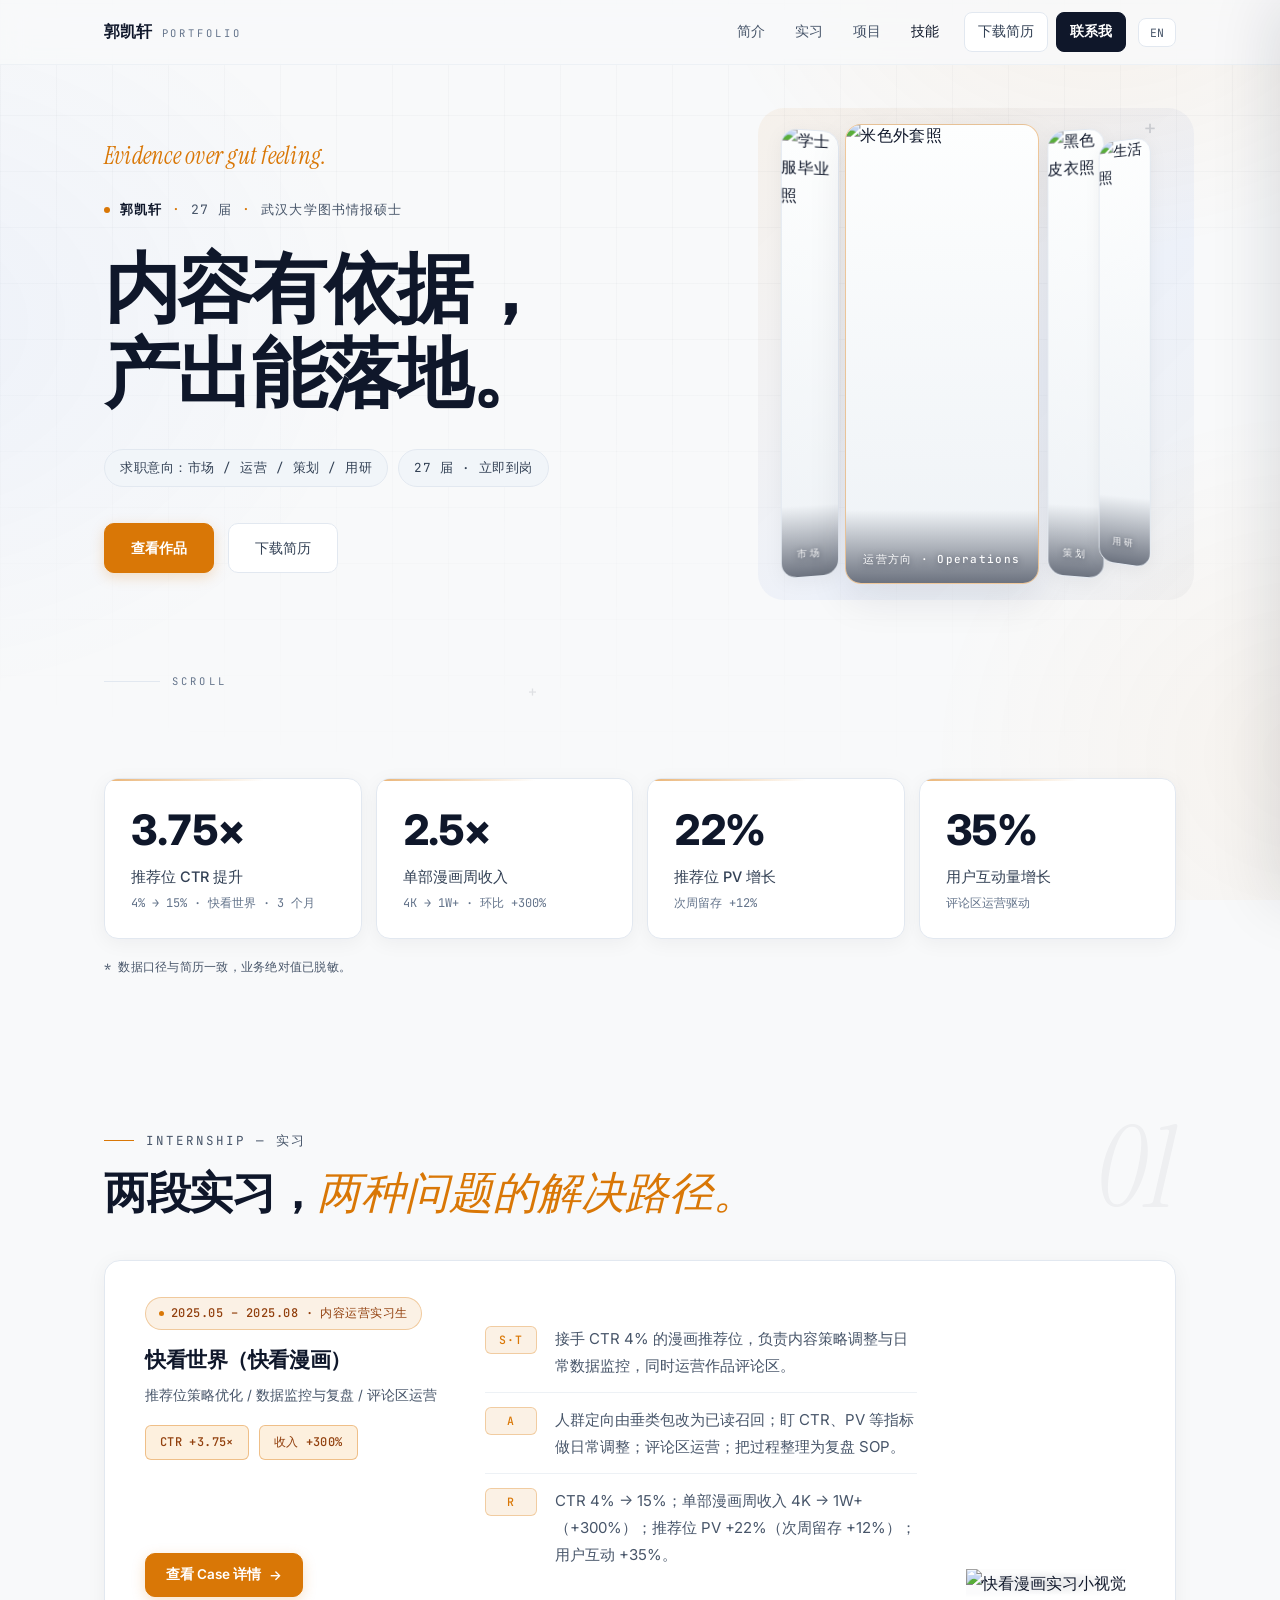
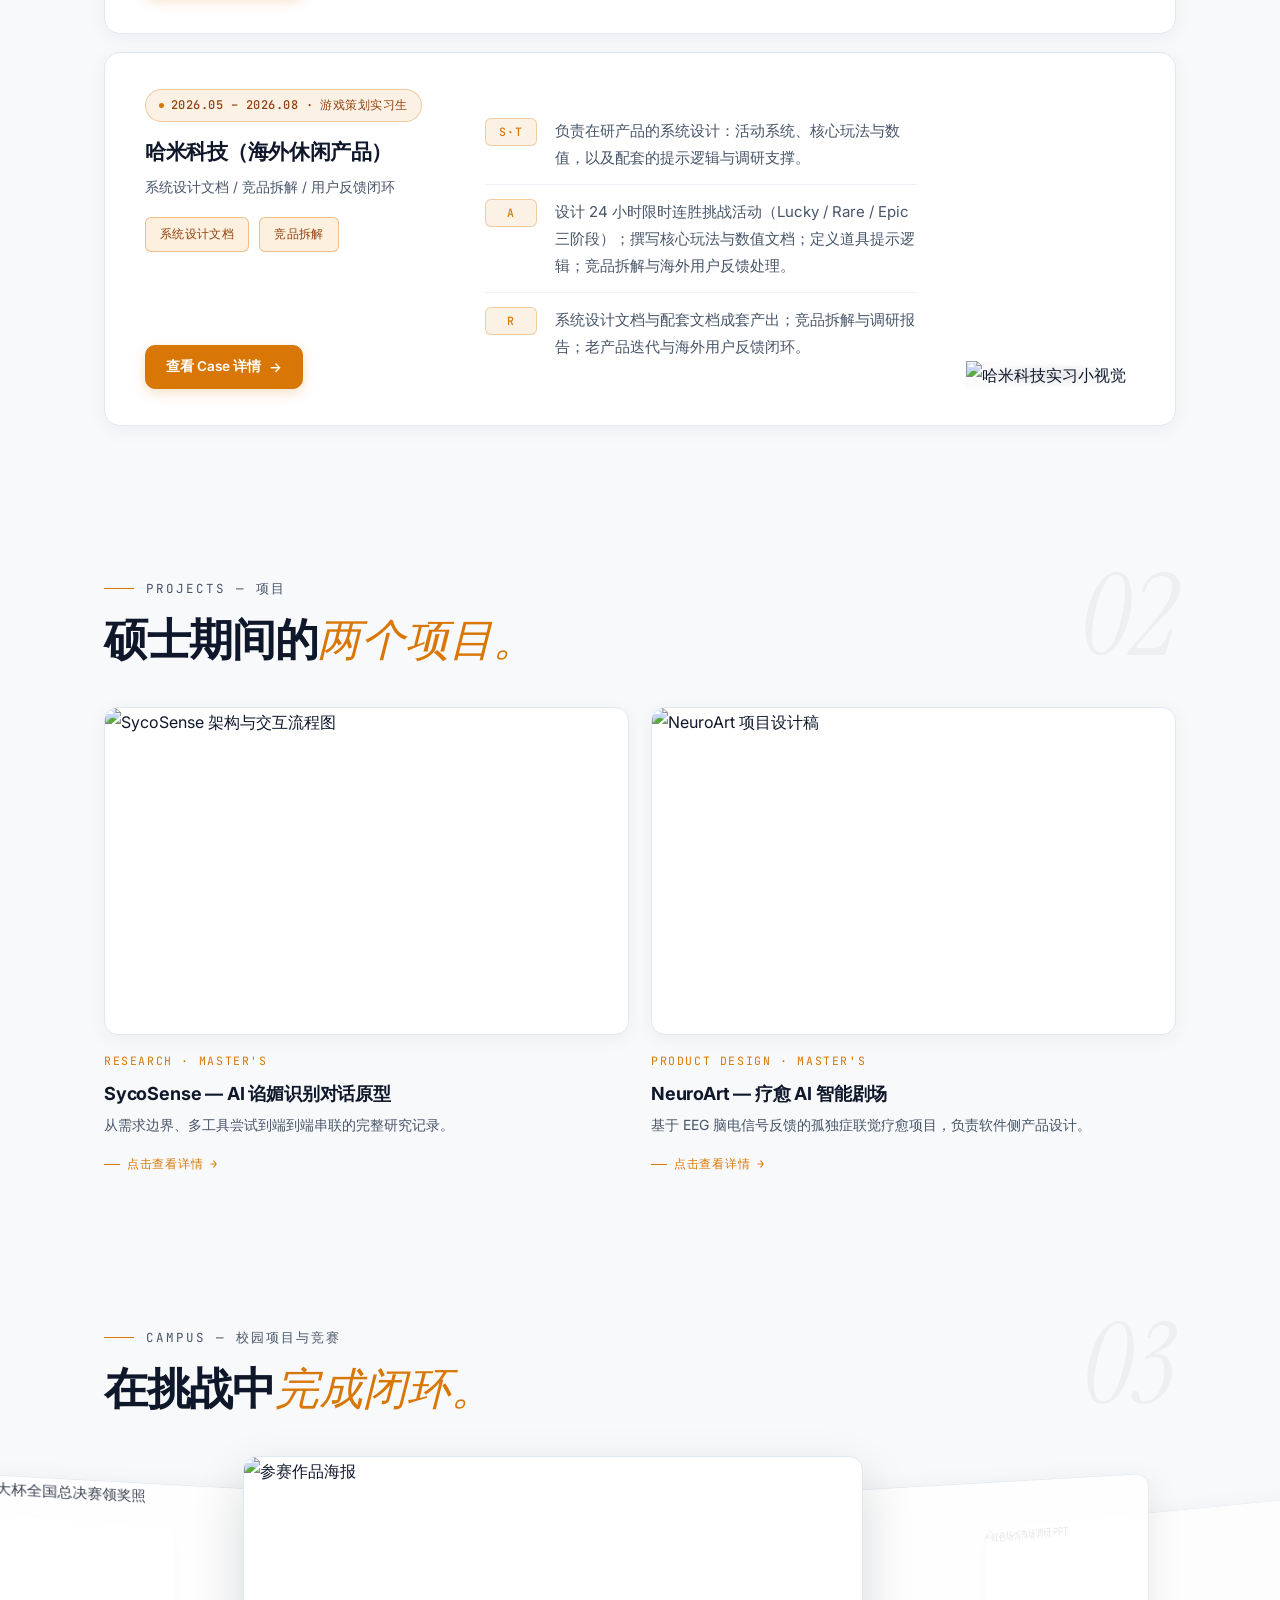
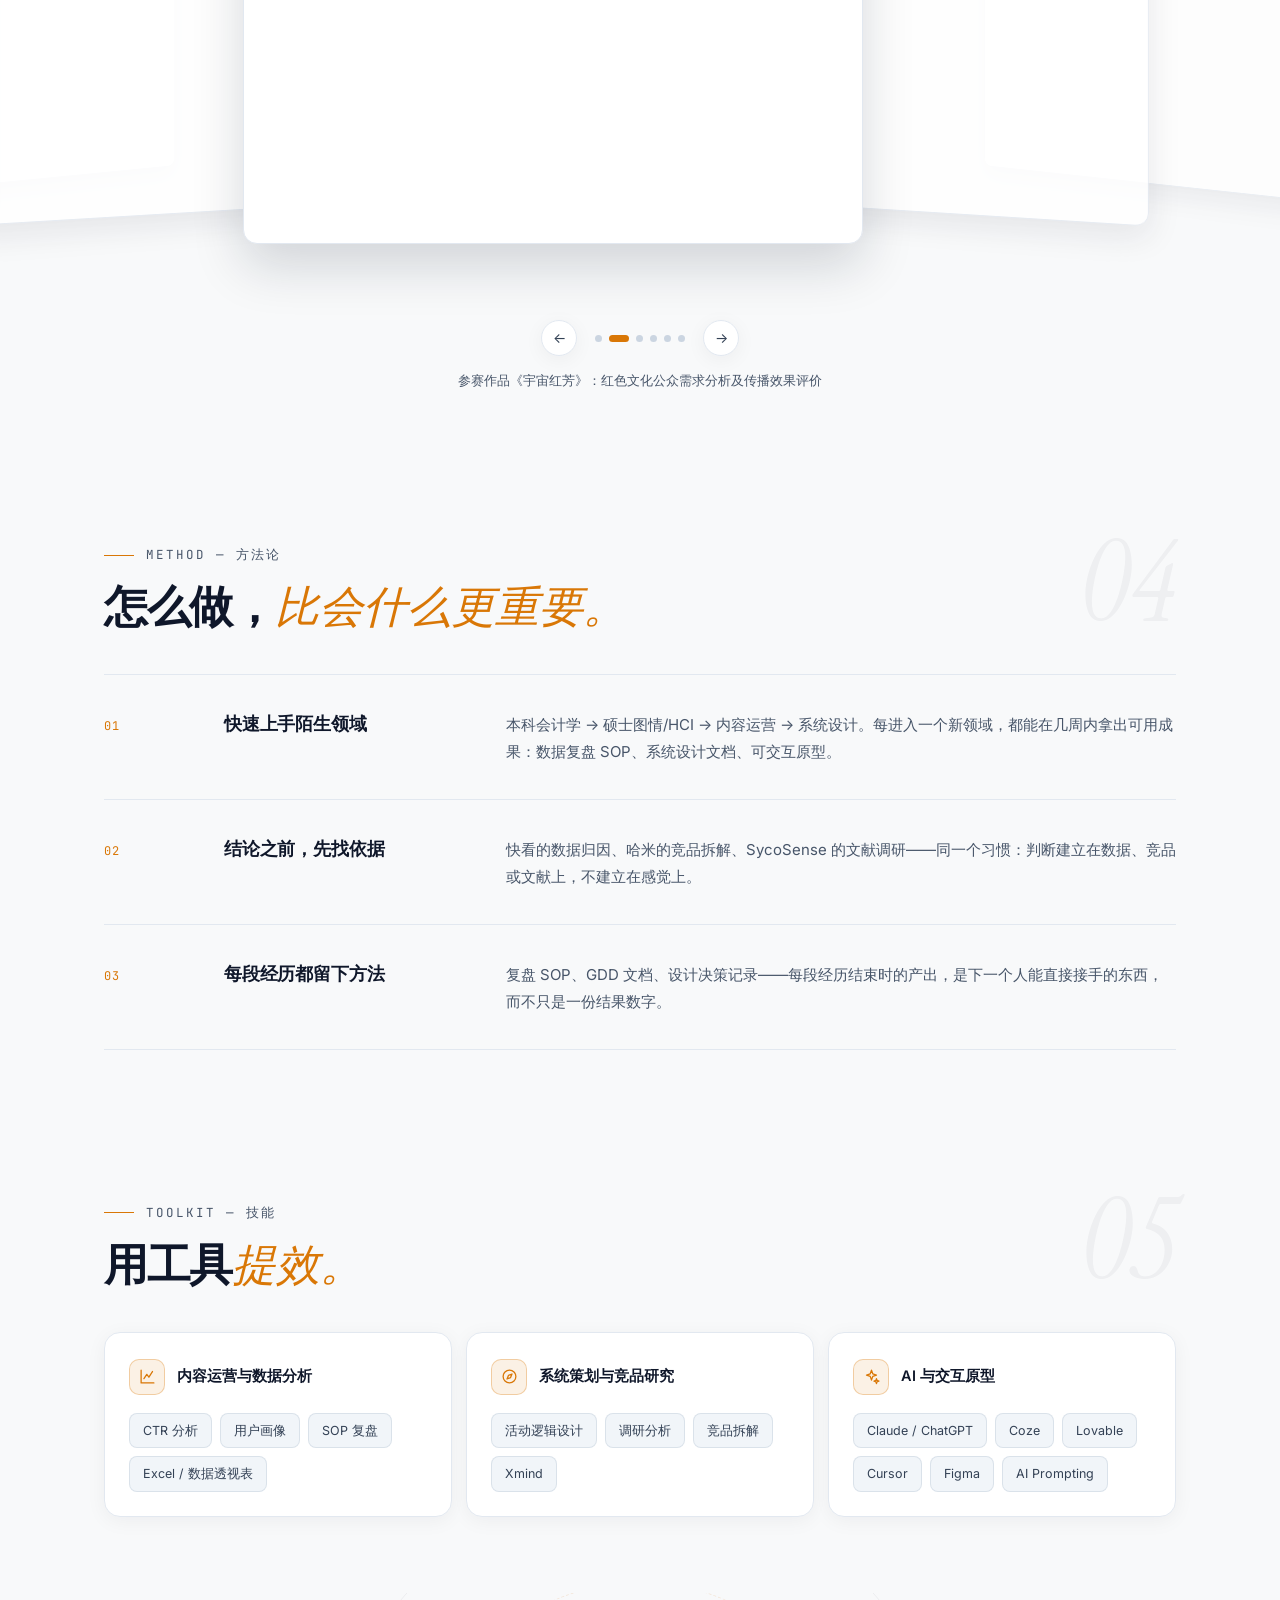
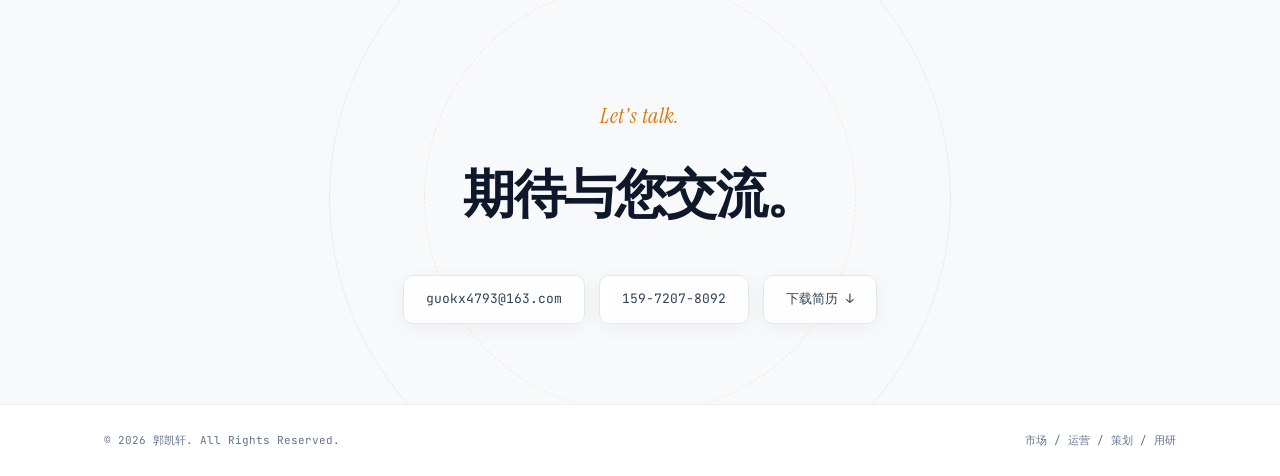
==== commit 3487d544: "Add files via upload" ====
--- a/index.html
+++ b/index.html
@@ -1,307 +1,307 @@
-<!DOCTYPE html>
-<html lang="zh-CN">
-<head>
-<meta charset="UTF-8">
-<meta name="viewport" content="width=device-width,initial-scale=1.0">
-<title>郭凯轩 · 作品集</title>
-<meta name="description" content="武大图情硕士（人机交互与用户体验度量方向），27 届。两段实习：快看世界内容运营、哈米科技游戏策划。">
-<link rel="stylesheet" href="editorial.css">
-</head>
-<body id="top">
-
-<!-- ═══ 导航：磨砂玻璃 ═══ -->
-<nav class="nav">
-  <div class="wrap nav-inner">
-    <a href="#top" class="brand">郭凯轩 <small>Portfolio</small></a>
-    <button class="menu-btn" aria-label="菜单">≡</button>
-    <div class="nav-links" id="navLinks">
-      <a href="#top" class="active" data-i18n="nav.about">简介</a>
-      <a href="#work" data-i18n="nav.work">实习</a>
-      <a href="#works" data-i18n="nav.projects">项目</a>
-      <a href="#skill" data-i18n="nav.skills">技能</a>
-      <a href="resume/郭凯轩-武汉大学-27届.pdf" download class="nav-resume" data-i18n="nav.resume">下载简历</a>
-      <a href="#contact" class="nav-cta" data-i18n="nav.contact">联系我</a>
-      <button class="lang-btn" id="langBtn" type="button" aria-label="Switch language">EN</button>
-    </div>
-  </div>
-</nav>
-
-<!-- ═══ HERO：经典两列排版 ═══ -->
-<header class="hero wrap" id="hero">
-  <div class="hero-grid">
-    <div>
-      <p class="hero-script rv">Evidence over gut feeling.</p>
-      <p class="eyebrow-mono rv" style="margin-bottom:22px"><b>郭凯轩</b><span class="sep">·</span>27 届<span class="sep">·</span>武汉大学图书情报硕士</p>
-      <h1 class="rv">
-        <span data-i18n="hero.l1">内容有依据，</span><br>
-        <span data-i18n="hero.l2">产出能落地。</span>
-      </h1>
-      <div class="hero-meta rv">
-        <span data-i18n="hero.meta1">求职意向：市场 / 运营 / 策划 / 用研</span>
-        <span data-i18n="hero.meta2">27 届 · 立即到岗</span>
-      </div>
-      <div class="hero-actions rv">
-        <a class="btn-primary" href="#work" data-i18n="hero.ctaWork">查看作品</a>
-        <a class="btn-ghost" href="resume/郭凯轩-武汉大学-27届.pdf" download data-i18n="hero.ctaResume">下载简历</a>
-      </div>
-    </div>
-    <div class="acc rv" id="acc" aria-label="个人照片相册">
-      <div class="acc-item" data-cap="市场方向 · Marketing">
-        <img src="assets/me-graduation.png" alt="学士服毕业照">
-        <span class="acc-cap"><b class="cf" data-i18n="acc1f">市场方向 · Marketing</b><b class="cs" data-i18n="acc1s">市场</b></span>
-      </div>
-      <div class="acc-item on" data-cap="运营方向 · Operations">
-        <img src="assets/me-beige.png" alt="米色外套照">
-        <span class="acc-cap"><b class="cf" data-i18n="acc2f">运营方向 · Operations</b><b class="cs" data-i18n="acc2s">运营</b></span>
-      </div>
-      <div class="acc-item" data-cap="策划方向 · Planning">
-        <img src="assets/me-leather.png" alt="黑色皮衣照">
-        <span class="acc-cap"><b class="cf" data-i18n="acc3f">策划方向 · Planning</b><b class="cs" data-i18n="acc3s">策划</b></span>
-      </div>
-      <div class="acc-item" data-cap="用研方向 · UX Research">
-        <img src="assets/portrait3.png" alt="生活照">
-        <span class="acc-cap"><b class="cf" data-i18n="acc4f">用研方向 · UX Research</b><b class="cs" data-i18n="acc4s">用研</b></span>
-      </div>
-    </div>
-  </div>
-  <div class="scroll-hint" aria-hidden="true"><i></i><span>SCROLL</span></div>
-</header>
-
-<!-- ═══ 数据与结果 ═══ -->
-<section class="sec wrap" id="data" style="padding-top:24px">
-  <div class="metrics" data-stagger>
-    <div class="metric rv">
-      <div class="num"><span class="count" data-target="3.75" data-suffix="×">0</span></div>
-      <div class="label" data-i18n="m1.label">推荐位 CTR 提升</div>
-      <div class="sub" data-i18n="m1.sub">4% → 15% · 快看世界 · 3 个月</div>
-    </div>
-    <div class="metric rv">
-      <div class="num"><span class="count" data-target="2.5" data-suffix="×">0</span></div>
-      <div class="label" data-i18n="m2.label">单部漫画周收入</div>
-      <div class="sub" data-i18n="m2.sub">4K → 1W+ · 环比 +300%</div>
-    </div>
-    <div class="metric rv">
-      <div class="num"><span class="count" data-target="22" data-suffix="%">0</span></div>
-      <div class="label" data-i18n="m3.label">推荐位 PV 增长</div>
-      <div class="sub" data-i18n="m3.sub">次周留存 +12%</div>
-    </div>
-    <div class="metric rv">
-      <div class="num"><span class="count" data-target="35" data-suffix="%">0</span></div>
-      <div class="label" data-i18n="m4.label">用户互动量增长</div>
-      <div class="sub" data-i18n="m4.sub">评论区运营驱动</div>
-    </div>
-  </div>
-  <p class="footnote" data-i18n="data.footnote">* 数据口径与简历一致，业务绝对值已脱敏。</p>
-</section>
-
-<!-- ═══ 实习：横向编辑部卡片 ═══ -->
-<section class="sec wrap" id="work">
-  <div class="sec-head rv" data-no="01">
-    <p class="kicker" data-i18n="work.kicker">Internship — 实习</p>
-    <h2 data-i18n="work.h2">两段实习，<em>两种问题的解决路径。</em></h2>
-  </div>
-
-  <div class="case-card rv">
-    <div class="case-meta">
-      <p class="when">2025.05 – 2025.08 · <span data-i18n="c1.role">内容运营实习生</span></p>
-      <h3 data-i18n="c1.h3">快看世界（快看漫画）</h3>
-      <p class="role" data-i18n="c1.roleLine">推荐位策略优化 / 数据监控与复盘 / 评论区运营</p>
-      <div class="case-tags">
-        <span data-i18n="c1.tag1">CTR +3.75×</span>
-        <span data-i18n="c1.tag2">收入 +300%</span>
-      </div>
-      <button class="case-cta" data-modal="kuaikan" data-i18n="case.cta">查看 Case 详情</button>
-    </div>
-    <div class="star-list">
-      <div class="star-row"><b>S·T</b><p data-i18n="c1.st">接手 CTR 4% 的漫画推荐位，负责内容策略调整与日常数据监控，同时运营作品评论区。</p></div>
-      <div class="star-row"><b>A</b><p data-i18n="c1.a">人群定向由垂类包改为已读召回；盯 CTR、PV 等指标做日常调整；评论区运营；把过程整理为复盘 SOP。</p></div>
-      <div class="star-row"><b>R</b><p data-i18n="c1.r">CTR 4% → 15%；单部漫画周收入 4K → 1W+（+300%）；推荐位 PV +22%（次周留存 +12%）；用户互动 +35%。</p></div>
-    </div>
-    <div class="case-art"><img src="assets/char-manga.png" alt="快看漫画实习小视觉" loading="lazy"></div>
-  </div>
-
-  <div class="case-card rv">
-    <div class="case-meta">
-      <p class="when">2026.05 – 2026.08 · <span data-i18n="c2.role">游戏策划实习生</span></p>
-      <h3 data-i18n="c2.h3">哈米科技（海外休闲产品）</h3>
-      <p class="role" data-i18n="c2.roleLine">系统设计文档 / 竞品拆解 / 用户反馈闭环</p>
-      <div class="case-tags">
-        <span data-i18n="c2.tag1">系统设计文档</span>
-        <span data-i18n="c2.tag2">竞品拆解</span>
-      </div>
-      <button class="case-cta" data-modal="hami" data-i18n="case.cta">查看 Case 详情</button>
-    </div>
-    <div class="star-list">
-      <div class="star-row"><b>S·T</b><p data-i18n="c2.st">负责在研产品的系统设计：活动系统、核心玩法与数值，以及配套的提示逻辑与调研支撑。</p></div>
-      <div class="star-row"><b>A</b><p data-i18n="c2.a">设计 24 小时限时连胜挑战活动（Lucky / Rare / Epic 三阶段）；撰写核心玩法与数值文档；定义道具提示逻辑；竞品拆解与海外用户反馈处理。</p></div>
-      <div class="star-row"><b>R</b><p data-i18n="c2.r">系统设计文档与配套文档成套产出；竞品拆解与调研报告；老产品迭代与海外用户反馈闭环。</p></div>
-    </div>
-    <div class="case-art"><img src="assets/char-game.png" alt="哈米科技实习小视觉" loading="lazy"></div>
-  </div>
-</section>
-
-<!-- ═══ 项目 ═══ -->
-<section class="sec wrap" id="works">
-  <div class="sec-head rv" data-no="02">
-    <p class="kicker" data-i18n="works.kicker">Projects — 项目</p>
-    <h2 data-i18n="works.h2">硕士期间的<em>两个项目。</em></h2>
-  </div>
-  <div class="work-grid" data-stagger>
-    <div class="work-card rv" data-modal="sycosense" role="button" tabindex="0">
-      <div class="frame"><img src="assets/sycosense-arch.png" alt="SycoSense 架构与交互流程图" loading="lazy"></div>
-      <p class="w-tag" data-i18n="p1.tag">Research · Master's</p>
-      <h3 data-i18n="p1.h3">SycoSense — AI 谄媚识别对话原型</h3>
-      <p data-i18n="p1.desc">从需求边界、多工具尝试到端到端串联的完整研究记录。</p>
-      <span class="w-cta" data-i18n="works.cta">点击查看详情</span>
-    </div>
-    <div class="work-card rv" data-modal="neuroart" role="button" tabindex="0">
-      <div class="frame"><img src="assets/neuroart.png" alt="NeuroArt 项目设计稿" loading="lazy"></div>
-      <p class="w-tag" data-i18n="p2.tag">Product Design · Master's</p>
-      <h3 data-i18n="p2.h3">NeuroArt — 疗愈 AI 智能剧场</h3>
-      <p data-i18n="p2.desc">基于 EEG 脑电信号反馈的孤独症联觉疗愈项目，负责软件侧产品设计。</p>
-      <span class="w-cta" data-i18n="works.cta">点击查看详情</span>
-    </div>
-  </div>
-</section>
-
-<!-- ═══ 校园项目与竞赛 ═══ -->
-<section class="sec wrap" id="campus">
-  <div class="sec-head rv" data-no="03">
-    <p class="kicker" data-i18n="campus.kicker">Campus — 校园项目与竞赛</p>
-    <h2 data-i18n="campus.h2">在挑战中<em>完成闭环。</em></h2>
-  </div>
-  <div class="cf-wrap rv" id="cfWrap">
-    <div class="cf-stage" id="cfStage">
-      <figure class="cf-card" data-capkey="cap1"><img src="assets/competition-1.png" alt="正大杯全国总决赛领奖照" loading="lazy"></figure>
-      <figure class="cf-card" data-capkey="cap2"><img src="assets/competition-2.png" alt="参赛作品海报" loading="lazy"></figure>
-      <figure class="cf-card" data-capkey="cap3"><img src="assets/competition-3.png" alt="参赛作品分析页" loading="lazy"></figure>
-      <figure class="cf-card" data-capkey="cap4"><img src="assets/ppt1.png" alt="红色场馆市场调研 PPT" loading="lazy"></figure>
-      <figure class="cf-card" data-capkey="cap5"><img src="assets/ppt2.png" alt="邯邢矿业品牌营销 PPT" loading="lazy"></figure>
-      <figure class="cf-card" data-capkey="cap6"><img src="assets/ppt3.png" alt="黄河文化传播策略 PPT" loading="lazy"></figure>
-    </div>
-    <div class="cf-nav">
-      <button class="cf-arrow" id="cfPrev" type="button" aria-label="上一张">←</button>
-      <div class="cf-dots" id="cfDots"></div>
-      <button class="cf-arrow" id="cfNext" type="button" aria-label="下一张">→</button>
-    </div>
-    <p class="cf-cap" id="cfCap" data-i18n="cap1">"正大杯"第十三届全国大学生市场调查与分析大赛 · 本科组总决赛</p>
-  </div>
-</section>
-
-<!-- ═══ 方法论 ═══ -->
-<section class="sec wrap" id="method">
-  <div class="sec-head rv" data-no="04">
-    <p class="kicker" data-i18n="method.kicker">Method — 方法论</p>
-    <h2 data-i18n="method.h2">怎么做，<em>比会什么更重要。</em></h2>
-  </div>
-  <div class="method-list" data-stagger>
-    <div class="method-row rv">
-      <span class="no">01</span>
-      <h3 data-i18n="me1.h3">快速上手陌生领域</h3>
-      <p data-i18n="me1.p">本科会计学 → 硕士图情/HCI → 内容运营 → 系统设计。每进入一个新领域，都能在几周内拿出可用成果：数据复盘 SOP、系统设计文档、可交互原型。</p>
-    </div>
-    <div class="method-row rv">
-      <span class="no">02</span>
-      <h3 data-i18n="me2.h3">结论之前，先找依据</h3>
-      <p data-i18n="me2.p">快看的数据归因、哈米的竞品拆解、SycoSense 的文献调研——同一个习惯：判断建立在数据、竞品或文献上，不建立在感觉上。</p>
-    </div>
-    <div class="method-row rv">
-      <span class="no">03</span>
-      <h3 data-i18n="me3.h3">每段经历都留下方法</h3>
-      <p data-i18n="me3.p">复盘 SOP、GDD 文档、设计决策记录——每段经历结束时的产出，是下一个人能直接接手的东西，而不只是一份结果数字。</p>
-    </div>
-  </div>
-</section>
-
-<!-- ═══ 技能：编辑部清单 ═══ -->
-<section class="sec wrap" id="skill">
-  <div class="sec-head rv" data-no="05">
-    <p class="kicker" data-i18n="skill.kicker">Toolkit — 技能</p>
-    <h2 data-i18n="skill.h2">用工具<em>提效。</em></h2>
-  </div>
-  <div class="skill-bento" data-stagger>
-    <div class="skill-block rv">
-      <div class="sk-head">
-        <span class="sk-icon"><svg viewBox="0 0 24 24" fill="none" stroke="currentColor" stroke-width="1.8" stroke-linecap="round" stroke-linejoin="round"><path d="M3 3v18h18"/><path d="M7 15l4-6 3 4 5-8"/></svg></span>
-        <h3 data-i18n="sg1">内容运营与数据分析<small>Content &amp; Data</small></h3>
-      </div>
-      <div class="skill-tags">
-        <span data-i18n="st1">CTR 分析</span>
-        <span data-i18n="st2">用户画像</span>
-        <span data-i18n="st3">SOP 复盘</span>
-        <span data-i18n="st4">Excel / 数据透视表</span>
-      </div>
-    </div>
-    <div class="skill-block rv">
-      <div class="sk-head">
-        <span class="sk-icon"><svg viewBox="0 0 24 24" fill="none" stroke="currentColor" stroke-width="1.8" stroke-linecap="round" stroke-linejoin="round"><circle cx="12" cy="12" r="9"/><path d="M15.5 8.5l-2 5-5 2 2-5 5-2z"/></svg></span>
-        <h3 data-i18n="sg2">系统策划与竞品研究<small>System &amp; Research</small></h3>
-      </div>
-      <div class="skill-tags">
-        <span data-i18n="st5">活动逻辑设计</span>
-        <span data-i18n="st6">调研分析</span>
-        <span data-i18n="st7">竞品拆解</span>
-        <span>Xmind</span>
-      </div>
-    </div>
-    <div class="skill-block rv">
-      <div class="sk-head">
-        <span class="sk-icon"><svg viewBox="0 0 24 24" fill="none" stroke="currentColor" stroke-width="1.8" stroke-linecap="round" stroke-linejoin="round"><path d="M12 3l1.8 5.2L19 10l-5.2 1.8L12 17l-1.8-5.2L5 10l5.2-1.8L12 3z"/><path d="M19 15l.9 2.6L22.5 18.5l-2.6.9L19 22l-.9-2.6-2.6-.9 2.6-.9L19 15z"/></svg></span>
-        <h3 data-i18n="sg3">AI 与交互原型<small>AI &amp; Prototyping</small></h3>
-      </div>
-      <div class="skill-tags">
-        <span>Claude / ChatGPT</span>
-        <span>Coze</span>
-        <span>Lovable</span>
-        <span>Cursor</span>
-        <span>Figma</span>
-        <span>AI Prompting</span>
-      </div>
-    </div>
-  </div>
-</section>
-
-<!-- ═══ 联系 ═══ -->
-<section class="contact wrap" id="contact">
-  <canvas id="ballCanvas" aria-hidden="true"></canvas>
-  <p class="serif-note rv">Let's talk.</p>
-  <h2 class="rv" data-i18n="contact.h2">期待与您交流。</h2>
-  <div class="contact-links rv">
-    <a href="mailto:guokx4793@163.com">guokx4793@163.com</a>
-    <a href="tel:15972078092">159-7207-8092</a>
-    <a href="resume/郭凯轩-武汉大学-27届.pdf" download data-i18n="contact.resume">下载简历 ↓</a>
-  </div>
-</section>
-
-<footer class="footer">
-  <div class="wrap">
-    <span data-i18n="foot.left">© 2026 郭凯轩. All Rights Reserved.</span>
-    <span data-i18n="foot.right">市场 / 运营 / 策划 / 用研</span>
-  </div>
-</footer>
-
-<!-- ═══ Case 详情：右侧滑出抽屉 ═══ -->
-<div class="overlay" id="overlay"></div>
-<aside class="drawer" id="drawer" role="dialog" aria-modal="true" aria-label="Case 详情">
-  <div class="drawer-head">
-    <span class="dh-tag" id="drawerTag"></span>
-    <button class="drawer-close" id="drawerClose" aria-label="关闭">×</button>
-  </div>
-  <div class="drawer-body" id="drawerBody"></div>
-</aside>
-
-<!-- ═══ Lightbox ═══ -->
-<div class="lb" id="lightbox" aria-hidden="true">
-  <div class="lb-count" id="lbCount"></div>
-  <button class="lb-nav lb-prev" id="lbPrev" type="button" aria-label="上一张">←</button>
-  <figure class="lb-fig">
-    <img id="lbImg" src="" alt="">
-    <figcaption id="lbCap"></figcaption>
-  </figure>
-  <button class="lb-nav lb-next" id="lbNext" type="button" aria-label="下一张">→</button>
-  <button class="lb-close" id="lbClose" aria-label="关闭">×</button>
-</div>
-
-<script src="editorial.js"></script>
-</body>
-</html>
+<!DOCTYPE html>
+<html lang="zh-CN">
+<head>
+<meta charset="UTF-8">
+<meta name="viewport" content="width=device-width,initial-scale=1.0">
+<title>郭凯轩 · 作品集</title>
+<meta name="description" content="武大图情硕士（人机交互与用户体验度量方向），27 届。两段实习：快看世界内容运营、哈米科技游戏策划。">
+<link rel="stylesheet" href="editorial.css">
+</head>
+<body id="top">
+
+<!-- ═══ 导航：磨砂玻璃 ═══ -->
+<nav class="nav">
+  <div class="wrap nav-inner">
+    <a href="#top" class="brand">郭凯轩 <small>Portfolio</small></a>
+    <button class="menu-btn" aria-label="菜单">≡</button>
+    <div class="nav-links" id="navLinks">
+      <a href="#top" class="active" data-i18n="nav.about">简介</a>
+      <a href="#work" data-i18n="nav.work">实习</a>
+      <a href="#works" data-i18n="nav.projects">项目</a>
+      <a href="#skill" data-i18n="nav.skills">技能</a>
+      <a href="resume/郭凯轩-武汉大学-27届.pdf" download class="nav-resume" data-i18n="nav.resume">下载简历</a>
+      <a href="#contact" class="nav-cta" data-i18n="nav.contact">联系我</a>
+      <button class="lang-btn" id="langBtn" type="button" aria-label="Switch language">EN</button>
+    </div>
+  </div>
+</nav>
+
+<!-- ═══ HERO：经典两列排版 ═══ -->
+<header class="hero wrap" id="hero">
+  <div class="hero-grid">
+    <div>
+      <p class="hero-script rv">Evidence over gut feeling.</p>
+      <p class="eyebrow-mono rv" style="margin-bottom:22px"><b>郭凯轩</b><span class="sep">·</span>27 届<span class="sep">·</span>武汉大学图书情报硕士</p>
+      <h1 class="rv">
+        <span data-i18n="hero.l1">内容有依据，</span><br>
+        <span data-i18n="hero.l2">产出能落地。</span>
+      </h1>
+      <div class="hero-meta rv">
+        <span data-i18n="hero.meta1">求职意向：市场 / 运营 / 策划 / 用研</span>
+        <span data-i18n="hero.meta2">27 届 · 立即到岗</span>
+      </div>
+      <div class="hero-actions rv">
+        <a class="btn-primary" href="#work" data-i18n="hero.ctaWork">查看作品</a>
+        <a class="btn-ghost" href="resume/郭凯轩-武汉大学-27届.pdf" download data-i18n="hero.ctaResume">下载简历</a>
+      </div>
+    </div>
+    <div class="acc rv" id="acc" aria-label="个人照片相册">
+      <div class="acc-item" data-cap="市场方向 · Marketing">
+        <img src="assets/me-graduation.webp" alt="学士服毕业照">
+        <span class="acc-cap"><b class="cf" data-i18n="acc1f">市场方向 · Marketing</b><b class="cs" data-i18n="acc1s">市场</b></span>
+      </div>
+      <div class="acc-item on" data-cap="运营方向 · Operations">
+        <img src="assets/me-beige.webp" alt="米色外套照">
+        <span class="acc-cap"><b class="cf" data-i18n="acc2f">运营方向 · Operations</b><b class="cs" data-i18n="acc2s">运营</b></span>
+      </div>
+      <div class="acc-item" data-cap="策划方向 · Planning">
+        <img src="assets/me-leather.webp" alt="黑色皮衣照">
+        <span class="acc-cap"><b class="cf" data-i18n="acc3f">策划方向 · Planning</b><b class="cs" data-i18n="acc3s">策划</b></span>
+      </div>
+      <div class="acc-item" data-cap="用研方向 · UX Research">
+        <img src="assets/portrait3.webp" alt="生活照">
+        <span class="acc-cap"><b class="cf" data-i18n="acc4f">用研方向 · UX Research</b><b class="cs" data-i18n="acc4s">用研</b></span>
+      </div>
+    </div>
+  </div>
+  <div class="scroll-hint" aria-hidden="true"><i></i><span>SCROLL</span></div>
+</header>
+
+<!-- ═══ 数据与结果 ═══ -->
+<section class="sec wrap" id="data" style="padding-top:24px">
+  <div class="metrics" data-stagger>
+    <div class="metric rv">
+      <div class="num"><span class="count" data-target="3.75" data-suffix="×">0</span></div>
+      <div class="label" data-i18n="m1.label">推荐位 CTR 提升</div>
+      <div class="sub" data-i18n="m1.sub">4% → 15% · 快看世界 · 3 个月</div>
+    </div>
+    <div class="metric rv">
+      <div class="num"><span class="count" data-target="2.5" data-suffix="×">0</span></div>
+      <div class="label" data-i18n="m2.label">单部漫画周收入</div>
+      <div class="sub" data-i18n="m2.sub">4K → 1W+ · 环比 +300%</div>
+    </div>
+    <div class="metric rv">
+      <div class="num"><span class="count" data-target="22" data-suffix="%">0</span></div>
+      <div class="label" data-i18n="m3.label">推荐位 PV 增长</div>
+      <div class="sub" data-i18n="m3.sub">次周留存 +12%</div>
+    </div>
+    <div class="metric rv">
+      <div class="num"><span class="count" data-target="35" data-suffix="%">0</span></div>
+      <div class="label" data-i18n="m4.label">用户互动量增长</div>
+      <div class="sub" data-i18n="m4.sub">评论区运营驱动</div>
+    </div>
+  </div>
+  <p class="footnote" data-i18n="data.footnote">* 数据口径与简历一致，业务绝对值已脱敏。</p>
+</section>
+
+<!-- ═══ 实习：横向编辑部卡片 ═══ -->
+<section class="sec wrap" id="work">
+  <div class="sec-head rv" data-no="01">
+    <p class="kicker" data-i18n="work.kicker">Internship — 实习</p>
+    <h2 data-i18n="work.h2">两段实习，<em>两种问题的解决路径。</em></h2>
+  </div>
+
+  <div class="case-card rv">
+    <div class="case-meta">
+      <p class="when">2025.05 – 2025.08 · <span data-i18n="c1.role">内容运营实习生</span></p>
+      <h3 data-i18n="c1.h3">快看世界（快看漫画）</h3>
+      <p class="role" data-i18n="c1.roleLine">推荐位策略优化 / 数据监控与复盘 / 评论区运营</p>
+      <div class="case-tags">
+        <span data-i18n="c1.tag1">CTR +3.75×</span>
+        <span data-i18n="c1.tag2">收入 +300%</span>
+      </div>
+      <button class="case-cta" data-modal="kuaikan" data-i18n="case.cta">查看 Case 详情</button>
+    </div>
+    <div class="star-list">
+      <div class="star-row"><b>S·T</b><p data-i18n="c1.st">接手 CTR 4% 的漫画推荐位，负责内容策略调整与日常数据监控，同时运营作品评论区。</p></div>
+      <div class="star-row"><b>A</b><p data-i18n="c1.a">人群定向由垂类包改为已读召回；盯 CTR、PV 等指标做日常调整；评论区运营；把过程整理为复盘 SOP。</p></div>
+      <div class="star-row"><b>R</b><p data-i18n="c1.r">CTR 4% → 15%；单部漫画周收入 4K → 1W+（+300%）；推荐位 PV +22%（次周留存 +12%）；用户互动 +35%。</p></div>
+    </div>
+    <div class="case-art"><img src="assets/char-manga.webp" alt="快看漫画实习小视觉" loading="lazy"></div>
+  </div>
+
+  <div class="case-card rv">
+    <div class="case-meta">
+      <p class="when">2026.05 – 2026.08 · <span data-i18n="c2.role">游戏策划实习生</span></p>
+      <h3 data-i18n="c2.h3">哈米科技（海外休闲产品）</h3>
+      <p class="role" data-i18n="c2.roleLine">系统设计文档 / 竞品拆解 / 用户反馈闭环</p>
+      <div class="case-tags">
+        <span data-i18n="c2.tag1">系统设计文档</span>
+        <span data-i18n="c2.tag2">竞品拆解</span>
+      </div>
+      <button class="case-cta" data-modal="hami" data-i18n="case.cta">查看 Case 详情</button>
+    </div>
+    <div class="star-list">
+      <div class="star-row"><b>S·T</b><p data-i18n="c2.st">负责在研产品的系统设计：活动系统、核心玩法与数值，以及配套的提示逻辑与调研支撑。</p></div>
+      <div class="star-row"><b>A</b><p data-i18n="c2.a">设计 24 小时限时连胜挑战活动（Lucky / Rare / Epic 三阶段）；撰写核心玩法与数值文档；定义道具提示逻辑；竞品拆解与海外用户反馈处理。</p></div>
+      <div class="star-row"><b>R</b><p data-i18n="c2.r">系统设计文档与配套文档成套产出；竞品拆解与调研报告；老产品迭代与海外用户反馈闭环。</p></div>
+    </div>
+    <div class="case-art"><img src="assets/char-game.webp" alt="哈米科技实习小视觉" loading="lazy"></div>
+  </div>
+</section>
+
+<!-- ═══ 项目 ═══ -->
+<section class="sec wrap" id="works">
+  <div class="sec-head rv" data-no="02">
+    <p class="kicker" data-i18n="works.kicker">Projects — 项目</p>
+    <h2 data-i18n="works.h2">硕士期间的<em>两个项目。</em></h2>
+  </div>
+  <div class="work-grid" data-stagger>
+    <div class="work-card rv" data-modal="sycosense" role="button" tabindex="0">
+      <div class="frame"><img src="assets/sycosense-arch.webp" alt="SycoSense 架构与交互流程图" loading="lazy"></div>
+      <p class="w-tag" data-i18n="p1.tag">Research · Master's</p>
+      <h3 data-i18n="p1.h3">SycoSense — AI 谄媚识别对话原型</h3>
+      <p data-i18n="p1.desc">从需求边界、多工具尝试到端到端串联的完整研究记录。</p>
+      <span class="w-cta" data-i18n="works.cta">点击查看详情</span>
+    </div>
+    <div class="work-card rv" data-modal="neuroart" role="button" tabindex="0">
+      <div class="frame"><img src="assets/neuroart.webp" alt="NeuroArt 项目设计稿" loading="lazy"></div>
+      <p class="w-tag" data-i18n="p2.tag">Product Design · Master's</p>
+      <h3 data-i18n="p2.h3">NeuroArt — 疗愈 AI 智能剧场</h3>
+      <p data-i18n="p2.desc">基于 EEG 脑电信号反馈的孤独症联觉疗愈项目，负责软件侧产品设计。</p>
+      <span class="w-cta" data-i18n="works.cta">点击查看详情</span>
+    </div>
+  </div>
+</section>
+
+<!-- ═══ 校园项目与竞赛 ═══ -->
+<section class="sec wrap" id="campus">
+  <div class="sec-head rv" data-no="03">
+    <p class="kicker" data-i18n="campus.kicker">Campus — 校园项目与竞赛</p>
+    <h2 data-i18n="campus.h2">在挑战中<em>完成闭环。</em></h2>
+  </div>
+  <div class="cf-wrap rv" id="cfWrap">
+    <div class="cf-stage" id="cfStage">
+      <figure class="cf-card" data-capkey="cap1"><img src="assets/competition-1.webp" alt="正大杯全国总决赛领奖照" loading="lazy"></figure>
+      <figure class="cf-card" data-capkey="cap2"><img src="assets/competition-2.webp" alt="参赛作品海报" loading="lazy"></figure>
+      <figure class="cf-card" data-capkey="cap3"><img src="assets/competition-3.webp" alt="参赛作品分析页" loading="lazy"></figure>
+      <figure class="cf-card" data-capkey="cap4"><img src="assets/ppt1.webp" alt="红色场馆市场调研 PPT" loading="lazy"></figure>
+      <figure class="cf-card" data-capkey="cap5"><img src="assets/ppt2.webp" alt="邯邢矿业品牌营销 PPT" loading="lazy"></figure>
+      <figure class="cf-card" data-capkey="cap6"><img src="assets/ppt3.webp" alt="黄河文化传播策略 PPT" loading="lazy"></figure>
+    </div>
+    <div class="cf-nav">
+      <button class="cf-arrow" id="cfPrev" type="button" aria-label="上一张">←</button>
+      <div class="cf-dots" id="cfDots"></div>
+      <button class="cf-arrow" id="cfNext" type="button" aria-label="下一张">→</button>
+    </div>
+    <p class="cf-cap" id="cfCap" data-i18n="cap1">"正大杯"第十三届全国大学生市场调查与分析大赛 · 本科组总决赛</p>
+  </div>
+</section>
+
+<!-- ═══ 方法论 ═══ -->
+<section class="sec wrap" id="method">
+  <div class="sec-head rv" data-no="04">
+    <p class="kicker" data-i18n="method.kicker">Method — 方法论</p>
+    <h2 data-i18n="method.h2">怎么做，<em>比会什么更重要。</em></h2>
+  </div>
+  <div class="method-list" data-stagger>
+    <div class="method-row rv">
+      <span class="no">01</span>
+      <h3 data-i18n="me1.h3">快速上手陌生领域</h3>
+      <p data-i18n="me1.p">本科会计学 → 硕士图情/HCI → 内容运营 → 系统设计。每进入一个新领域，都能在几周内拿出可用成果：数据复盘 SOP、系统设计文档、可交互原型。</p>
+    </div>
+    <div class="method-row rv">
+      <span class="no">02</span>
+      <h3 data-i18n="me2.h3">结论之前，先找依据</h3>
+      <p data-i18n="me2.p">快看的数据归因、哈米的竞品拆解、SycoSense 的文献调研——同一个习惯：判断建立在数据、竞品或文献上，不建立在感觉上。</p>
+    </div>
+    <div class="method-row rv">
+      <span class="no">03</span>
+      <h3 data-i18n="me3.h3">每段经历都留下方法</h3>
+      <p data-i18n="me3.p">复盘 SOP、GDD 文档、设计决策记录——每段经历结束时的产出，是下一个人能直接接手的东西，而不只是一份结果数字。</p>
+    </div>
+  </div>
+</section>
+
+<!-- ═══ 技能：编辑部清单 ═══ -->
+<section class="sec wrap" id="skill">
+  <div class="sec-head rv" data-no="05">
+    <p class="kicker" data-i18n="skill.kicker">Toolkit — 技能</p>
+    <h2 data-i18n="skill.h2">用工具<em>提效。</em></h2>
+  </div>
+  <div class="skill-bento" data-stagger>
+    <div class="skill-block rv">
+      <div class="sk-head">
+        <span class="sk-icon"><svg viewBox="0 0 24 24" fill="none" stroke="currentColor" stroke-width="1.8" stroke-linecap="round" stroke-linejoin="round"><path d="M3 3v18h18"/><path d="M7 15l4-6 3 4 5-8"/></svg></span>
+        <h3 data-i18n="sg1">内容运营与数据分析<small>Content &amp; Data</small></h3>
+      </div>
+      <div class="skill-tags">
+        <span data-i18n="st1">CTR 分析</span>
+        <span data-i18n="st2">用户画像</span>
+        <span data-i18n="st3">SOP 复盘</span>
+        <span data-i18n="st4">Excel / 数据透视表</span>
+      </div>
+    </div>
+    <div class="skill-block rv">
+      <div class="sk-head">
+        <span class="sk-icon"><svg viewBox="0 0 24 24" fill="none" stroke="currentColor" stroke-width="1.8" stroke-linecap="round" stroke-linejoin="round"><circle cx="12" cy="12" r="9"/><path d="M15.5 8.5l-2 5-5 2 2-5 5-2z"/></svg></span>
+        <h3 data-i18n="sg2">系统策划与竞品研究<small>System &amp; Research</small></h3>
+      </div>
+      <div class="skill-tags">
+        <span data-i18n="st5">活动逻辑设计</span>
+        <span data-i18n="st6">调研分析</span>
+        <span data-i18n="st7">竞品拆解</span>
+        <span>Xmind</span>
+      </div>
+    </div>
+    <div class="skill-block rv">
+      <div class="sk-head">
+        <span class="sk-icon"><svg viewBox="0 0 24 24" fill="none" stroke="currentColor" stroke-width="1.8" stroke-linecap="round" stroke-linejoin="round"><path d="M12 3l1.8 5.2L19 10l-5.2 1.8L12 17l-1.8-5.2L5 10l5.2-1.8L12 3z"/><path d="M19 15l.9 2.6L22.5 18.5l-2.6.9L19 22l-.9-2.6-2.6-.9 2.6-.9L19 15z"/></svg></span>
+        <h3 data-i18n="sg3">AI 与交互原型<small>AI &amp; Prototyping</small></h3>
+      </div>
+      <div class="skill-tags">
+        <span>Claude / ChatGPT</span>
+        <span>Coze</span>
+        <span>Lovable</span>
+        <span>Cursor</span>
+        <span>Figma</span>
+        <span>AI Prompting</span>
+      </div>
+    </div>
+  </div>
+</section>
+
+<!-- ═══ 联系 ═══ -->
+<section class="contact wrap" id="contact">
+  <canvas id="ballCanvas" aria-hidden="true"></canvas>
+  <p class="serif-note rv">Let's talk.</p>
+  <h2 class="rv" data-i18n="contact.h2">期待与您交流。</h2>
+  <div class="contact-links rv">
+    <a href="mailto:guokx4793@163.com">guokx4793@163.com</a>
+    <a href="tel:15972078092">159-7207-8092</a>
+    <a href="resume/郭凯轩-武汉大学-27届.pdf" download data-i18n="contact.resume">下载简历 ↓</a>
+  </div>
+</section>
+
+<footer class="footer">
+  <div class="wrap">
+    <span data-i18n="foot.left">© 2026 郭凯轩. All Rights Reserved.</span>
+    <span data-i18n="foot.right">市场 / 运营 / 策划 / 用研</span>
+  </div>
+</footer>
+
+<!-- ═══ Case 详情：右侧滑出抽屉 ═══ -->
+<div class="overlay" id="overlay"></div>
+<aside class="drawer" id="drawer" role="dialog" aria-modal="true" aria-label="Case 详情">
+  <div class="drawer-head">
+    <span class="dh-tag" id="drawerTag"></span>
+    <button class="drawer-close" id="drawerClose" aria-label="关闭">×</button>
+  </div>
+  <div class="drawer-body" id="drawerBody"></div>
+</aside>
+
+<!-- ═══ Lightbox ═══ -->
+<div class="lb" id="lightbox" aria-hidden="true">
+  <div class="lb-count" id="lbCount"></div>
+  <button class="lb-nav lb-prev" id="lbPrev" type="button" aria-label="上一张">←</button>
+  <figure class="lb-fig">
+    <img id="lbImg" src="" alt="">
+    <figcaption id="lbCap"></figcaption>
+  </figure>
+  <button class="lb-nav lb-next" id="lbNext" type="button" aria-label="下一张">→</button>
+  <button class="lb-close" id="lbClose" aria-label="关闭">×</button>
+</div>
+
+<script src="editorial.js"></script>
+</body>
+</html>
